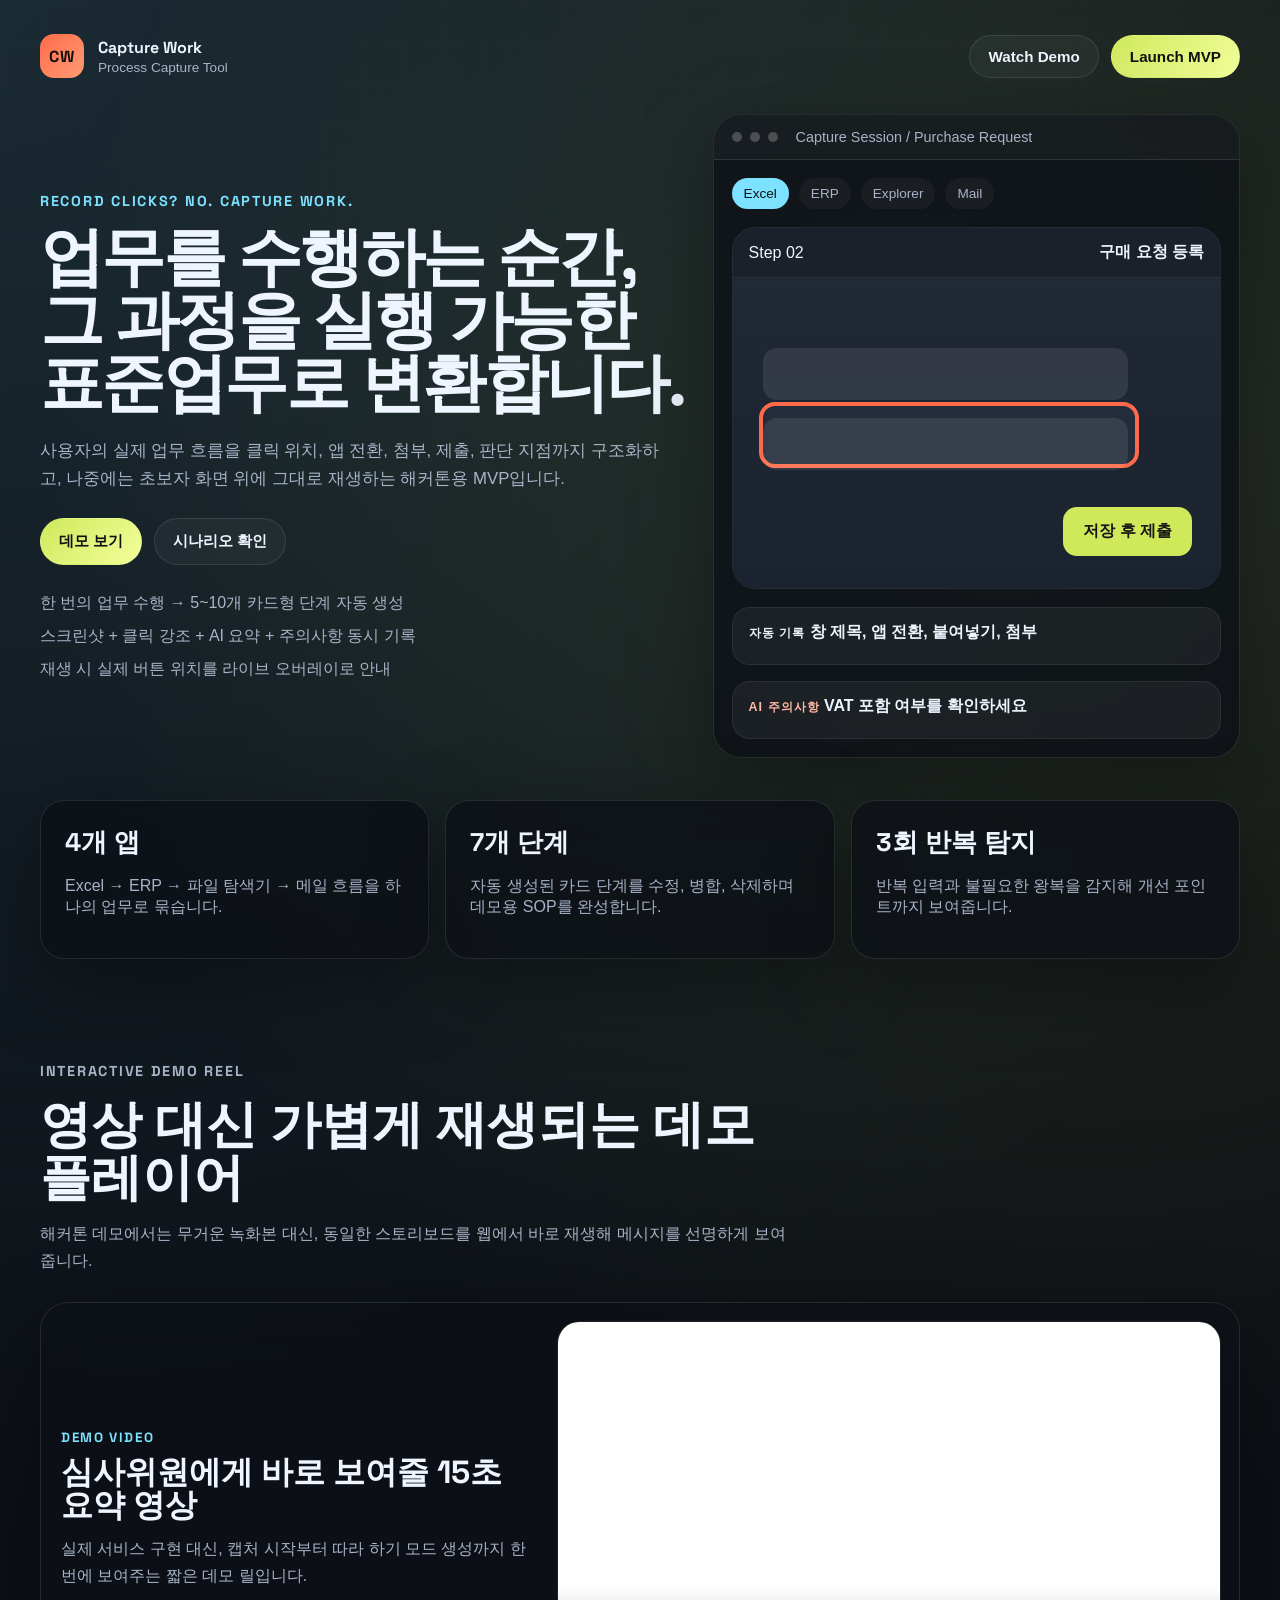
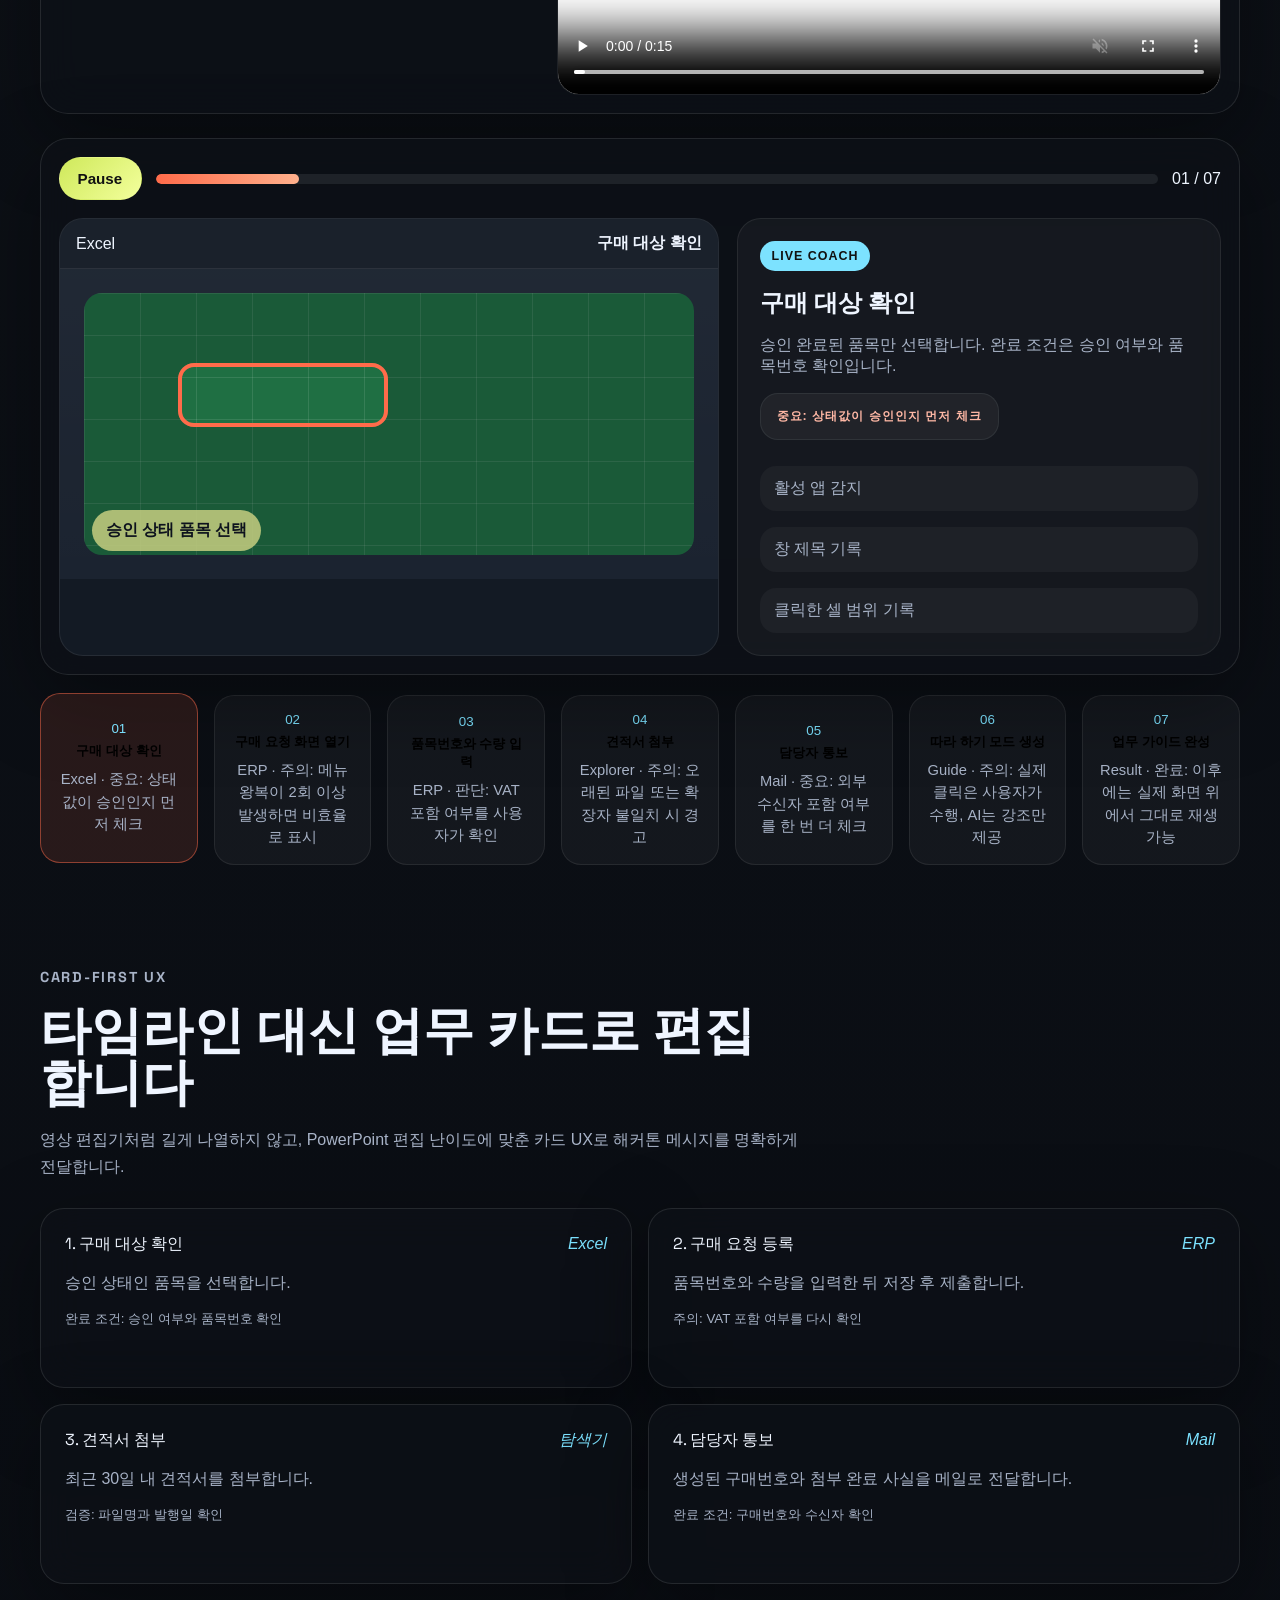
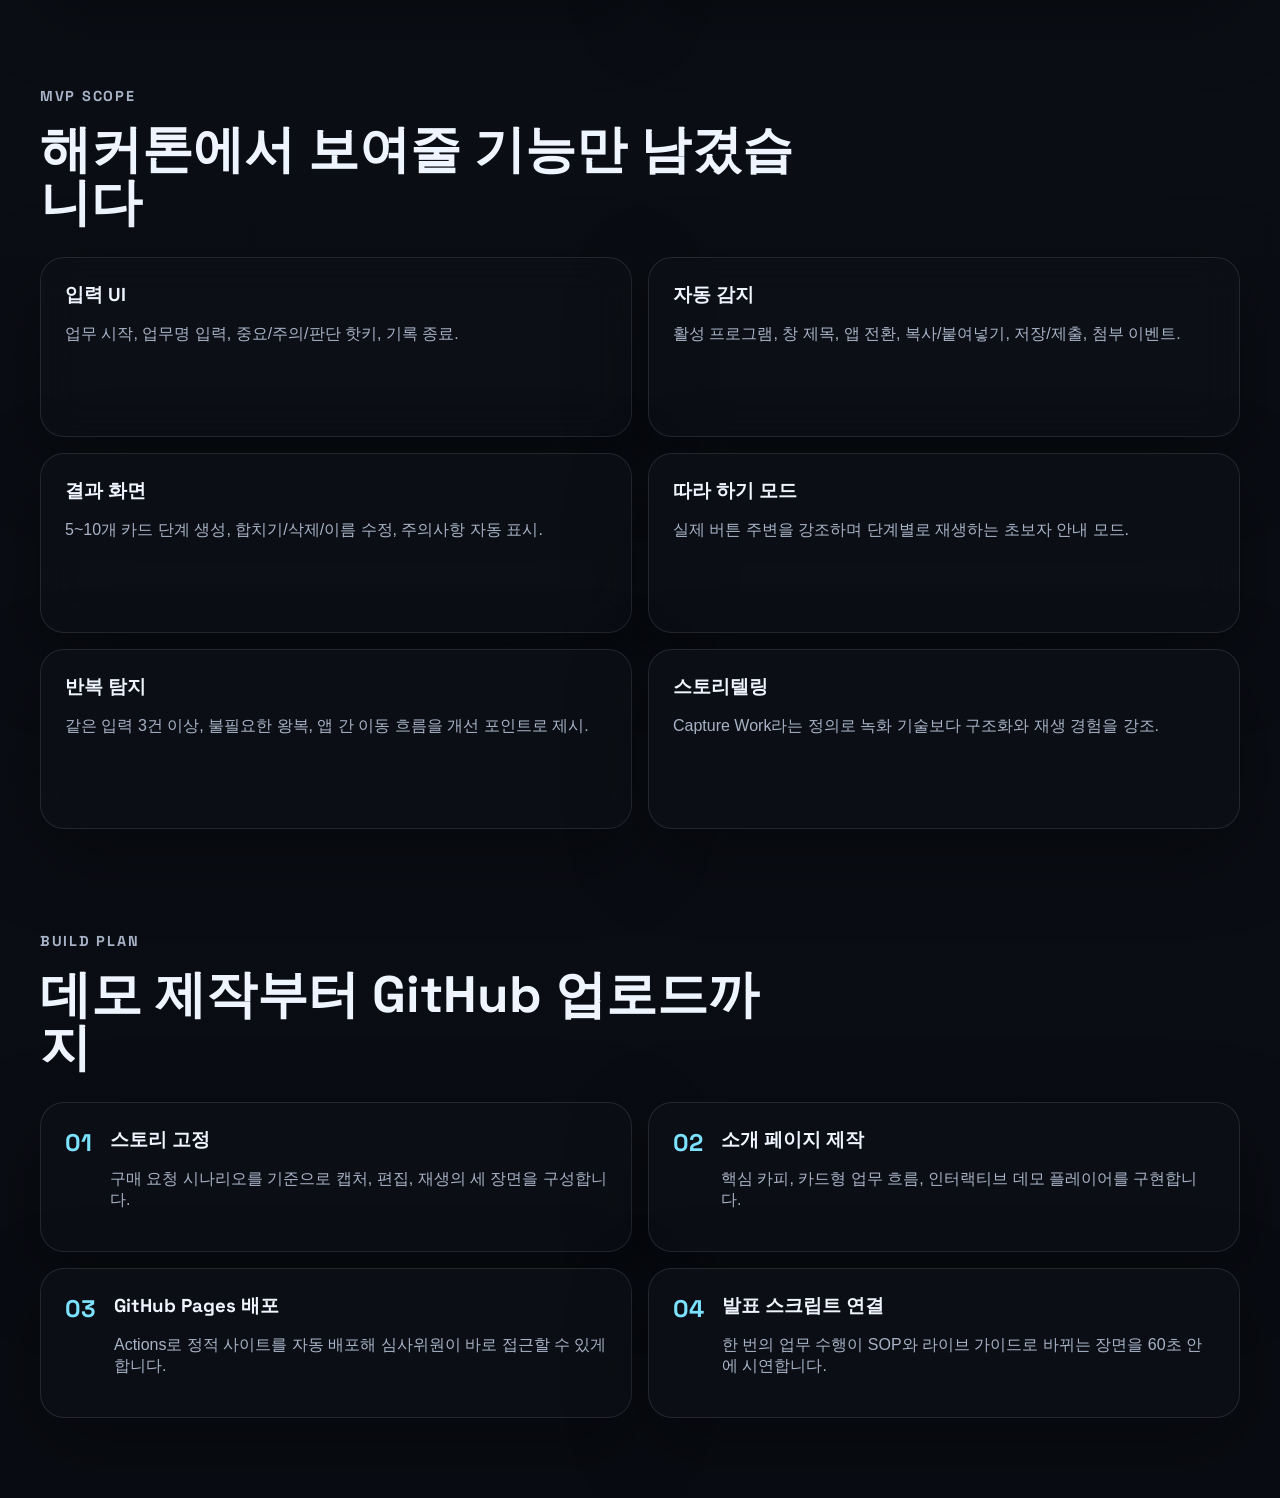
==== index.html @ b83807e0 "Initial hackathon demo site" ====
<!doctype html>
<html lang="ko">
  <head>
    <meta charset="UTF-8" />
    <meta name="viewport" content="width=device-width, initial-scale=1.0" />
    <title>Capture Work | Hackathon Demo</title>
    <meta
      name="description"
      content="한 번의 업무 수행을 실행 가능한 표준업무로 바꾸는 프로세스 캡처 도구 데모"
    />
    <link rel="icon" type="image/svg+xml" href="./assets/favicon.svg" />
    <link rel="preconnect" href="https://fonts.googleapis.com" />
    <link rel="preconnect" href="https://fonts.gstatic.com" crossorigin />
    <link
      href="https://fonts.googleapis.com/css2?family=Space+Grotesk:wght@400;500;700&family=SUIT:wght@400;500;700;800&display=swap"
      rel="stylesheet"
    />
    <link rel="stylesheet" href="./styles.css" />
  </head>
  <body>
    <div class="page-shell">
      <header class="hero">
        <nav class="topbar">
          <div class="brand">
            <span class="brand-mark">CW</span>
            <div>
              <strong>Capture Work</strong>
              <p>Process Capture Tool</p>
            </div>
          </div>
          <div class="topbar-actions">
            <a href="#demo" class="ghost-button">Watch Demo</a>
            <a href="#plan" class="primary-button">Launch MVP</a>
          </div>
        </nav>

        <section class="hero-grid">
          <div class="hero-copy">
            <p class="eyebrow">Record clicks? No. Capture work.</p>
            <h1>업무를 수행하는 순간, 그 과정을 실행 가능한 표준업무로 변환합니다.</h1>
            <p class="hero-description">
              사용자의 실제 업무 흐름을 클릭 위치, 앱 전환, 첨부, 제출, 판단 지점까지
              구조화하고, 나중에는 초보자 화면 위에 그대로 재생하는 해커톤용 MVP입니다.
            </p>
            <div class="cta-row">
              <a href="#demo" class="primary-button">데모 보기</a>
              <a href="#workflow" class="ghost-button">시나리오 확인</a>
            </div>
            <ul class="hero-points">
              <li>한 번의 업무 수행 → 5~10개 카드형 단계 자동 생성</li>
              <li>스크린샷 + 클릭 강조 + AI 요약 + 주의사항 동시 기록</li>
              <li>재생 시 실제 버튼 위치를 라이브 오버레이로 안내</li>
            </ul>
          </div>

          <div class="hero-stage">
            <div class="stage-window">
              <div class="window-bar">
                <span></span><span></span><span></span>
                <p>Capture Session / Purchase Request</p>
              </div>
              <div class="stage-canvas">
                <div class="canvas-app-list">
                  <div class="app-pill is-active">Excel</div>
                  <div class="app-pill">ERP</div>
                  <div class="app-pill">Explorer</div>
                  <div class="app-pill">Mail</div>
                </div>
                <div class="canvas-shot">
                  <div class="shot-header">
                    <span>Step 02</span>
                    <strong>구매 요청 등록</strong>
                  </div>
                  <div class="shot-surface">
                    <div class="red-focus focus-erp"></div>
                    <div class="mock-field field-a"></div>
                    <div class="mock-field field-b"></div>
                    <div class="mock-button">저장 후 제출</div>
                  </div>
                </div>
                <div class="canvas-cards">
                  <article class="mini-card">
                    <span>자동 기록</span>
                    <strong>창 제목, 앱 전환, 붙여넣기, 첨부</strong>
                  </article>
                  <article class="mini-card warning">
                    <span>AI 주의사항</span>
                    <strong>VAT 포함 여부를 확인하세요</strong>
                  </article>
                </div>
              </div>
            </div>
          </div>
        </section>
      </header>

      <main>
        <section class="metrics">
          <article>
            <strong>4개 앱</strong>
            <p>Excel → ERP → 파일 탐색기 → 메일 흐름을 하나의 업무로 묶습니다.</p>
          </article>
          <article>
            <strong>7개 단계</strong>
            <p>자동 생성된 카드 단계를 수정, 병합, 삭제하며 데모용 SOP를 완성합니다.</p>
          </article>
          <article>
            <strong>3회 반복 탐지</strong>
            <p>반복 입력과 불필요한 왕복을 감지해 개선 포인트까지 보여줍니다.</p>
          </article>
        </section>

        <section id="demo" class="demo-section">
          <div class="section-heading">
            <p class="eyebrow">Interactive Demo Reel</p>
            <h2>영상 대신 가볍게 재생되는 데모 플레이어</h2>
            <p>
              해커톤 데모에서는 무거운 녹화본 대신, 동일한 스토리보드를 웹에서 바로 재생해
              메시지를 선명하게 보여줍니다.
            </p>
          </div>

          <div class="video-frame">
            <div class="video-copy">
              <span>Demo Video</span>
              <h3>심사위원에게 바로 보여줄 15초 요약 영상</h3>
              <p>
                실제 서비스 구현 대신, 캡처 시작부터 따라 하기 모드 생성까지 한 번에 보여주는
                짧은 데모 릴입니다.
              </p>
            </div>
            <video
              class="demo-video"
              src="./assets/demo-reel.webm"
              controls
              autoplay
              muted
              loop
              playsinline
            ></video>
          </div>

          <div class="demo-player">
            <div class="player-screen">
              <div class="player-toolbar">
                <button id="play-toggle" class="play-button" type="button">Pause</button>
                <div class="timeline">
                  <div id="timeline-progress" class="timeline-progress"></div>
                </div>
                <span id="step-counter">01 / 07</span>
              </div>
              <div class="player-stage">
                <div class="desktop-frame">
                  <div class="desktop-topline">
                    <span id="shot-app">Excel</span>
                    <strong id="shot-title">구매 대상 확인</strong>
                  </div>
                  <div id="shot-scene" class="desktop-scene scene-excel">
                    <div id="focus-box" class="red-focus focus-excel"></div>
                    <div class="sheet-grid"></div>
                    <div class="scene-label">승인 상태 품목 선택</div>
                  </div>
                </div>
                <aside class="guide-panel">
                  <div class="guide-chip">Live Coach</div>
                  <h3 id="guide-title">구매 대상 확인</h3>
                  <p id="guide-body">
                    승인 완료된 품목만 선택합니다. 완료 조건은 승인 여부와 품목번호 확인입니다.
                  </p>
                  <div class="guide-warning" id="guide-warning">중요: 상태값이 승인인지 먼저 체크</div>
                  <ul id="guide-signals" class="signal-list"></ul>
                </aside>
              </div>
            </div>

            <div class="player-cards" id="player-cards"></div>
          </div>
        </section>

        <section id="workflow" class="workflow-section">
          <div class="section-heading">
            <p class="eyebrow">Card-first UX</p>
            <h2>타임라인 대신 업무 카드로 편집합니다</h2>
            <p>
              영상 편집기처럼 길게 나열하지 않고, PowerPoint 편집 난이도에 맞춘 카드 UX로
              해커톤 메시지를 명확하게 전달합니다.
            </p>
          </div>

          <div class="workflow-grid">
            <article class="workflow-card">
              <div class="card-topline">
                <span>1. 구매 대상 확인</span>
                <em>Excel</em>
              </div>
              <p>승인 상태인 품목을 선택합니다.</p>
              <small>완료 조건: 승인 여부와 품목번호 확인</small>
            </article>
            <article class="workflow-card">
              <div class="card-topline">
                <span>2. 구매 요청 등록</span>
                <em>ERP</em>
              </div>
              <p>품목번호와 수량을 입력한 뒤 저장 후 제출합니다.</p>
              <small>주의: VAT 포함 여부를 다시 확인</small>
            </article>
            <article class="workflow-card">
              <div class="card-topline">
                <span>3. 견적서 첨부</span>
                <em>탐색기</em>
              </div>
              <p>최근 30일 내 견적서를 첨부합니다.</p>
              <small>검증: 파일명과 발행일 확인</small>
            </article>
            <article class="workflow-card">
              <div class="card-topline">
                <span>4. 담당자 통보</span>
                <em>Mail</em>
              </div>
              <p>생성된 구매번호와 첨부 완료 사실을 메일로 전달합니다.</p>
              <small>완료 조건: 구매번호와 수신자 확인</small>
            </article>
          </div>
        </section>

        <section class="feature-section">
          <div class="section-heading">
            <p class="eyebrow">MVP Scope</p>
            <h2>해커톤에서 보여줄 기능만 남겼습니다</h2>
          </div>
          <div class="feature-grid">
            <article>
              <h3>입력 UI</h3>
              <p>업무 시작, 업무명 입력, 중요/주의/판단 핫키, 기록 종료.</p>
            </article>
            <article>
              <h3>자동 감지</h3>
              <p>활성 프로그램, 창 제목, 앱 전환, 복사/붙여넣기, 저장/제출, 첨부 이벤트.</p>
            </article>
            <article>
              <h3>결과 화면</h3>
              <p>5~10개 카드 단계 생성, 합치기/삭제/이름 수정, 주의사항 자동 표시.</p>
            </article>
            <article>
              <h3>따라 하기 모드</h3>
              <p>실제 버튼 주변을 강조하며 단계별로 재생하는 초보자 안내 모드.</p>
            </article>
            <article>
              <h3>반복 탐지</h3>
              <p>같은 입력 3건 이상, 불필요한 왕복, 앱 간 이동 흐름을 개선 포인트로 제시.</p>
            </article>
            <article>
              <h3>스토리텔링</h3>
              <p>Capture Work라는 정의로 녹화 기술보다 구조화와 재생 경험을 강조.</p>
            </article>
          </div>
        </section>

        <section id="plan" class="plan-section">
          <div class="section-heading">
            <p class="eyebrow">Build Plan</p>
            <h2>데모 제작부터 GitHub 업로드까지</h2>
          </div>
          <div class="plan-list">
            <article>
              <span>01</span>
              <div>
                <h3>스토리 고정</h3>
                <p>구매 요청 시나리오를 기준으로 캡처, 편집, 재생의 세 장면을 구성합니다.</p>
              </div>
            </article>
            <article>
              <span>02</span>
              <div>
                <h3>소개 페이지 제작</h3>
                <p>핵심 카피, 카드형 업무 흐름, 인터랙티브 데모 플레이어를 구현합니다.</p>
              </div>
            </article>
            <article>
              <span>03</span>
              <div>
                <h3>GitHub Pages 배포</h3>
                <p>Actions로 정적 사이트를 자동 배포해 심사위원이 바로 접근할 수 있게 합니다.</p>
              </div>
            </article>
            <article>
              <span>04</span>
              <div>
                <h3>발표 스크립트 연결</h3>
                <p>한 번의 업무 수행이 SOP와 라이브 가이드로 바뀌는 장면을 60초 안에 시연합니다.</p>
              </div>
            </article>
          </div>
        </section>
      </main>
    </div>

    <script type="module" src="./script.js"></script>
  </body>
  </html>
---- styles.css ----
:root {
  --bg: #0d1117;
  --panel: rgba(13, 17, 23, 0.8);
  --panel-strong: #131a24;
  --card: rgba(255, 255, 255, 0.06);
  --line: rgba(255, 255, 255, 0.1);
  --text: #eff5ff;
  --muted: #a8b3c7;
  --accent: #ff6b4a;
  --accent-soft: rgba(255, 107, 74, 0.14);
  --cyan: #7ce2ff;
  --lime: #cfe95b;
  --shadow: 0 24px 80px rgba(0, 0, 0, 0.35);
}

* {
  box-sizing: border-box;
}

html {
  scroll-behavior: smooth;
}

body {
  margin: 0;
  color: var(--text);
  font-family: "SUIT", sans-serif;
  background:
    radial-gradient(circle at top left, rgba(124, 226, 255, 0.12), transparent 32%),
    radial-gradient(circle at 85% 10%, rgba(207, 233, 91, 0.12), transparent 24%),
    linear-gradient(180deg, #0d1117 0%, #090c12 100%);
}

body::before {
  position: fixed;
  inset: 0;
  background-image:
    linear-gradient(rgba(255, 255, 255, 0.025) 1px, transparent 1px),
    linear-gradient(90deg, rgba(255, 255, 255, 0.025) 1px, transparent 1px);
  background-size: 40px 40px;
  content: "";
  pointer-events: none;
  mask-image: linear-gradient(180deg, rgba(0, 0, 0, 0.5), transparent);
}

.page-shell {
  width: min(1200px, calc(100% - 40px));
  margin: 0 auto;
  padding: 24px 0 80px;
}

.topbar,
.hero-grid,
.metrics,
.player-screen,
.player-cards,
.workflow-grid,
.feature-grid,
.plan-list {
  display: grid;
}

.topbar {
  grid-template-columns: 1fr auto;
  align-items: center;
  padding: 10px 0 36px;
}

.brand,
.topbar-actions,
.cta-row,
.window-bar,
.canvas-app-list,
.shot-header,
.player-toolbar,
.player-stage,
.desktop-topline,
.card-topline {
  display: flex;
  align-items: center;
}

.brand {
  gap: 14px;
}

.brand-mark {
  display: inline-grid;
  place-items: center;
  width: 44px;
  height: 44px;
  border-radius: 14px;
  background: linear-gradient(135deg, var(--accent), #ff9c74);
  color: #130f0c;
  font-family: "Space Grotesk", sans-serif;
  font-weight: 700;
  letter-spacing: 0.04em;
}

.brand p,
.hero-description,
.section-heading p,
.feature-grid p,
.plan-list p,
.workflow-card p,
.workflow-card small,
.metrics p,
.hero-points,
.guide-panel p {
  color: var(--muted);
}

.brand strong,
.section-heading h2,
.feature-grid h3,
.plan-list h3,
.workflow-card span,
.guide-panel h3 {
  font-family: "Space Grotesk", sans-serif;
}

.brand p {
  margin: 2px 0 0;
  font-size: 0.85rem;
}

.topbar-actions,
.cta-row {
  gap: 12px;
}

.primary-button,
.ghost-button,
.play-button {
  border-radius: 999px;
  padding: 12px 18px;
  border: 1px solid transparent;
  text-decoration: none;
  font-weight: 700;
  font-size: 0.95rem;
  transition: transform 180ms ease, border-color 180ms ease, background 180ms ease;
}

.primary-button,
.play-button {
  color: #111;
  background: linear-gradient(135deg, var(--lime), #f3ff9c);
}

.ghost-button {
  color: var(--text);
  background: rgba(255, 255, 255, 0.04);
  border-color: var(--line);
}

.primary-button:hover,
.ghost-button:hover,
.play-button:hover {
  transform: translateY(-1px);
}

.hero-grid {
  grid-template-columns: 1.1fr 0.9fr;
  gap: 28px;
  align-items: center;
}

.hero-copy h1 {
  margin: 0;
  font-family: "Space Grotesk", sans-serif;
  font-size: clamp(2.7rem, 5vw, 4.8rem);
  line-height: 0.98;
  letter-spacing: -0.04em;
}

.eyebrow {
  margin: 0 0 16px;
  color: var(--cyan);
  font-family: "Space Grotesk", sans-serif;
  font-size: 0.9rem;
  font-weight: 700;
  letter-spacing: 0.12em;
  text-transform: uppercase;
}

.hero-description {
  max-width: 640px;
  margin: 22px 0 24px;
  font-size: 1.05rem;
  line-height: 1.7;
}

.hero-points {
  display: grid;
  gap: 12px;
  padding: 0;
  margin: 28px 0 0;
  list-style: none;
}

.hero-stage,
.demo-player,
.workflow-card,
.feature-grid article,
.plan-list article,
.metrics article {
  position: relative;
}

.stage-window,
.player-screen,
.workflow-card,
.feature-grid article,
.plan-list article,
.metrics article {
  background: var(--panel);
  border: 1px solid var(--line);
  box-shadow: var(--shadow);
  backdrop-filter: blur(20px);
}

.stage-window {
  border-radius: 28px;
  overflow: hidden;
}

.window-bar {
  gap: 8px;
  padding: 14px 18px;
  background: rgba(255, 255, 255, 0.03);
  border-bottom: 1px solid var(--line);
}

.window-bar span {
  width: 10px;
  height: 10px;
  border-radius: 999px;
  background: rgba(255, 255, 255, 0.22);
}

.window-bar p {
  margin: 0 0 0 10px;
  color: var(--muted);
  font-size: 0.9rem;
}

.stage-canvas {
  display: grid;
  gap: 18px;
  padding: 18px;
}

.canvas-app-list {
  gap: 10px;
}

.app-pill {
  padding: 8px 12px;
  border-radius: 999px;
  color: var(--muted);
  background: rgba(255, 255, 255, 0.04);
  font-size: 0.85rem;
}

.app-pill.is-active {
  color: #111;
  background: var(--cyan);
}

.canvas-shot,
.desktop-frame {
  border-radius: 24px;
  overflow: hidden;
  background: var(--panel-strong);
  border: 1px solid rgba(255, 255, 255, 0.08);
}

.shot-header,
.desktop-topline {
  justify-content: space-between;
  padding: 14px 16px;
  background: rgba(255, 255, 255, 0.03);
  border-bottom: 1px solid rgba(255, 255, 255, 0.08);
}

.shot-surface,
.desktop-scene {
  position: relative;
  min-height: 310px;
  overflow: hidden;
  background:
    linear-gradient(180deg, rgba(255, 255, 255, 0.03), transparent),
    #202938;
}

.mock-field,
.mock-button,
.sheet-grid,
.scene-label {
  position: absolute;
}

.mock-field {
  left: 30px;
  width: 75%;
  height: 52px;
  border-radius: 14px;
  background: rgba(255, 255, 255, 0.09);
}

.field-a {
  top: 70px;
}

.field-b {
  top: 140px;
}

.mock-button {
  right: 28px;
  bottom: 32px;
  padding: 14px 20px;
  border-radius: 14px;
  color: #161616;
  font-weight: 800;
  background: var(--lime);
}

.red-focus {
  position: absolute;
  border: 4px solid var(--accent);
  border-radius: 16px;
  box-shadow: 0 0 0 999px rgba(11, 14, 19, 0.22);
}

.focus-erp {
  top: 124px;
  left: 26px;
  width: 78%;
  height: 66px;
}

.canvas-cards,
.mini-card,
.signal-list,
.player-cards,
.section-heading,
.metrics,
.feature-grid,
.plan-list,
.workflow-grid {
  gap: 16px;
}

.canvas-cards {
  display: grid;
}

.mini-card,
.guide-warning {
  padding: 14px 16px;
  border-radius: 18px;
  background: rgba(255, 255, 255, 0.05);
  border: 1px solid rgba(255, 255, 255, 0.07);
}

.mini-card span,
.guide-chip,
.guide-warning {
  display: inline-block;
  margin-bottom: 8px;
  font-size: 0.78rem;
  font-weight: 700;
  letter-spacing: 0.08em;
  text-transform: uppercase;
}

.mini-card.warning span,
.guide-warning {
  color: #ffb8a5;
}

.metrics {
  grid-template-columns: repeat(3, 1fr);
  margin: 42px 0 90px;
}

.metrics article,
.workflow-card,
.feature-grid article,
.plan-list article {
  padding: 24px;
  border-radius: 24px;
}

.metrics strong {
  display: block;
  margin-bottom: 8px;
  font-family: "Space Grotesk", sans-serif;
  font-size: 1.6rem;
}

.demo-section,
.workflow-section,
.feature-section,
.plan-section {
  margin-top: 100px;
}

.section-heading {
  display: grid;
  max-width: 760px;
  margin-bottom: 28px;
}

.section-heading h2 {
  margin: 0;
  font-size: clamp(2rem, 4vw, 3.2rem);
  line-height: 1.02;
}

.section-heading p {
  margin: 0;
  line-height: 1.7;
}

.demo-player {
  display: grid;
  gap: 20px;
}

.video-frame {
  display: grid;
  grid-template-columns: 0.42fr 0.58fr;
  gap: 18px;
  margin-bottom: 24px;
  padding: 18px;
  border-radius: 28px;
  background: var(--panel);
  border: 1px solid var(--line);
  box-shadow: var(--shadow);
  backdrop-filter: blur(20px);
}

.video-copy {
  padding: 8px 8px 8px 2px;
  align-self: center;
}

.video-copy span {
  color: var(--cyan);
  font-family: "Space Grotesk", sans-serif;
  font-size: 0.84rem;
  font-weight: 700;
  letter-spacing: 0.12em;
  text-transform: uppercase;
}

.video-copy h3 {
  margin: 10px 0 12px;
  font-family: "Space Grotesk", sans-serif;
  font-size: 2rem;
  line-height: 1.05;
}

.video-copy p {
  margin: 0;
  color: var(--muted);
  line-height: 1.7;
}

.demo-video {
  width: 100%;
  display: block;
  border-radius: 22px;
  border: 1px solid rgba(255, 255, 255, 0.08);
  background: #0b0e13;
}

.player-screen {
  padding: 18px;
  border-radius: 28px;
}

.player-toolbar {
  gap: 14px;
  margin-bottom: 18px;
}

.timeline {
  flex: 1;
  height: 10px;
  border-radius: 999px;
  background: rgba(255, 255, 255, 0.08);
  overflow: hidden;
}

.timeline-progress {
  width: 14.285%;
  height: 100%;
  border-radius: inherit;
  background: linear-gradient(90deg, var(--accent), #ffb08c);
  transition: width 300ms ease;
}

.player-stage {
  gap: 18px;
  align-items: stretch;
}

.desktop-frame {
  flex: 1.2;
}

.guide-panel {
  flex: 0.8;
  padding: 22px;
  border-radius: 24px;
  background: rgba(255, 255, 255, 0.04);
  border: 1px solid rgba(255, 255, 255, 0.08);
}

.guide-chip {
  padding: 8px 12px;
  border-radius: 999px;
  color: #111;
  background: var(--cyan);
}

.guide-panel h3 {
  margin: 8px 0 12px;
  font-size: 1.5rem;
}

.signal-list {
  display: grid;
  padding: 0;
  margin: 18px 0 0;
  list-style: none;
}

.signal-list li {
  padding: 12px 14px;
  border-radius: 16px;
  background: rgba(255, 255, 255, 0.04);
  color: var(--muted);
}

.sheet-grid {
  inset: 24px;
  border-radius: 18px;
  background-image:
    linear-gradient(rgba(255, 255, 255, 0.1) 1px, transparent 1px),
    linear-gradient(90deg, rgba(255, 255, 255, 0.1) 1px, transparent 1px);
  background-size: 56px 42px;
  background-color: #1f6f43;
}

.scene-label {
  left: 32px;
  bottom: 28px;
  padding: 10px 14px;
  border-radius: 999px;
  color: #0e1320;
  font-weight: 800;
  background: rgba(243, 255, 156, 0.88);
}

.scene-erp {
  background: linear-gradient(180deg, rgba(255, 255, 255, 0.04), transparent), #233246;
}

.scene-erp::before,
.scene-explorer::before,
.scene-mail::before,
.scene-review::before,
.scene-guide::before,
.scene-finish::before {
  position: absolute;
  inset: 26px;
  border-radius: 18px;
  content: "";
}

.scene-erp::before {
  background:
    linear-gradient(180deg, rgba(255, 255, 255, 0.08), transparent),
    repeating-linear-gradient(180deg, rgba(255, 255, 255, 0.08), rgba(255, 255, 255, 0.08) 1px, transparent 1px, transparent 56px);
}

.scene-explorer {
  background: linear-gradient(180deg, rgba(255, 255, 255, 0.04), transparent), #262734;
}

.scene-explorer::before {
  background:
    linear-gradient(90deg, rgba(255, 255, 255, 0.08) 24%, transparent 24%),
    linear-gradient(180deg, rgba(255, 255, 255, 0.03), transparent),
    #313444;
}

.scene-mail {
  background: linear-gradient(180deg, rgba(255, 255, 255, 0.04), transparent), #20303d;
}

.scene-mail::before {
  background:
    linear-gradient(180deg, rgba(255, 255, 255, 0.08) 22%, transparent 22%),
    linear-gradient(90deg, rgba(255, 255, 255, 0.05) 34%, transparent 34%),
    #2b4d63;
}

.scene-review {
  background: linear-gradient(180deg, rgba(255, 255, 255, 0.04), transparent), #362538;
}

.scene-review::before {
  background:
    linear-gradient(180deg, rgba(255, 255, 255, 0.07), transparent),
    repeating-linear-gradient(180deg, rgba(255, 255, 255, 0.08), rgba(255, 255, 255, 0.08) 1px, transparent 1px, transparent 48px);
}

.scene-guide {
  background: linear-gradient(180deg, rgba(255, 255, 255, 0.04), transparent), #1d2d32;
}

.scene-guide::before {
  background:
    radial-gradient(circle at 72% 48%, rgba(255, 107, 74, 0.3), transparent 18%),
    linear-gradient(90deg, rgba(255, 255, 255, 0.06) 38%, transparent 38%),
    #29464d;
}

.scene-finish {
  background: linear-gradient(180deg, rgba(255, 255, 255, 0.04), transparent), #203326;
}

.scene-finish::before {
  background:
    radial-gradient(circle at center, rgba(207, 233, 91, 0.22), transparent 24%),
    linear-gradient(180deg, rgba(255, 255, 255, 0.06), transparent),
    #29503a;
}

.focus-excel {
  top: 94px;
  left: 118px;
  width: 210px;
  height: 64px;
}

.focus-explorer {
  top: 82px;
  right: 42px;
  width: 188px;
  height: 150px;
}

.focus-mail {
  top: 190px;
  left: 132px;
  width: 240px;
  height: 60px;
}

.focus-review {
  top: 146px;
  left: 72px;
  width: 300px;
  height: 54px;
}

.focus-guide {
  top: 112px;
  right: 56px;
  width: 130px;
  height: 130px;
  border-radius: 999px;
}

.focus-finish {
  top: 124px;
  left: 146px;
  width: 230px;
  height: 90px;
}

.player-cards {
  grid-template-columns: repeat(7, minmax(0, 1fr));
}

.player-card {
  padding: 16px;
  border-radius: 20px;
  background: rgba(255, 255, 255, 0.04);
  border: 1px solid rgba(255, 255, 255, 0.08);
  cursor: pointer;
  transition: transform 180ms ease, border-color 180ms ease, background 180ms ease;
}

.player-card.is-active {
  transform: translateY(-2px);
  border-color: rgba(255, 107, 74, 0.48);
  background: rgba(255, 107, 74, 0.12);
}

.player-card span,
.workflow-card em,
.plan-list span {
  color: var(--cyan);
}

.player-card strong {
  display: block;
  margin: 6px 0 8px;
}

.player-card p {
  margin: 0;
  color: var(--muted);
  font-size: 0.92rem;
  line-height: 1.5;
}

.workflow-grid,
.feature-grid {
  grid-template-columns: repeat(2, minmax(0, 1fr));
}

.workflow-card,
.feature-grid article {
  min-height: 180px;
}

.card-topline {
  justify-content: space-between;
  margin-bottom: 18px;
}

.workflow-card p {
  margin: 0 0 14px;
}

.workflow-card small {
  line-height: 1.6;
}

.feature-grid article h3,
.plan-list h3 {
  margin: 0 0 10px;
}

.plan-list {
  grid-template-columns: repeat(2, minmax(0, 1fr));
}

.plan-list article {
  display: flex;
  gap: 18px;
  align-items: flex-start;
}

.plan-list span {
  font-family: "Space Grotesk", sans-serif;
  font-size: 1.5rem;
  font-weight: 700;
}

@media (max-width: 1024px) {
  .hero-grid,
  .player-stage,
  .workflow-grid,
  .feature-grid,
  .plan-list,
  .metrics,
  .player-cards,
  .video-frame {
    grid-template-columns: 1fr;
  }

  .player-stage {
    display: grid;
  }

  .topbar {
    grid-template-columns: 1fr;
    gap: 20px;
  }
}

@media (max-width: 720px) {
  .page-shell {
    width: min(100% - 24px, 1200px);
    padding-top: 12px;
  }

  .hero-copy h1 {
    font-size: 2.6rem;
  }

  .topbar-actions,
  .cta-row {
    flex-direction: column;
    align-items: stretch;
  }

  .primary-button,
  .ghost-button,
  .play-button {
    text-align: center;
  }

  .player-toolbar {
    flex-wrap: wrap;
  }

  .shot-surface,
  .desktop-scene {
    min-height: 240px;
  }
}
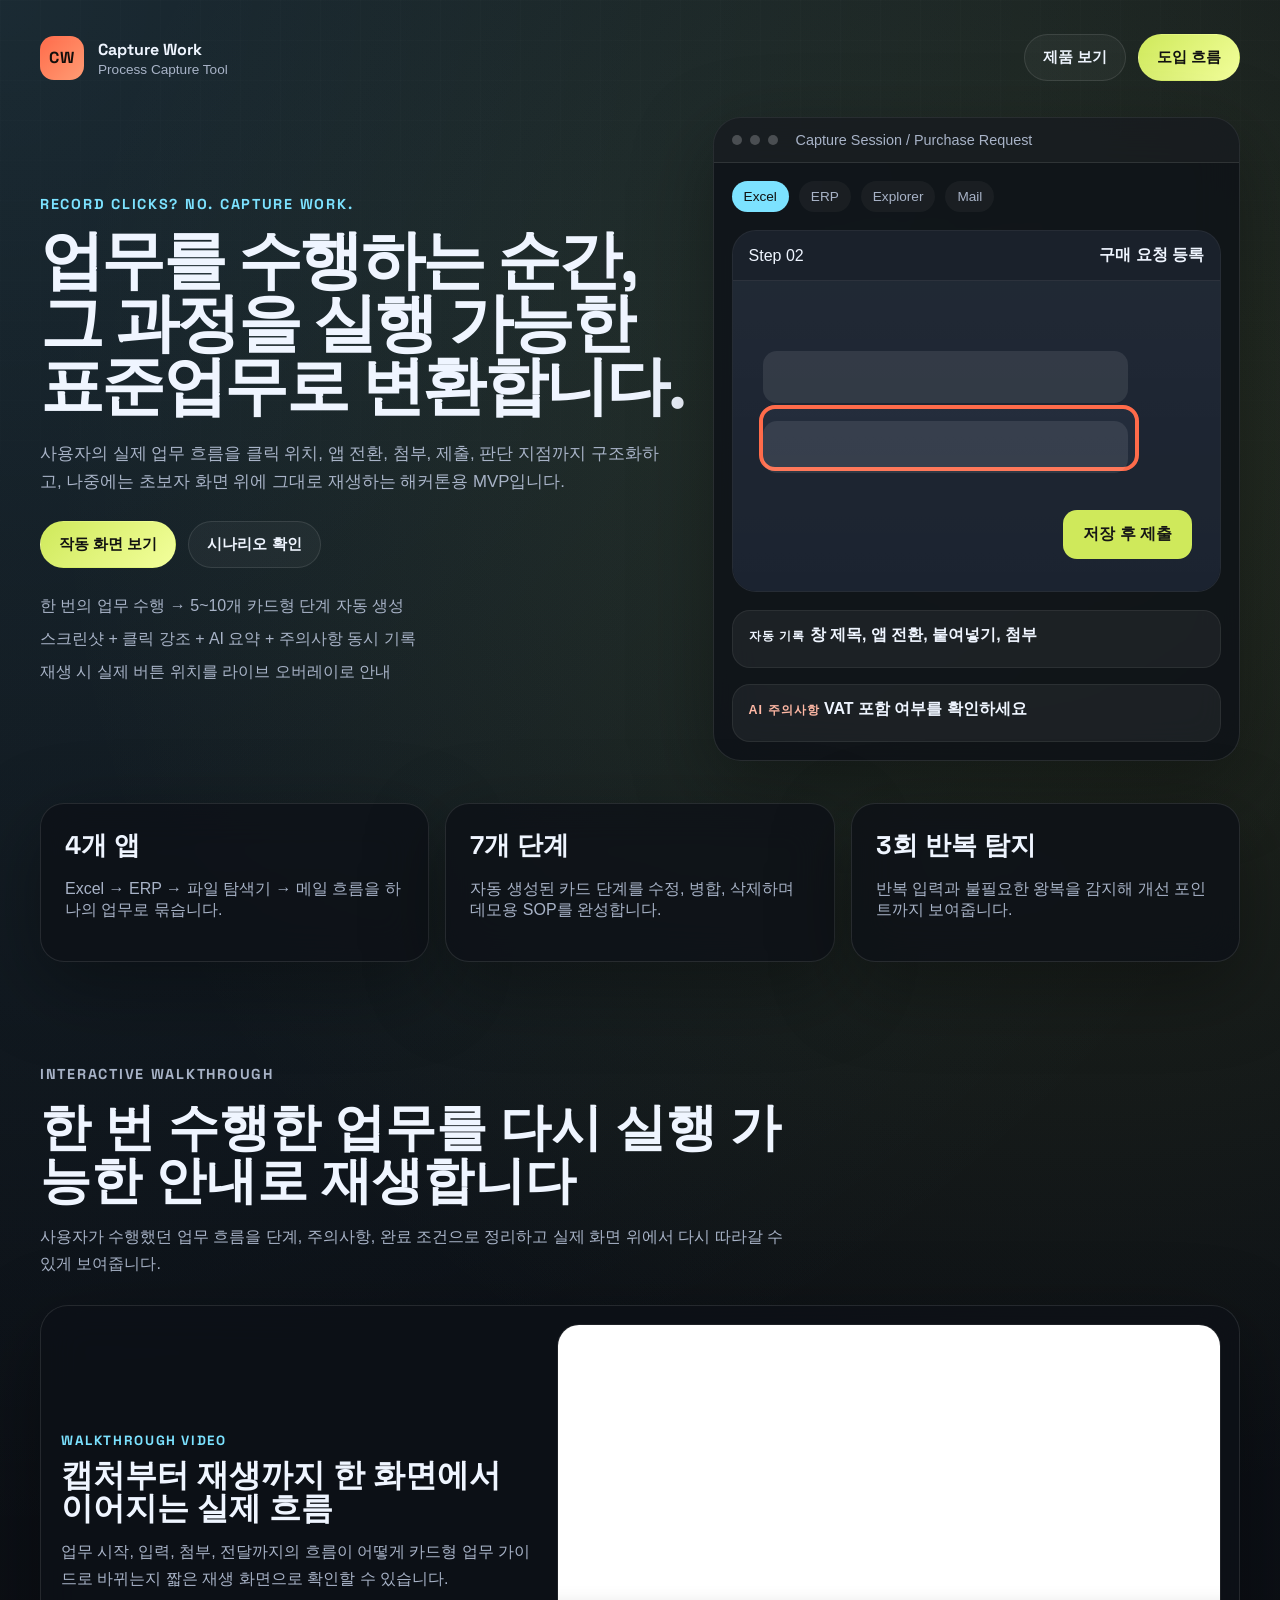
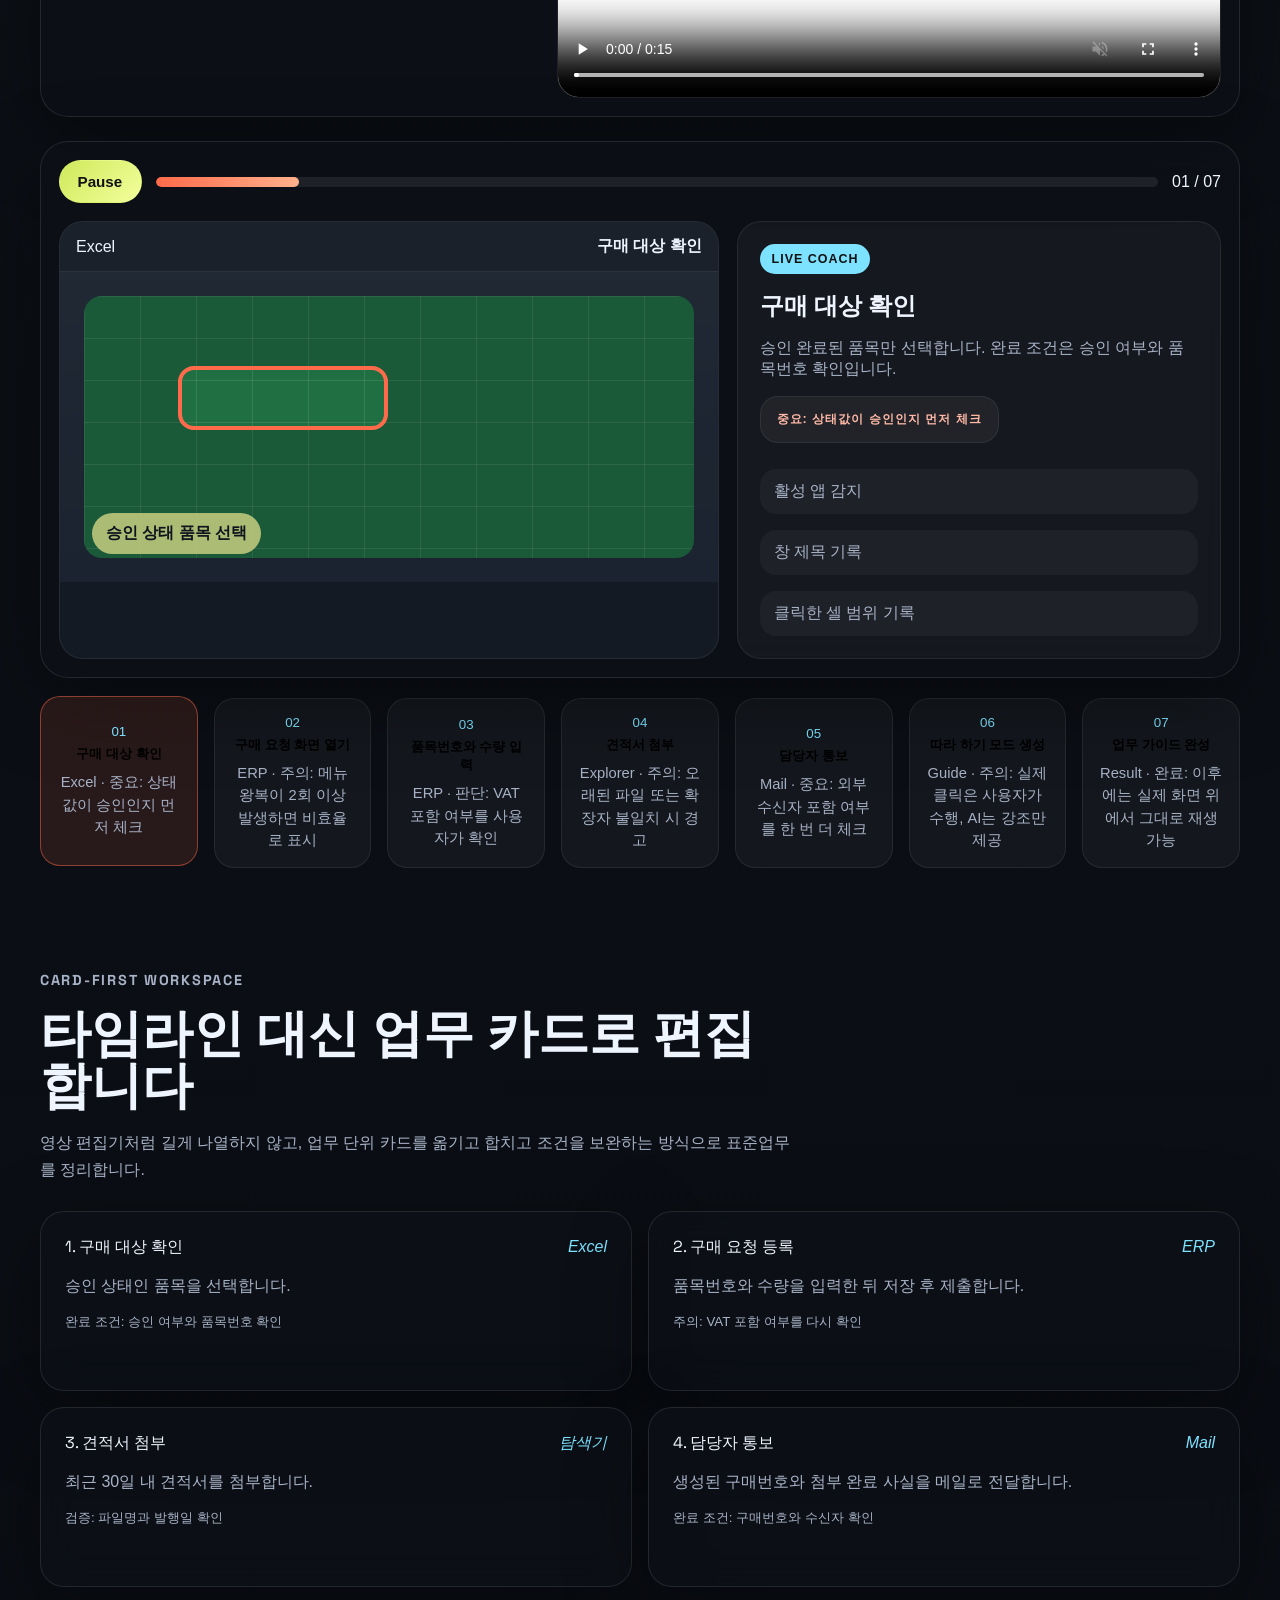
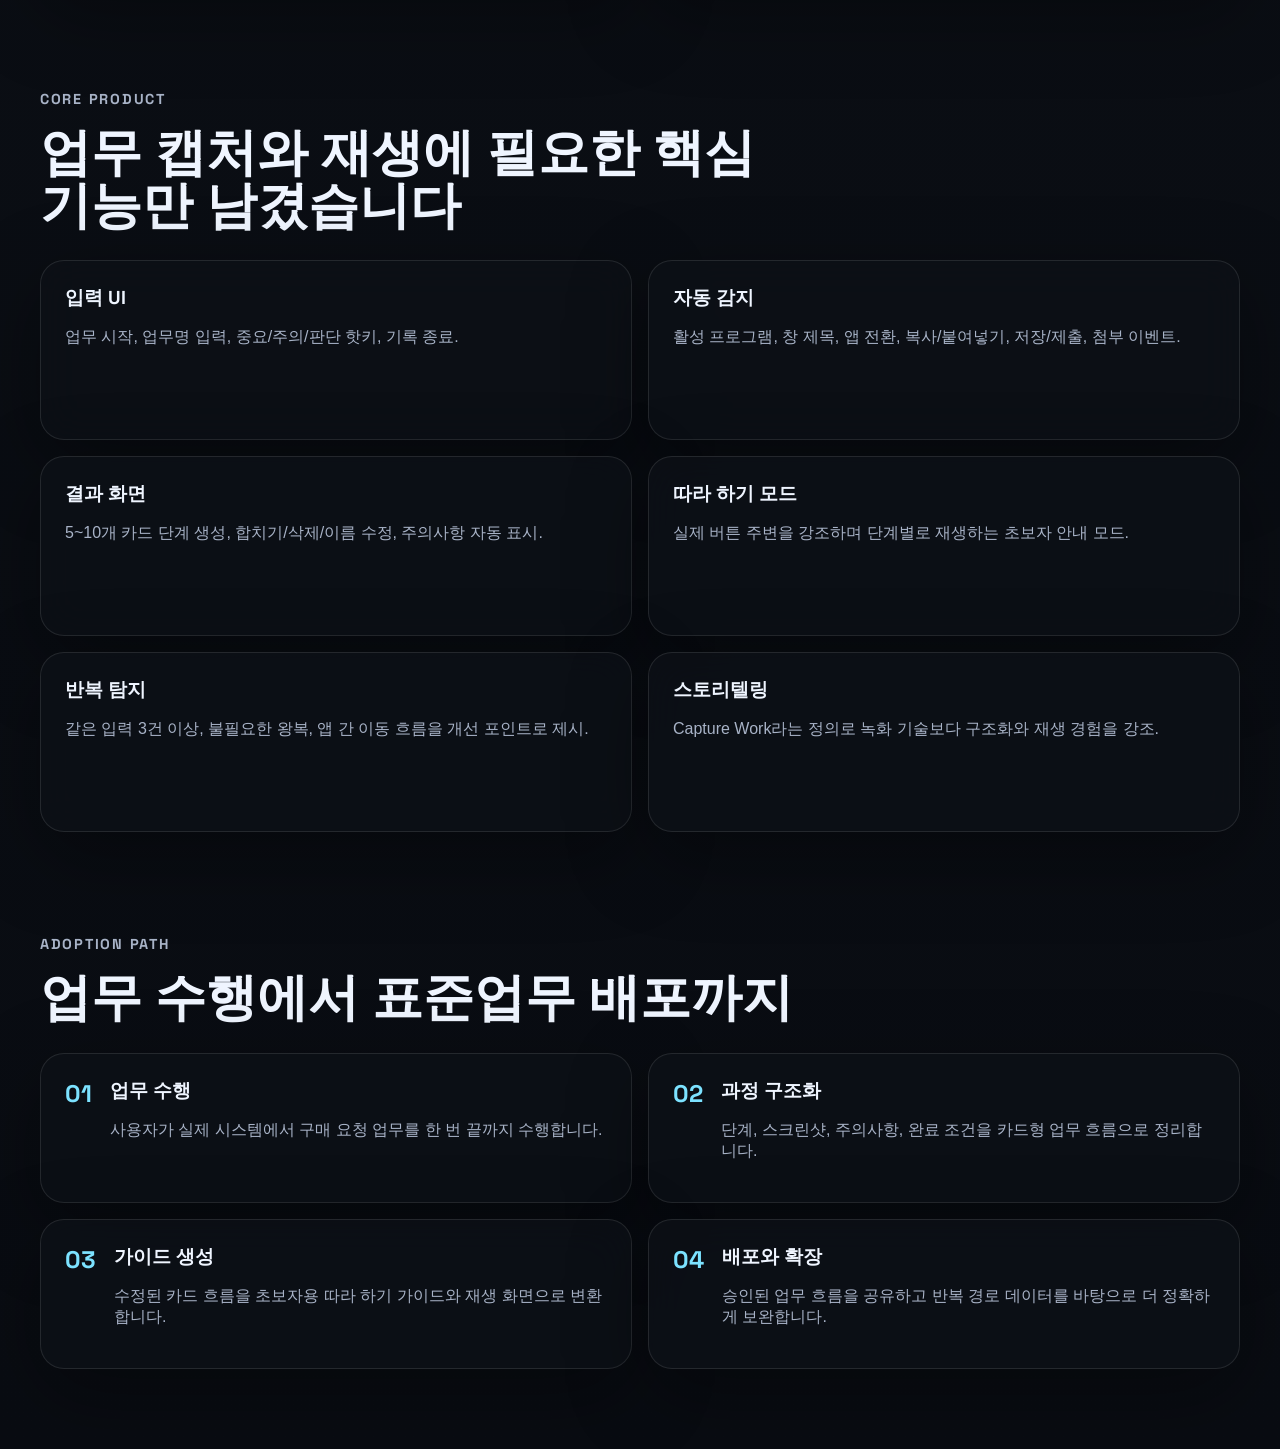
==== commit faa1f535: "Refine product messaging" ====
--- a/index.html
+++ b/index.html
@@ -29,8 +29,8 @@
             </div>
           </div>
           <div class="topbar-actions">
-            <a href="#demo" class="ghost-button">Watch Demo</a>
-            <a href="#plan" class="primary-button">Launch MVP</a>
+            <a href="#demo" class="ghost-button">제품 보기</a>
+            <a href="#plan" class="primary-button">도입 흐름</a>
           </div>
         </nav>
 
@@ -43,8 +43,8 @@
               구조화하고, 나중에는 초보자 화면 위에 그대로 재생하는 해커톤용 MVP입니다.
             </p>
             <div class="cta-row">
-              <a href="#demo" class="primary-button">데모 보기</a>
-              <a href="#workflow" class="ghost-button">시나리오 확인</a>
+            <a href="#demo" class="primary-button">작동 화면 보기</a>
+            <a href="#workflow" class="ghost-button">시나리오 확인</a>
             </div>
             <ul class="hero-points">
               <li>한 번의 업무 수행 → 5~10개 카드형 단계 자동 생성</li>
@@ -112,21 +112,21 @@
 
         <section id="demo" class="demo-section">
           <div class="section-heading">
-            <p class="eyebrow">Interactive Demo Reel</p>
-            <h2>영상 대신 가볍게 재생되는 데모 플레이어</h2>
+            <p class="eyebrow">Interactive Walkthrough</p>
+            <h2>한 번 수행한 업무를 다시 실행 가능한 안내로 재생합니다</h2>
             <p>
-              해커톤 데모에서는 무거운 녹화본 대신, 동일한 스토리보드를 웹에서 바로 재생해
-              메시지를 선명하게 보여줍니다.
+              사용자가 수행했던 업무 흐름을 단계, 주의사항, 완료 조건으로 정리하고 실제 화면
+              위에서 다시 따라갈 수 있게 보여줍니다.
             </p>
           </div>
 
           <div class="video-frame">
             <div class="video-copy">
-              <span>Demo Video</span>
-              <h3>심사위원에게 바로 보여줄 15초 요약 영상</h3>
+              <span>Walkthrough Video</span>
+              <h3>캡처부터 재생까지 한 화면에서 이어지는 실제 흐름</h3>
               <p>
-                실제 서비스 구현 대신, 캡처 시작부터 따라 하기 모드 생성까지 한 번에 보여주는
-                짧은 데모 릴입니다.
+                업무 시작, 입력, 첨부, 전달까지의 흐름이 어떻게 카드형 업무 가이드로 바뀌는지
+                짧은 재생 화면으로 확인할 수 있습니다.
               </p>
             </div>
             <video
@@ -179,11 +179,11 @@
 
         <section id="workflow" class="workflow-section">
           <div class="section-heading">
-            <p class="eyebrow">Card-first UX</p>
+            <p class="eyebrow">Card-first Workspace</p>
             <h2>타임라인 대신 업무 카드로 편집합니다</h2>
             <p>
-              영상 편집기처럼 길게 나열하지 않고, PowerPoint 편집 난이도에 맞춘 카드 UX로
-              해커톤 메시지를 명확하게 전달합니다.
+              영상 편집기처럼 길게 나열하지 않고, 업무 단위 카드를 옮기고 합치고 조건을
+              보완하는 방식으로 표준업무를 정리합니다.
             </p>
           </div>
 
@@ -225,8 +225,8 @@
 
         <section class="feature-section">
           <div class="section-heading">
-            <p class="eyebrow">MVP Scope</p>
-            <h2>해커톤에서 보여줄 기능만 남겼습니다</h2>
+            <p class="eyebrow">Core Product</p>
+            <h2>업무 캡처와 재생에 필요한 핵심 기능만 남겼습니다</h2>
           </div>
           <div class="feature-grid">
             <article>
@@ -258,36 +258,36 @@
 
         <section id="plan" class="plan-section">
           <div class="section-heading">
-            <p class="eyebrow">Build Plan</p>
-            <h2>데모 제작부터 GitHub 업로드까지</h2>
+            <p class="eyebrow">Adoption Path</p>
+            <h2>업무 수행에서 표준업무 배포까지</h2>
           </div>
           <div class="plan-list">
             <article>
               <span>01</span>
               <div>
-                <h3>스토리 고정</h3>
-                <p>구매 요청 시나리오를 기준으로 캡처, 편집, 재생의 세 장면을 구성합니다.</p>
+                <h3>업무 수행</h3>
+                <p>사용자가 실제 시스템에서 구매 요청 업무를 한 번 끝까지 수행합니다.</p>
               </div>
             </article>
             <article>
               <span>02</span>
               <div>
-                <h3>소개 페이지 제작</h3>
-                <p>핵심 카피, 카드형 업무 흐름, 인터랙티브 데모 플레이어를 구현합니다.</p>
+                <h3>과정 구조화</h3>
+                <p>단계, 스크린샷, 주의사항, 완료 조건을 카드형 업무 흐름으로 정리합니다.</p>
               </div>
             </article>
             <article>
               <span>03</span>
               <div>
-                <h3>GitHub Pages 배포</h3>
-                <p>Actions로 정적 사이트를 자동 배포해 심사위원이 바로 접근할 수 있게 합니다.</p>
+                <h3>가이드 생성</h3>
+                <p>수정된 카드 흐름을 초보자용 따라 하기 가이드와 재생 화면으로 변환합니다.</p>
               </div>
             </article>
             <article>
               <span>04</span>
               <div>
-                <h3>발표 스크립트 연결</h3>
-                <p>한 번의 업무 수행이 SOP와 라이브 가이드로 바뀌는 장면을 60초 안에 시연합니다.</p>
+                <h3>배포와 확장</h3>
+                <p>승인된 업무 흐름을 공유하고 반복 경로 데이터를 바탕으로 더 정확하게 보완합니다.</p>
               </div>
             </article>
           </div>
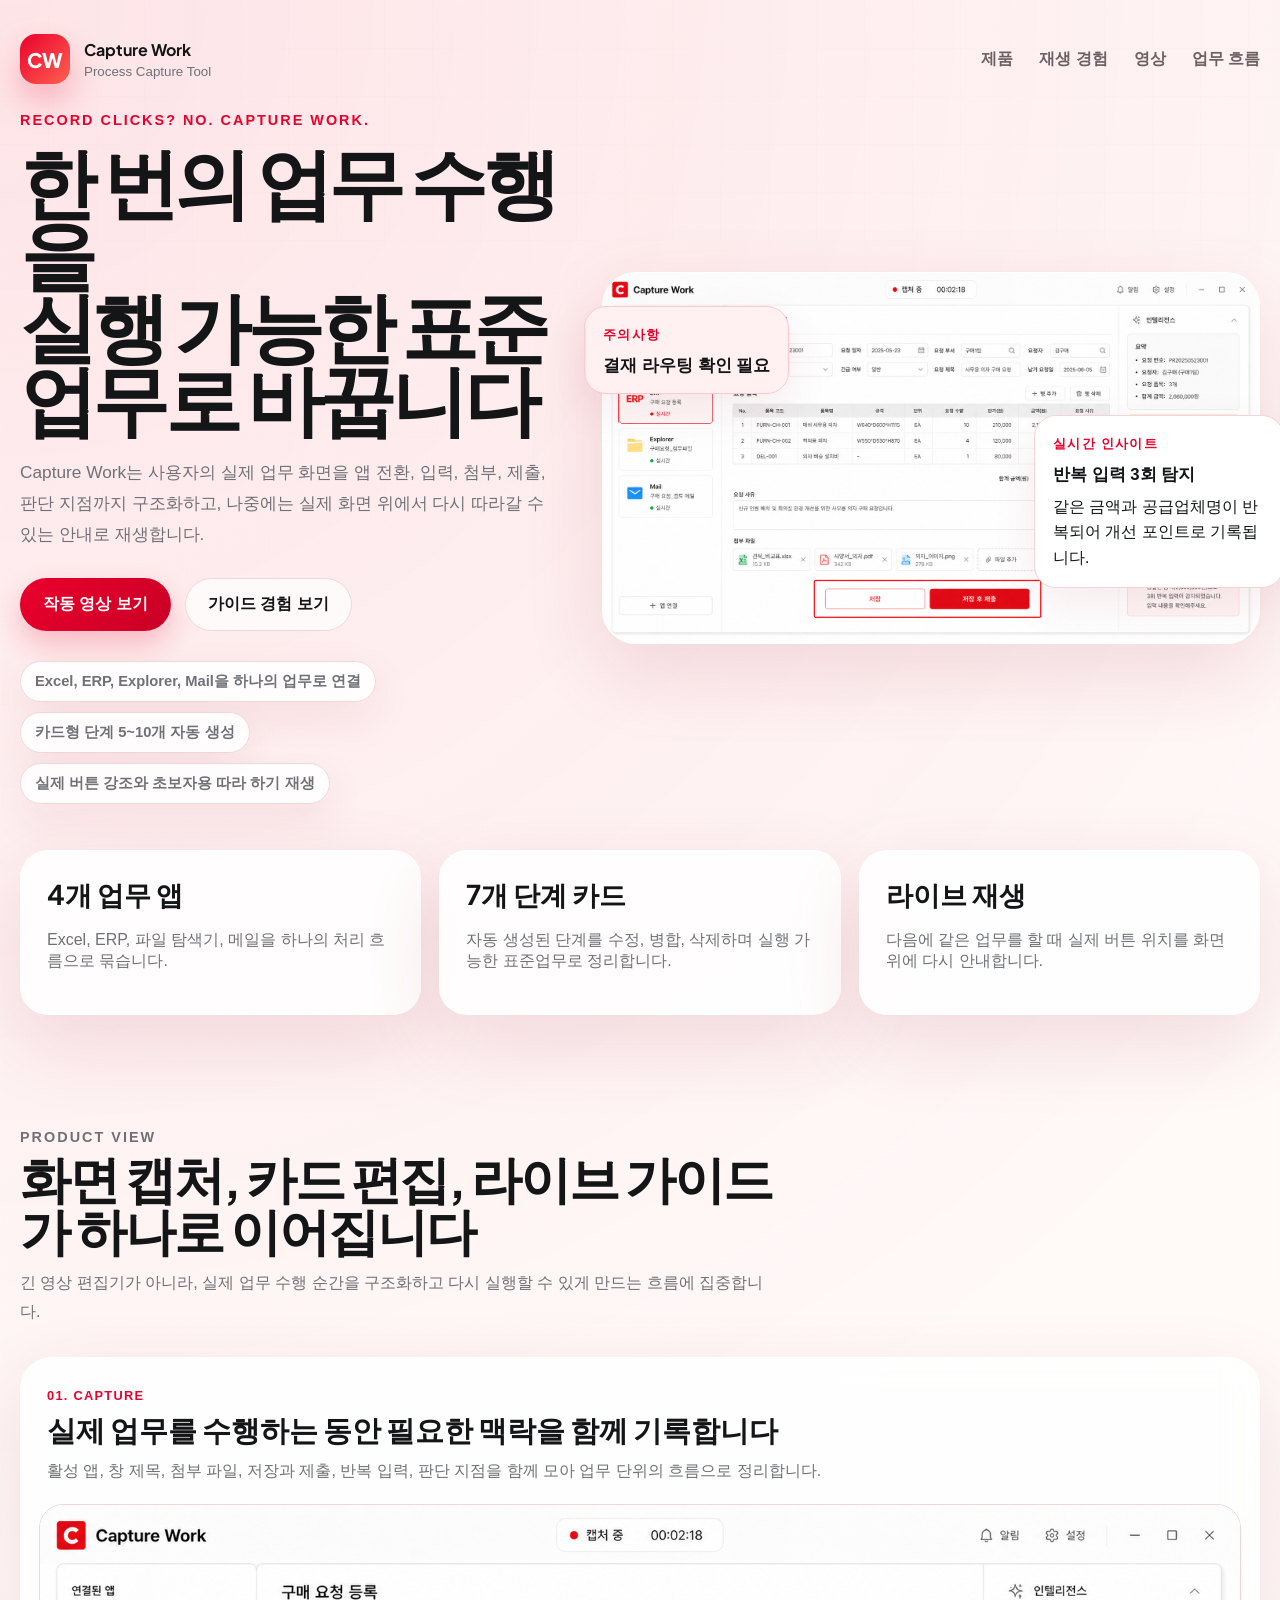
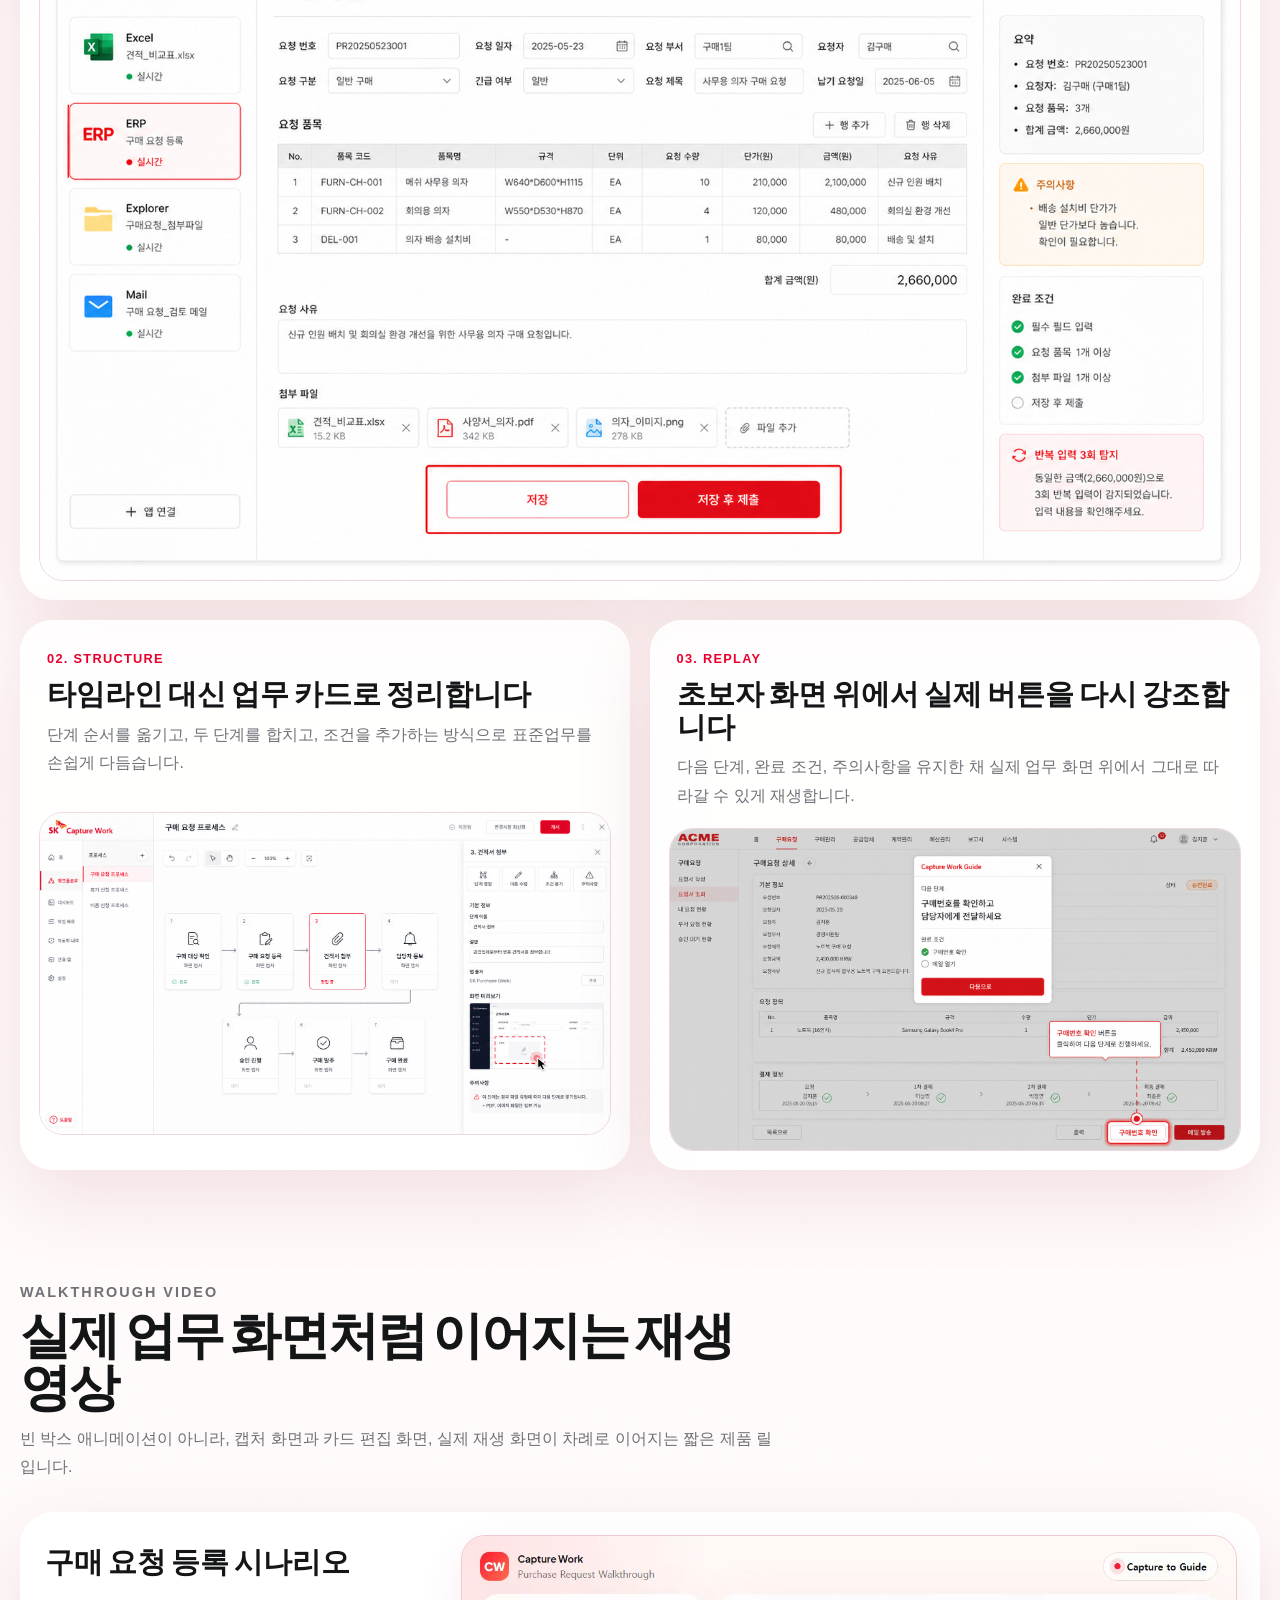
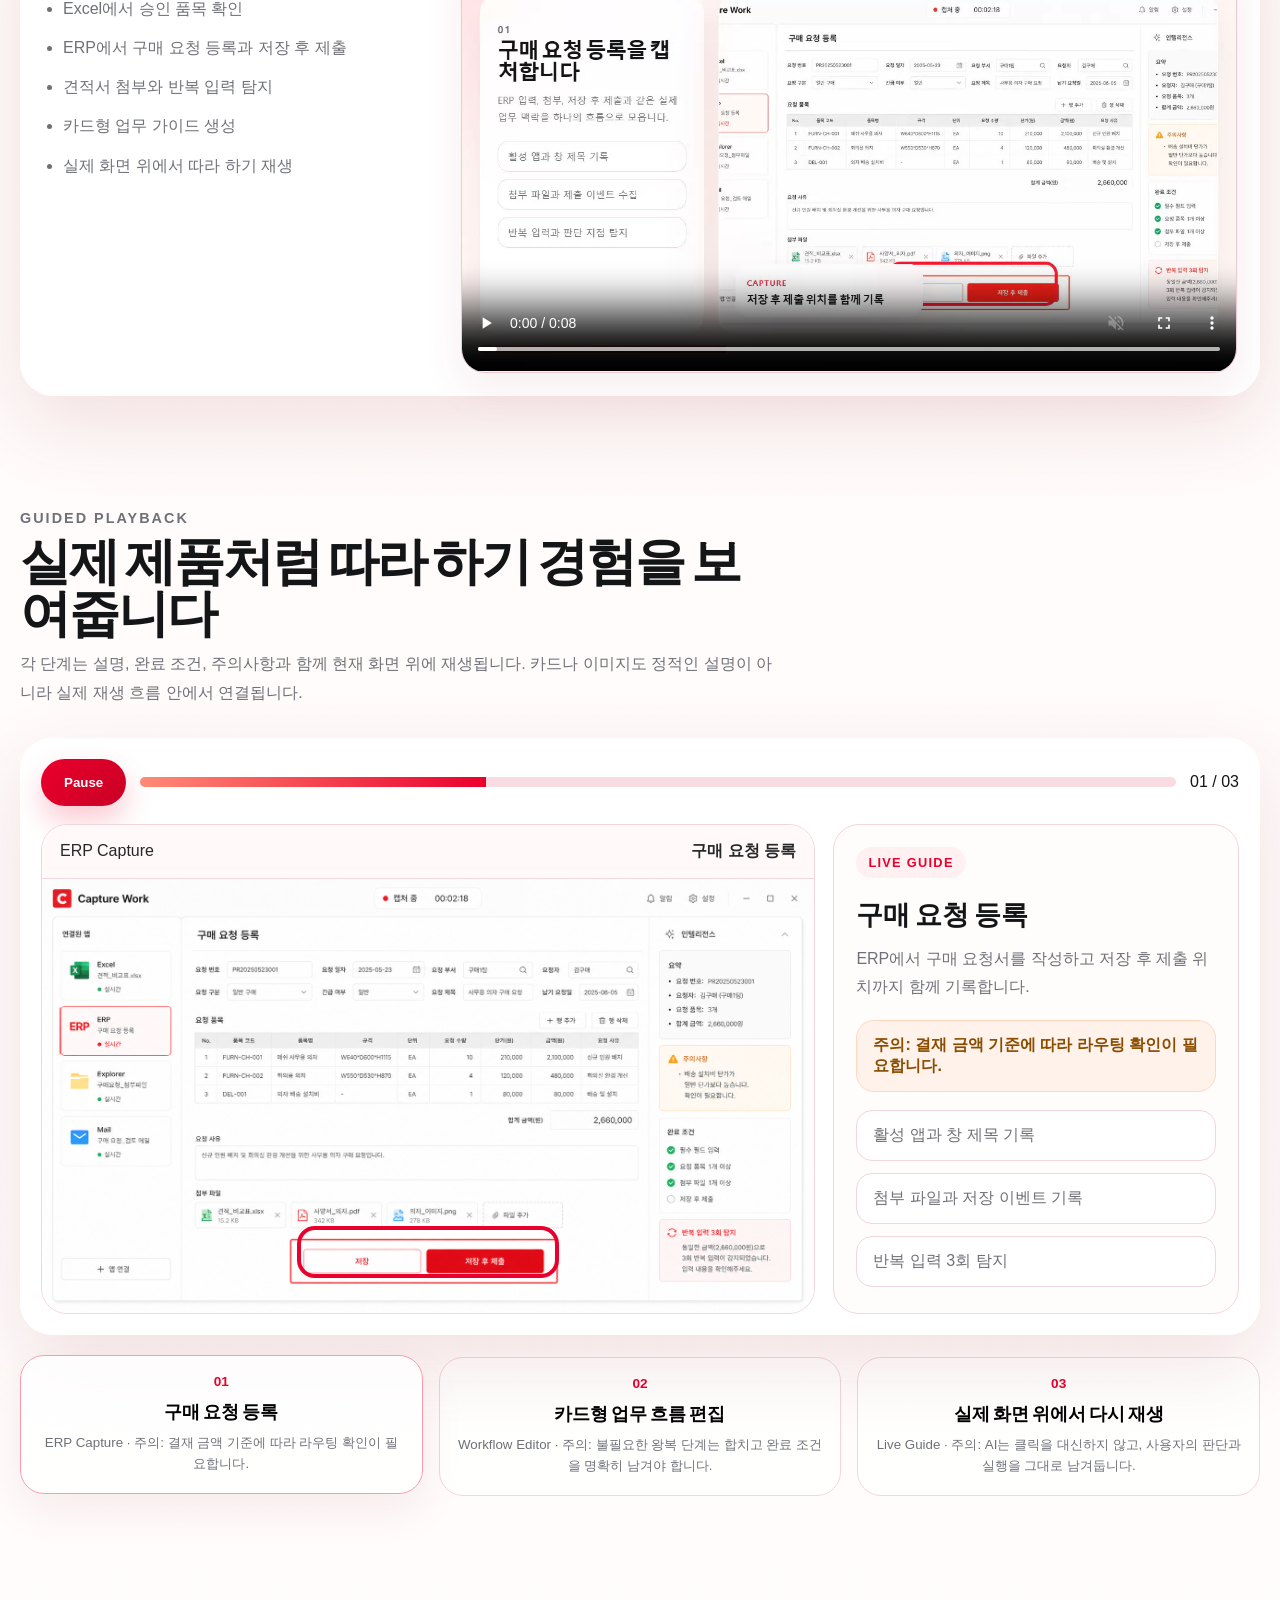
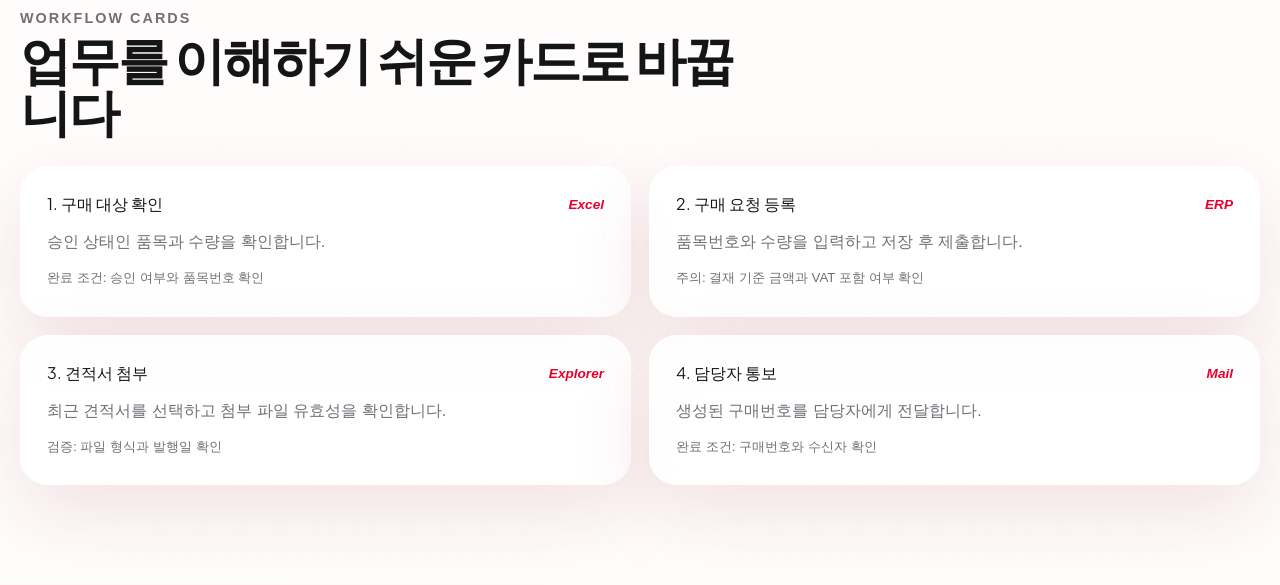
==== commit 2895b47f: "Redesign site and add product visuals" ====
--- a/index.html
+++ b/index.html
@@ -3,92 +3,75 @@
   <head>
     <meta charset="UTF-8" />
     <meta name="viewport" content="width=device-width, initial-scale=1.0" />
-    <title>Capture Work | Hackathon Demo</title>
+    <title>Capture Work | Process Capture Tool</title>
     <meta
       name="description"
-      content="한 번의 업무 수행을 실행 가능한 표준업무로 바꾸는 프로세스 캡처 도구 데모"
+      content="한 번의 업무 수행을 실행 가능한 표준업무로 변환하는 프로세스 캡처 도구"
     />
     <link rel="icon" type="image/svg+xml" href="./assets/favicon.svg" />
     <link rel="preconnect" href="https://fonts.googleapis.com" />
     <link rel="preconnect" href="https://fonts.gstatic.com" crossorigin />
     <link
-      href="https://fonts.googleapis.com/css2?family=Space+Grotesk:wght@400;500;700&family=SUIT:wght@400;500;700;800&display=swap"
+      href="https://fonts.googleapis.com/css2?family=Plus+Jakarta+Sans:wght@500;700;800&family=SUIT:wght@400;500;700;800&display=swap"
       rel="stylesheet"
     />
     <link rel="stylesheet" href="./styles.css" />
   </head>
   <body>
+    <div class="site-bg"></div>
     <div class="page-shell">
-      <header class="hero">
+      <header class="hero-shell">
         <nav class="topbar">
-          <div class="brand">
+          <a class="brand" href="#top">
             <span class="brand-mark">CW</span>
-            <div>
+            <span class="brand-text">
               <strong>Capture Work</strong>
-              <p>Process Capture Tool</p>
-            </div>
-          </div>
-          <div class="topbar-actions">
-            <a href="#demo" class="ghost-button">제품 보기</a>
-            <a href="#plan" class="primary-button">도입 흐름</a>
+              <small>Process Capture Tool</small>
+            </span>
+          </a>
+          <div class="topbar-links">
+            <a href="#product">제품</a>
+            <a href="#experience">재생 경험</a>
+            <a href="#video">영상</a>
+            <a href="#workflow">업무 흐름</a>
           </div>
         </nav>
 
-        <section class="hero-grid">
+        <section id="top" class="hero-grid">
           <div class="hero-copy">
             <p class="eyebrow">Record clicks? No. Capture work.</p>
-            <h1>업무를 수행하는 순간, 그 과정을 실행 가능한 표준업무로 변환합니다.</h1>
+            <h1>한 번의 업무 수행을<br />실행 가능한 표준업무로 바꿉니다</h1>
             <p class="hero-description">
-              사용자의 실제 업무 흐름을 클릭 위치, 앱 전환, 첨부, 제출, 판단 지점까지
-              구조화하고, 나중에는 초보자 화면 위에 그대로 재생하는 해커톤용 MVP입니다.
+              Capture Work는 사용자의 실제 업무 화면을 앱 전환, 입력, 첨부, 제출,
+              판단 지점까지 구조화하고, 나중에는 실제 화면 위에서 다시 따라갈 수 있는
+              안내로 재생합니다.
             </p>
             <div class="cta-row">
-            <a href="#demo" class="primary-button">작동 화면 보기</a>
-            <a href="#workflow" class="ghost-button">시나리오 확인</a>
-            </div>
-            <ul class="hero-points">
-              <li>한 번의 업무 수행 → 5~10개 카드형 단계 자동 생성</li>
-              <li>스크린샷 + 클릭 강조 + AI 요약 + 주의사항 동시 기록</li>
-              <li>재생 시 실제 버튼 위치를 라이브 오버레이로 안내</li>
-            </ul>
-          </div>
-
-          <div class="hero-stage">
-            <div class="stage-window">
-              <div class="window-bar">
-                <span></span><span></span><span></span>
-                <p>Capture Session / Purchase Request</p>
-              </div>
-              <div class="stage-canvas">
-                <div class="canvas-app-list">
-                  <div class="app-pill is-active">Excel</div>
-                  <div class="app-pill">ERP</div>
-                  <div class="app-pill">Explorer</div>
-                  <div class="app-pill">Mail</div>
-                </div>
-                <div class="canvas-shot">
-                  <div class="shot-header">
-                    <span>Step 02</span>
-                    <strong>구매 요청 등록</strong>
-                  </div>
-                  <div class="shot-surface">
-                    <div class="red-focus focus-erp"></div>
-                    <div class="mock-field field-a"></div>
-                    <div class="mock-field field-b"></div>
-                    <div class="mock-button">저장 후 제출</div>
-                  </div>
-                </div>
-                <div class="canvas-cards">
-                  <article class="mini-card">
-                    <span>자동 기록</span>
-                    <strong>창 제목, 앱 전환, 붙여넣기, 첨부</strong>
-                  </article>
-                  <article class="mini-card warning">
-                    <span>AI 주의사항</span>
-                    <strong>VAT 포함 여부를 확인하세요</strong>
-                  </article>
-                </div>
-              </div>
+              <a href="#video" class="primary-button">작동 영상 보기</a>
+              <a href="#experience" class="ghost-button">가이드 경험 보기</a>
+            </div>
+            <div class="hero-notes">
+              <span>Excel, ERP, Explorer, Mail을 하나의 업무로 연결</span>
+              <span>카드형 단계 5~10개 자동 생성</span>
+              <span>실제 버튼 강조와 초보자용 따라 하기 재생</span>
+            </div>
+          </div>
+
+          <div class="hero-visual">
+            <div class="hero-frame">
+              <img
+                src="./assets/capture-hero.png"
+                alt="Capture Work 구매 요청 등록 화면"
+              />
+            </div>
+            <div class="hero-float summary-card">
+              <span>실시간 인사이트</span>
+              <strong>반복 입력 3회 탐지</strong>
+              <p>같은 금액과 공급업체명이 반복되어 개선 포인트로 기록됩니다.</p>
+            </div>
+            <div class="hero-float warning-card">
+              <span>주의사항</span>
+              <strong>결재 라우팅 확인 필요</strong>
             </div>
           </div>
         </section>
@@ -97,37 +80,88 @@
       <main>
         <section class="metrics">
           <article>
-            <strong>4개 앱</strong>
-            <p>Excel → ERP → 파일 탐색기 → 메일 흐름을 하나의 업무로 묶습니다.</p>
+            <strong>4개 업무 앱</strong>
+            <p>Excel, ERP, 파일 탐색기, 메일을 하나의 처리 흐름으로 묶습니다.</p>
           </article>
           <article>
-            <strong>7개 단계</strong>
-            <p>자동 생성된 카드 단계를 수정, 병합, 삭제하며 데모용 SOP를 완성합니다.</p>
+            <strong>7개 단계 카드</strong>
+            <p>자동 생성된 단계를 수정, 병합, 삭제하며 실행 가능한 표준업무로 정리합니다.</p>
           </article>
           <article>
-            <strong>3회 반복 탐지</strong>
-            <p>반복 입력과 불필요한 왕복을 감지해 개선 포인트까지 보여줍니다.</p>
+            <strong>라이브 재생</strong>
+            <p>다음에 같은 업무를 할 때 실제 버튼 위치를 화면 위에 다시 안내합니다.</p>
           </article>
         </section>
 
-        <section id="demo" class="demo-section">
-          <div class="section-heading">
-            <p class="eyebrow">Interactive Walkthrough</p>
-            <h2>한 번 수행한 업무를 다시 실행 가능한 안내로 재생합니다</h2>
+        <section id="product" class="story-section">
+          <div class="section-heading">
+            <p class="eyebrow">Product View</p>
+            <h2>화면 캡처, 카드 편집, 라이브 가이드가 하나로 이어집니다</h2>
             <p>
-              사용자가 수행했던 업무 흐름을 단계, 주의사항, 완료 조건으로 정리하고 실제 화면
-              위에서 다시 따라갈 수 있게 보여줍니다.
-            </p>
-          </div>
-
-          <div class="video-frame">
+              긴 영상 편집기가 아니라, 실제 업무 수행 순간을 구조화하고 다시 실행할 수
+              있게 만드는 흐름에 집중합니다.
+            </p>
+          </div>
+
+          <div class="showcase-grid">
+            <article class="showcase-card wide">
+              <div class="showcase-copy">
+                <span>01. Capture</span>
+                <h3>실제 업무를 수행하는 동안 필요한 맥락을 함께 기록합니다</h3>
+                <p>
+                  활성 앱, 창 제목, 첨부 파일, 저장과 제출, 반복 입력, 판단 지점을 함께
+                  모아 업무 단위의 흐름으로 정리합니다.
+                </p>
+              </div>
+              <img src="./assets/capture-hero.png" alt="업무 캡처 화면" />
+            </article>
+
+            <article class="showcase-card">
+              <div class="showcase-copy">
+                <span>02. Structure</span>
+                <h3>타임라인 대신 업무 카드로 정리합니다</h3>
+                <p>
+                  단계 순서를 옮기고, 두 단계를 합치고, 조건을 추가하는 방식으로 표준업무를
+                  손쉽게 다듬습니다.
+                </p>
+              </div>
+              <img src="./assets/workflow-editor.png" alt="업무 카드 편집 화면" />
+            </article>
+
+            <article class="showcase-card">
+              <div class="showcase-copy">
+                <span>03. Replay</span>
+                <h3>초보자 화면 위에서 실제 버튼을 다시 강조합니다</h3>
+                <p>
+                  다음 단계, 완료 조건, 주의사항을 유지한 채 실제 업무 화면 위에서 그대로
+                  따라갈 수 있게 재생합니다.
+                </p>
+              </div>
+              <img src="./assets/live-guide.png" alt="라이브 따라 하기 가이드 화면" />
+            </article>
+          </div>
+        </section>
+
+        <section id="video" class="video-section">
+          <div class="section-heading">
+            <p class="eyebrow">Walkthrough Video</p>
+            <h2>실제 업무 화면처럼 이어지는 재생 영상</h2>
+            <p>
+              빈 박스 애니메이션이 아니라, 캡처 화면과 카드 편집 화면, 실제 재생 화면이
+              차례로 이어지는 짧은 제품 릴입니다.
+            </p>
+          </div>
+
+          <div class="video-panel">
             <div class="video-copy">
-              <span>Walkthrough Video</span>
-              <h3>캡처부터 재생까지 한 화면에서 이어지는 실제 흐름</h3>
-              <p>
-                업무 시작, 입력, 첨부, 전달까지의 흐름이 어떻게 카드형 업무 가이드로 바뀌는지
-                짧은 재생 화면으로 확인할 수 있습니다.
-              </p>
+              <strong>구매 요청 등록 시나리오</strong>
+              <ul>
+                <li>Excel에서 승인 품목 확인</li>
+                <li>ERP에서 구매 요청 등록과 저장 후 제출</li>
+                <li>견적서 첨부와 반복 입력 탐지</li>
+                <li>카드형 업무 가이드 생성</li>
+                <li>실제 화면 위에서 따라 하기 재생</li>
+              </ul>
             </div>
             <video
               class="demo-video"
@@ -137,37 +171,50 @@
               muted
               loop
               playsinline
+              poster="./assets/capture-hero.png"
             ></video>
           </div>
-
-          <div class="demo-player">
-            <div class="player-screen">
+        </section>
+
+        <section id="experience" class="experience-section">
+          <div class="section-heading">
+            <p class="eyebrow">Guided Playback</p>
+            <h2>실제 제품처럼 따라 하기 경험을 보여줍니다</h2>
+            <p>
+              각 단계는 설명, 완료 조건, 주의사항과 함께 현재 화면 위에 재생됩니다. 카드나
+              이미지도 정적인 설명이 아니라 실제 재생 흐름 안에서 연결됩니다.
+            </p>
+          </div>
+
+          <div class="experience-panel">
+            <div class="player-shell">
               <div class="player-toolbar">
                 <button id="play-toggle" class="play-button" type="button">Pause</button>
                 <div class="timeline">
                   <div id="timeline-progress" class="timeline-progress"></div>
                 </div>
-                <span id="step-counter">01 / 07</span>
-              </div>
-              <div class="player-stage">
-                <div class="desktop-frame">
-                  <div class="desktop-topline">
-                    <span id="shot-app">Excel</span>
-                    <strong id="shot-title">구매 대상 확인</strong>
+                <span id="step-counter">01 / 03</span>
+              </div>
+              <div class="player-layout">
+                <div class="player-stage">
+                  <div class="stage-header">
+                    <span id="shot-app">ERP Capture</span>
+                    <strong id="shot-title">구매 요청 등록</strong>
                   </div>
-                  <div id="shot-scene" class="desktop-scene scene-excel">
-                    <div id="focus-box" class="red-focus focus-excel"></div>
-                    <div class="sheet-grid"></div>
-                    <div class="scene-label">승인 상태 품목 선택</div>
+                  <div class="stage-image-wrap">
+                    <img id="stage-image" src="./assets/capture-hero.png" alt="현재 단계 화면" />
+                    <div id="focus-box" class="focus-box focus-capture"></div>
                   </div>
                 </div>
                 <aside class="guide-panel">
-                  <div class="guide-chip">Live Coach</div>
-                  <h3 id="guide-title">구매 대상 확인</h3>
+                  <div class="guide-badge">Live Guide</div>
+                  <h3 id="guide-title">구매 요청 등록</h3>
                   <p id="guide-body">
-                    승인 완료된 품목만 선택합니다. 완료 조건은 승인 여부와 품목번호 확인입니다.
+                    ERP에서 구매 요청서를 작성하고 저장 후 제출 위치까지 함께 기록합니다.
                   </p>
-                  <div class="guide-warning" id="guide-warning">중요: 상태값이 승인인지 먼저 체크</div>
+                  <div id="guide-warning" class="guide-warning">
+                    주의: 결재 금액 기준에 따라 라우팅 확인이 필요합니다.
+                  </div>
                   <ul id="guide-signals" class="signal-list"></ul>
                 </aside>
               </div>
@@ -179,12 +226,8 @@
 
         <section id="workflow" class="workflow-section">
           <div class="section-heading">
-            <p class="eyebrow">Card-first Workspace</p>
-            <h2>타임라인 대신 업무 카드로 편집합니다</h2>
-            <p>
-              영상 편집기처럼 길게 나열하지 않고, 업무 단위 카드를 옮기고 합치고 조건을
-              보완하는 방식으로 표준업무를 정리합니다.
-            </p>
+            <p class="eyebrow">Workflow Cards</p>
+            <h2>업무를 이해하기 쉬운 카드로 바꿉니다</h2>
           </div>
 
           <div class="workflow-grid">
@@ -193,7 +236,7 @@
                 <span>1. 구매 대상 확인</span>
                 <em>Excel</em>
               </div>
-              <p>승인 상태인 품목을 선택합니다.</p>
+              <p>승인 상태인 품목과 수량을 확인합니다.</p>
               <small>완료 조건: 승인 여부와 품목번호 확인</small>
             </article>
             <article class="workflow-card">
@@ -201,94 +244,24 @@
                 <span>2. 구매 요청 등록</span>
                 <em>ERP</em>
               </div>
-              <p>품목번호와 수량을 입력한 뒤 저장 후 제출합니다.</p>
-              <small>주의: VAT 포함 여부를 다시 확인</small>
+              <p>품목번호와 수량을 입력하고 저장 후 제출합니다.</p>
+              <small>주의: 결재 기준 금액과 VAT 포함 여부 확인</small>
             </article>
             <article class="workflow-card">
               <div class="card-topline">
                 <span>3. 견적서 첨부</span>
-                <em>탐색기</em>
-              </div>
-              <p>최근 30일 내 견적서를 첨부합니다.</p>
-              <small>검증: 파일명과 발행일 확인</small>
+                <em>Explorer</em>
+              </div>
+              <p>최근 견적서를 선택하고 첨부 파일 유효성을 확인합니다.</p>
+              <small>검증: 파일 형식과 발행일 확인</small>
             </article>
             <article class="workflow-card">
               <div class="card-topline">
                 <span>4. 담당자 통보</span>
                 <em>Mail</em>
               </div>
-              <p>생성된 구매번호와 첨부 완료 사실을 메일로 전달합니다.</p>
+              <p>생성된 구매번호를 담당자에게 전달합니다.</p>
               <small>완료 조건: 구매번호와 수신자 확인</small>
-            </article>
-          </div>
-        </section>
-
-        <section class="feature-section">
-          <div class="section-heading">
-            <p class="eyebrow">Core Product</p>
-            <h2>업무 캡처와 재생에 필요한 핵심 기능만 남겼습니다</h2>
-          </div>
-          <div class="feature-grid">
-            <article>
-              <h3>입력 UI</h3>
-              <p>업무 시작, 업무명 입력, 중요/주의/판단 핫키, 기록 종료.</p>
-            </article>
-            <article>
-              <h3>자동 감지</h3>
-              <p>활성 프로그램, 창 제목, 앱 전환, 복사/붙여넣기, 저장/제출, 첨부 이벤트.</p>
-            </article>
-            <article>
-              <h3>결과 화면</h3>
-              <p>5~10개 카드 단계 생성, 합치기/삭제/이름 수정, 주의사항 자동 표시.</p>
-            </article>
-            <article>
-              <h3>따라 하기 모드</h3>
-              <p>실제 버튼 주변을 강조하며 단계별로 재생하는 초보자 안내 모드.</p>
-            </article>
-            <article>
-              <h3>반복 탐지</h3>
-              <p>같은 입력 3건 이상, 불필요한 왕복, 앱 간 이동 흐름을 개선 포인트로 제시.</p>
-            </article>
-            <article>
-              <h3>스토리텔링</h3>
-              <p>Capture Work라는 정의로 녹화 기술보다 구조화와 재생 경험을 강조.</p>
-            </article>
-          </div>
-        </section>
-
-        <section id="plan" class="plan-section">
-          <div class="section-heading">
-            <p class="eyebrow">Adoption Path</p>
-            <h2>업무 수행에서 표준업무 배포까지</h2>
-          </div>
-          <div class="plan-list">
-            <article>
-              <span>01</span>
-              <div>
-                <h3>업무 수행</h3>
-                <p>사용자가 실제 시스템에서 구매 요청 업무를 한 번 끝까지 수행합니다.</p>
-              </div>
-            </article>
-            <article>
-              <span>02</span>
-              <div>
-                <h3>과정 구조화</h3>
-                <p>단계, 스크린샷, 주의사항, 완료 조건을 카드형 업무 흐름으로 정리합니다.</p>
-              </div>
-            </article>
-            <article>
-              <span>03</span>
-              <div>
-                <h3>가이드 생성</h3>
-                <p>수정된 카드 흐름을 초보자용 따라 하기 가이드와 재생 화면으로 변환합니다.</p>
-              </div>
-            </article>
-            <article>
-              <span>04</span>
-              <div>
-                <h3>배포와 확장</h3>
-                <p>승인된 업무 흐름을 공유하고 반복 경로 데이터를 바탕으로 더 정확하게 보완합니다.</p>
-              </div>
             </article>
           </div>
         </section>
--- a/styles.css
+++ b/styles.css
@@ -1,16 +1,15 @@
 :root {
-  --bg: #0d1117;
-  --panel: rgba(13, 17, 23, 0.8);
-  --panel-strong: #131a24;
-  --card: rgba(255, 255, 255, 0.06);
-  --line: rgba(255, 255, 255, 0.1);
-  --text: #eff5ff;
-  --muted: #a8b3c7;
-  --accent: #ff6b4a;
-  --accent-soft: rgba(255, 107, 74, 0.14);
-  --cyan: #7ce2ff;
-  --lime: #cfe95b;
-  --shadow: 0 24px 80px rgba(0, 0, 0, 0.35);
+  --bg: #fff8f7;
+  --bg-soft: #fffdfc;
+  --panel: #ffffff;
+  --line: #f0d7db;
+  --text: #131517;
+  --muted: #6f7177;
+  --red: #ea002c;
+  --red-deep: #c90025;
+  --red-soft: #fff0f2;
+  --shadow: 0 28px 80px rgba(151, 28, 46, 0.12);
+  --shadow-soft: 0 16px 44px rgba(151, 28, 46, 0.08);
 }
 
 * {
@@ -26,55 +25,51 @@
   color: var(--text);
   font-family: "SUIT", sans-serif;
   background:
-    radial-gradient(circle at top left, rgba(124, 226, 255, 0.12), transparent 32%),
-    radial-gradient(circle at 85% 10%, rgba(207, 233, 91, 0.12), transparent 24%),
-    linear-gradient(180deg, #0d1117 0%, #090c12 100%);
-}
-
-body::before {
+    radial-gradient(circle at top left, rgba(234, 0, 44, 0.08), transparent 30%),
+    linear-gradient(180deg, #fff8f7 0%, #fffdfc 100%);
+}
+
+.site-bg {
   position: fixed;
   inset: 0;
   background-image:
-    linear-gradient(rgba(255, 255, 255, 0.025) 1px, transparent 1px),
-    linear-gradient(90deg, rgba(255, 255, 255, 0.025) 1px, transparent 1px);
-  background-size: 40px 40px;
-  content: "";
+    linear-gradient(rgba(234, 0, 44, 0.03) 1px, transparent 1px),
+    linear-gradient(90deg, rgba(234, 0, 44, 0.03) 1px, transparent 1px);
+  background-size: 48px 48px;
+  mask-image: linear-gradient(180deg, rgba(0, 0, 0, 0.3), transparent 70%);
   pointer-events: none;
-  mask-image: linear-gradient(180deg, rgba(0, 0, 0, 0.5), transparent);
 }
 
 .page-shell {
-  width: min(1200px, calc(100% - 40px));
+  position: relative;
+  width: min(1280px, calc(100% - 40px));
   margin: 0 auto;
-  padding: 24px 0 80px;
+  padding: 24px 0 100px;
 }
 
 .topbar,
 .hero-grid,
 .metrics,
-.player-screen,
-.player-cards,
+.showcase-grid,
+.video-panel,
+.player-layout,
 .workflow-grid,
-.feature-grid,
-.plan-list {
+.player-cards {
   display: grid;
 }
 
 .topbar {
   grid-template-columns: 1fr auto;
   align-items: center;
-  padding: 10px 0 36px;
+  padding: 10px 0 28px;
 }
 
 .brand,
-.topbar-actions,
+.topbar-links,
 .cta-row,
-.window-bar,
-.canvas-app-list,
-.shot-header,
+.hero-notes,
 .player-toolbar,
-.player-stage,
-.desktop-topline,
+.stage-header,
 .card-topline {
   display: flex;
   align-items: center;
@@ -82,404 +77,337 @@
 
 .brand {
   gap: 14px;
+  color: inherit;
+  text-decoration: none;
 }
 
 .brand-mark {
-  display: inline-grid;
+  display: grid;
   place-items: center;
-  width: 44px;
-  height: 44px;
-  border-radius: 14px;
-  background: linear-gradient(135deg, var(--accent), #ff9c74);
-  color: #130f0c;
-  font-family: "Space Grotesk", sans-serif;
-  font-weight: 700;
-  letter-spacing: 0.04em;
-}
-
-.brand p,
+  width: 50px;
+  height: 50px;
+  border-radius: 16px;
+  color: #fff;
+  font-family: "Plus Jakarta Sans", sans-serif;
+  font-weight: 800;
+  font-size: 1.25rem;
+  background: linear-gradient(135deg, var(--red), #ff6152);
+  box-shadow: 0 16px 34px rgba(234, 0, 44, 0.25);
+}
+
+.brand-text strong,
+.hero-copy h1,
+.section-heading h2,
+.showcase-copy h3,
+.guide-panel h3,
+.workflow-card span,
+.video-copy strong {
+  font-family: "Plus Jakarta Sans", sans-serif;
+}
+
+.brand-text {
+  display: grid;
+  gap: 4px;
+}
+
+.brand-text small,
 .hero-description,
+.hero-notes span,
 .section-heading p,
-.feature-grid p,
-.plan-list p,
+.showcase-copy p,
+.video-copy li,
+.guide-panel p,
+.guide-warning,
+.signal-list li,
 .workflow-card p,
 .workflow-card small,
-.metrics p,
-.hero-points,
-.guide-panel p {
+.metrics p {
   color: var(--muted);
 }
 
-.brand strong,
-.section-heading h2,
-.feature-grid h3,
-.plan-list h3,
-.workflow-card span,
-.guide-panel h3 {
-  font-family: "Space Grotesk", sans-serif;
-}
-
-.brand p {
-  margin: 2px 0 0;
-  font-size: 0.85rem;
-}
-
-.topbar-actions,
+.topbar-links {
+  gap: 26px;
+}
+
+.topbar-links a {
+  color: #6c6063;
+  text-decoration: none;
+  font-weight: 700;
+}
+
+.hero-grid {
+  grid-template-columns: minmax(0, 0.9fr) minmax(0, 1.1fr);
+  gap: 44px;
+  align-items: center;
+}
+
+.eyebrow {
+  margin: 0 0 16px;
+  color: var(--red);
+  font-size: 0.9rem;
+  font-weight: 800;
+  letter-spacing: 0.14em;
+  text-transform: uppercase;
+}
+
+.hero-copy h1 {
+  margin: 0;
+  font-size: clamp(3rem, 6vw, 5.6rem);
+  line-height: 0.94;
+  letter-spacing: -0.06em;
+}
+
+.hero-description {
+  margin: 24px 0 0;
+  max-width: 620px;
+  font-size: 1.08rem;
+  line-height: 1.8;
+}
+
 .cta-row {
-  gap: 12px;
+  gap: 14px;
+  margin-top: 28px;
 }
 
 .primary-button,
 .ghost-button,
 .play-button {
+  display: inline-flex;
+  justify-content: center;
+  align-items: center;
   border-radius: 999px;
-  padding: 12px 18px;
+  padding: 15px 22px;
   border: 1px solid transparent;
   text-decoration: none;
-  font-weight: 700;
-  font-size: 0.95rem;
-  transition: transform 180ms ease, border-color 180ms ease, background 180ms ease;
+  font-weight: 800;
+  cursor: pointer;
 }
 
 .primary-button,
 .play-button {
-  color: #111;
-  background: linear-gradient(135deg, var(--lime), #f3ff9c);
+  color: #fff;
+  background: linear-gradient(135deg, var(--red), var(--red-deep));
+  box-shadow: 0 14px 30px rgba(234, 0, 44, 0.22);
 }
 
 .ghost-button {
   color: var(--text);
-  background: rgba(255, 255, 255, 0.04);
+  background: rgba(255, 255, 255, 0.72);
   border-color: var(--line);
 }
 
-.primary-button:hover,
-.ghost-button:hover,
-.play-button:hover {
-  transform: translateY(-1px);
-}
-
-.hero-grid {
-  grid-template-columns: 1.1fr 0.9fr;
-  gap: 28px;
-  align-items: center;
-}
-
-.hero-copy h1 {
+.hero-notes {
+  gap: 10px;
+  flex-wrap: wrap;
+  margin-top: 30px;
+}
+
+.hero-notes span {
+  padding: 10px 14px;
+  border-radius: 999px;
+  background: rgba(255, 255, 255, 0.88);
+  border: 1px solid var(--line);
+  box-shadow: var(--shadow-soft);
+  font-size: 0.92rem;
+  font-weight: 700;
+}
+
+.hero-visual {
+  position: relative;
+}
+
+.hero-frame,
+.showcase-card,
+.video-panel,
+.player-shell,
+.workflow-card,
+.metrics article {
+  background: rgba(255, 255, 255, 0.84);
+  border: 1px solid rgba(255, 255, 255, 0.85);
+  box-shadow: var(--shadow);
+  backdrop-filter: blur(18px);
+}
+
+.hero-frame {
+  border-radius: 34px;
+  overflow: hidden;
+}
+
+.hero-frame img,
+.showcase-card img,
+#stage-image {
+  display: block;
+  width: 100%;
+  height: auto;
+}
+
+.hero-float {
+  position: absolute;
+  max-width: 250px;
+  padding: 18px 18px 16px;
+  border-radius: 22px;
+  box-shadow: var(--shadow-soft);
+}
+
+.summary-card {
+  right: -24px;
+  bottom: 56px;
+  background: #ffffff;
+  border: 1px solid #f3d4d8;
+}
+
+.warning-card {
+  left: -18px;
+  top: 34px;
+  background: #fff1f2;
+  border: 1px solid #ffc7d0;
+}
+
+.hero-float span,
+.showcase-copy span,
+.guide-badge {
+  display: inline-block;
+  margin-bottom: 10px;
+  color: var(--red);
+  font-size: 0.8rem;
+  font-weight: 800;
+  letter-spacing: 0.1em;
+  text-transform: uppercase;
+}
+
+.hero-float strong {
+  display: block;
+  font-size: 1.05rem;
+}
+
+.hero-float p {
+  margin: 8px 0 0;
+  line-height: 1.6;
+}
+
+.metrics {
+  grid-template-columns: repeat(3, minmax(0, 1fr));
+  gap: 18px;
+  margin: 46px 0 94px;
+}
+
+.metrics article,
+.workflow-card {
+  padding: 26px;
+  border-radius: 28px;
+}
+
+.metrics strong {
+  display: block;
+  margin-bottom: 10px;
+  font-family: "Plus Jakarta Sans", sans-serif;
+  font-size: 1.7rem;
+}
+
+.story-section,
+.video-section,
+.experience-section,
+.workflow-section {
+  margin-top: 110px;
+}
+
+.section-heading {
+  max-width: 760px;
+  margin-bottom: 30px;
+}
+
+.section-heading h2 {
   margin: 0;
-  font-family: "Space Grotesk", sans-serif;
-  font-size: clamp(2.7rem, 5vw, 4.8rem);
-  line-height: 0.98;
+  font-size: clamp(2.2rem, 4vw, 3.5rem);
+  line-height: 1.02;
   letter-spacing: -0.04em;
 }
 
-.eyebrow {
-  margin: 0 0 16px;
-  color: var(--cyan);
-  font-family: "Space Grotesk", sans-serif;
-  font-size: 0.9rem;
-  font-weight: 700;
-  letter-spacing: 0.12em;
-  text-transform: uppercase;
-}
-
-.hero-description {
-  max-width: 640px;
-  margin: 22px 0 24px;
-  font-size: 1.05rem;
-  line-height: 1.7;
-}
-
-.hero-points {
-  display: grid;
-  gap: 12px;
-  padding: 0;
-  margin: 28px 0 0;
-  list-style: none;
-}
-
-.hero-stage,
-.demo-player,
-.workflow-card,
-.feature-grid article,
-.plan-list article,
-.metrics article {
-  position: relative;
-}
-
-.stage-window,
-.player-screen,
-.workflow-card,
-.feature-grid article,
-.plan-list article,
-.metrics article {
-  background: var(--panel);
-  border: 1px solid var(--line);
-  box-shadow: var(--shadow);
-  backdrop-filter: blur(20px);
-}
-
-.stage-window {
-  border-radius: 28px;
-  overflow: hidden;
-}
-
-.window-bar {
-  gap: 8px;
-  padding: 14px 18px;
-  background: rgba(255, 255, 255, 0.03);
-  border-bottom: 1px solid var(--line);
-}
-
-.window-bar span {
-  width: 10px;
-  height: 10px;
-  border-radius: 999px;
-  background: rgba(255, 255, 255, 0.22);
-}
-
-.window-bar p {
-  margin: 0 0 0 10px;
-  color: var(--muted);
-  font-size: 0.9rem;
-}
-
-.stage-canvas {
+.section-heading p {
+  margin: 14px 0 0;
+  line-height: 1.8;
+}
+
+.showcase-grid {
+  grid-template-columns: repeat(2, minmax(0, 1fr));
+  gap: 20px;
+}
+
+.showcase-card {
   display: grid;
   gap: 18px;
   padding: 18px;
-}
-
-.canvas-app-list {
-  gap: 10px;
-}
-
-.app-pill {
-  padding: 8px 12px;
-  border-radius: 999px;
-  color: var(--muted);
-  background: rgba(255, 255, 255, 0.04);
-  font-size: 0.85rem;
-}
-
-.app-pill.is-active {
-  color: #111;
-  background: var(--cyan);
-}
-
-.canvas-shot,
-.desktop-frame {
+  border-radius: 32px;
+}
+
+.showcase-card.wide {
+  grid-column: 1 / -1;
+}
+
+.showcase-copy {
+  padding: 10px 8px 0;
+}
+
+.showcase-copy h3 {
+  margin: 0;
+  font-size: 1.8rem;
+  line-height: 1.12;
+}
+
+.showcase-copy p {
+  margin: 12px 0 0;
+  line-height: 1.8;
+}
+
+.showcase-card img {
   border-radius: 24px;
-  overflow: hidden;
-  background: var(--panel-strong);
-  border: 1px solid rgba(255, 255, 255, 0.08);
-}
-
-.shot-header,
-.desktop-topline {
-  justify-content: space-between;
-  padding: 14px 16px;
-  background: rgba(255, 255, 255, 0.03);
-  border-bottom: 1px solid rgba(255, 255, 255, 0.08);
-}
-
-.shot-surface,
-.desktop-scene {
-  position: relative;
-  min-height: 310px;
-  overflow: hidden;
-  background:
-    linear-gradient(180deg, rgba(255, 255, 255, 0.03), transparent),
-    #202938;
-}
-
-.mock-field,
-.mock-button,
-.sheet-grid,
-.scene-label {
-  position: absolute;
-}
-
-.mock-field {
-  left: 30px;
-  width: 75%;
-  height: 52px;
-  border-radius: 14px;
-  background: rgba(255, 255, 255, 0.09);
-}
-
-.field-a {
-  top: 70px;
-}
-
-.field-b {
-  top: 140px;
-}
-
-.mock-button {
-  right: 28px;
-  bottom: 32px;
-  padding: 14px 20px;
-  border-radius: 14px;
-  color: #161616;
-  font-weight: 800;
-  background: var(--lime);
-}
-
-.red-focus {
-  position: absolute;
-  border: 4px solid var(--accent);
-  border-radius: 16px;
-  box-shadow: 0 0 0 999px rgba(11, 14, 19, 0.22);
-}
-
-.focus-erp {
-  top: 124px;
-  left: 26px;
-  width: 78%;
-  height: 66px;
-}
-
-.canvas-cards,
-.mini-card,
-.signal-list,
-.player-cards,
-.section-heading,
-.metrics,
-.feature-grid,
-.plan-list,
-.workflow-grid {
-  gap: 16px;
-}
-
-.canvas-cards {
-  display: grid;
-}
-
-.mini-card,
-.guide-warning {
-  padding: 14px 16px;
-  border-radius: 18px;
-  background: rgba(255, 255, 255, 0.05);
-  border: 1px solid rgba(255, 255, 255, 0.07);
-}
-
-.mini-card span,
-.guide-chip,
-.guide-warning {
-  display: inline-block;
-  margin-bottom: 8px;
-  font-size: 0.78rem;
-  font-weight: 700;
-  letter-spacing: 0.08em;
-  text-transform: uppercase;
-}
-
-.mini-card.warning span,
-.guide-warning {
-  color: #ffb8a5;
-}
-
-.metrics {
-  grid-template-columns: repeat(3, 1fr);
-  margin: 42px 0 90px;
-}
-
-.metrics article,
-.workflow-card,
-.feature-grid article,
-.plan-list article {
-  padding: 24px;
-  border-radius: 24px;
-}
-
-.metrics strong {
+  border: 1px solid #f1d7dc;
+}
+
+.video-panel {
+  grid-template-columns: 0.34fr 0.66fr;
+  gap: 18px;
+  padding: 22px;
+  border-radius: 34px;
+}
+
+.video-copy {
+  padding: 10px 10px 10px 2px;
+}
+
+.video-copy strong {
   display: block;
-  margin-bottom: 8px;
-  font-family: "Space Grotesk", sans-serif;
-  font-size: 1.6rem;
-}
-
-.demo-section,
-.workflow-section,
-.feature-section,
-.plan-section {
-  margin-top: 100px;
-}
-
-.section-heading {
-  display: grid;
-  max-width: 760px;
-  margin-bottom: 28px;
-}
-
-.section-heading h2 {
+  margin-bottom: 18px;
+  font-size: 1.8rem;
+  line-height: 1.1;
+}
+
+.video-copy ul {
+  padding-left: 18px;
   margin: 0;
-  font-size: clamp(2rem, 4vw, 3.2rem);
-  line-height: 1.02;
-}
-
-.section-heading p {
-  margin: 0;
-  line-height: 1.7;
-}
-
-.demo-player {
-  display: grid;
-  gap: 20px;
-}
-
-.video-frame {
-  display: grid;
-  grid-template-columns: 0.42fr 0.58fr;
-  gap: 18px;
-  margin-bottom: 24px;
-  padding: 18px;
-  border-radius: 28px;
-  background: var(--panel);
-  border: 1px solid var(--line);
-  box-shadow: var(--shadow);
-  backdrop-filter: blur(20px);
-}
-
-.video-copy {
-  padding: 8px 8px 8px 2px;
-  align-self: center;
-}
-
-.video-copy span {
-  color: var(--cyan);
-  font-family: "Space Grotesk", sans-serif;
-  font-size: 0.84rem;
-  font-weight: 700;
-  letter-spacing: 0.12em;
-  text-transform: uppercase;
-}
-
-.video-copy h3 {
-  margin: 10px 0 12px;
-  font-family: "Space Grotesk", sans-serif;
-  font-size: 2rem;
-  line-height: 1.05;
-}
-
-.video-copy p {
-  margin: 0;
-  color: var(--muted);
+}
+
+.video-copy li {
+  margin: 0 0 12px;
   line-height: 1.7;
 }
 
 .demo-video {
   width: 100%;
-  display: block;
-  border-radius: 22px;
-  border: 1px solid rgba(255, 255, 255, 0.08);
-  background: #0b0e13;
-}
-
-.player-screen {
-  padding: 18px;
-  border-radius: 28px;
+  border-radius: 24px;
+  border: 1px solid #efc9d0;
+  box-shadow: var(--shadow-soft);
+  background: #f8f0f2;
+}
+
+.experience-panel {
+  display: grid;
+  gap: 22px;
+}
+
+.player-shell {
+  padding: 20px;
+  border-radius: 32px;
 }
 
 .player-toolbar {
@@ -491,250 +419,171 @@
   flex: 1;
   height: 10px;
   border-radius: 999px;
-  background: rgba(255, 255, 255, 0.08);
+  background: #f8dce1;
   overflow: hidden;
 }
 
 .timeline-progress {
-  width: 14.285%;
+  width: 33.33%;
   height: 100%;
-  border-radius: inherit;
-  background: linear-gradient(90deg, var(--accent), #ffb08c);
+  background: linear-gradient(90deg, #ff8a76, var(--red));
   transition: width 300ms ease;
 }
 
+.player-layout {
+  grid-template-columns: minmax(0, 1.05fr) minmax(320px, 0.55fr);
+  gap: 18px;
+}
+
+.player-stage,
+.guide-panel {
+  background: var(--bg-soft);
+  border: 1px solid #f1d6db;
+  border-radius: 26px;
+}
+
 .player-stage {
-  gap: 18px;
-  align-items: stretch;
-}
-
-.desktop-frame {
-  flex: 1.2;
+  overflow: hidden;
+}
+
+.stage-header {
+  justify-content: space-between;
+  padding: 16px 18px;
+  border-bottom: 1px solid #f1d6db;
+  background: #fff8f9;
+}
+
+.stage-image-wrap {
+  position: relative;
+}
+
+#stage-image {
+  aspect-ratio: 16 / 9;
+  object-fit: cover;
+}
+
+.focus-box {
+  position: absolute;
+  border: 4px solid var(--red);
+  border-radius: 18px;
+  box-shadow: 0 0 0 999px rgba(255, 255, 255, 0.08);
+  transition: all 240ms ease;
+}
+
+.focus-capture {
+  left: 33%;
+  bottom: 8%;
+  width: 34%;
+  height: 12%;
+}
+
+.focus-editor {
+  top: 27%;
+  left: 46%;
+  width: 18%;
+  height: 29%;
+}
+
+.focus-guide {
+  right: 5%;
+  bottom: 3%;
+  width: 20%;
+  height: 12%;
 }
 
 .guide-panel {
-  flex: 0.8;
   padding: 22px;
-  border-radius: 24px;
-  background: rgba(255, 255, 255, 0.04);
-  border: 1px solid rgba(255, 255, 255, 0.08);
-}
-
-.guide-chip {
+}
+
+.guide-badge {
   padding: 8px 12px;
   border-radius: 999px;
-  color: #111;
-  background: var(--cyan);
+  background: var(--red-soft);
 }
 
 .guide-panel h3 {
   margin: 8px 0 12px;
-  font-size: 1.5rem;
+  font-size: 1.7rem;
+}
+
+.guide-panel p {
+  margin: 0;
+  line-height: 1.8;
+}
+
+.guide-warning {
+  margin-top: 18px;
+  padding: 14px 16px;
+  border-radius: 18px;
+  background: #fff2eb;
+  border: 1px solid #ffd8bd;
+  color: #8a4d00;
+  font-weight: 700;
 }
 
 .signal-list {
   display: grid;
+  gap: 12px;
   padding: 0;
   margin: 18px 0 0;
   list-style: none;
 }
 
 .signal-list li {
-  padding: 12px 14px;
+  padding: 14px 16px;
   border-radius: 16px;
-  background: rgba(255, 255, 255, 0.04);
-  color: var(--muted);
-}
-
-.sheet-grid {
-  inset: 24px;
-  border-radius: 18px;
-  background-image:
-    linear-gradient(rgba(255, 255, 255, 0.1) 1px, transparent 1px),
-    linear-gradient(90deg, rgba(255, 255, 255, 0.1) 1px, transparent 1px);
-  background-size: 56px 42px;
-  background-color: #1f6f43;
-}
-
-.scene-label {
-  left: 32px;
-  bottom: 28px;
-  padding: 10px 14px;
-  border-radius: 999px;
-  color: #0e1320;
-  font-weight: 800;
-  background: rgba(243, 255, 156, 0.88);
-}
-
-.scene-erp {
-  background: linear-gradient(180deg, rgba(255, 255, 255, 0.04), transparent), #233246;
-}
-
-.scene-erp::before,
-.scene-explorer::before,
-.scene-mail::before,
-.scene-review::before,
-.scene-guide::before,
-.scene-finish::before {
-  position: absolute;
-  inset: 26px;
-  border-radius: 18px;
-  content: "";
-}
-
-.scene-erp::before {
-  background:
-    linear-gradient(180deg, rgba(255, 255, 255, 0.08), transparent),
-    repeating-linear-gradient(180deg, rgba(255, 255, 255, 0.08), rgba(255, 255, 255, 0.08) 1px, transparent 1px, transparent 56px);
-}
-
-.scene-explorer {
-  background: linear-gradient(180deg, rgba(255, 255, 255, 0.04), transparent), #262734;
-}
-
-.scene-explorer::before {
-  background:
-    linear-gradient(90deg, rgba(255, 255, 255, 0.08) 24%, transparent 24%),
-    linear-gradient(180deg, rgba(255, 255, 255, 0.03), transparent),
-    #313444;
-}
-
-.scene-mail {
-  background: linear-gradient(180deg, rgba(255, 255, 255, 0.04), transparent), #20303d;
-}
-
-.scene-mail::before {
-  background:
-    linear-gradient(180deg, rgba(255, 255, 255, 0.08) 22%, transparent 22%),
-    linear-gradient(90deg, rgba(255, 255, 255, 0.05) 34%, transparent 34%),
-    #2b4d63;
-}
-
-.scene-review {
-  background: linear-gradient(180deg, rgba(255, 255, 255, 0.04), transparent), #362538;
-}
-
-.scene-review::before {
-  background:
-    linear-gradient(180deg, rgba(255, 255, 255, 0.07), transparent),
-    repeating-linear-gradient(180deg, rgba(255, 255, 255, 0.08), rgba(255, 255, 255, 0.08) 1px, transparent 1px, transparent 48px);
-}
-
-.scene-guide {
-  background: linear-gradient(180deg, rgba(255, 255, 255, 0.04), transparent), #1d2d32;
-}
-
-.scene-guide::before {
-  background:
-    radial-gradient(circle at 72% 48%, rgba(255, 107, 74, 0.3), transparent 18%),
-    linear-gradient(90deg, rgba(255, 255, 255, 0.06) 38%, transparent 38%),
-    #29464d;
-}
-
-.scene-finish {
-  background: linear-gradient(180deg, rgba(255, 255, 255, 0.04), transparent), #203326;
-}
-
-.scene-finish::before {
-  background:
-    radial-gradient(circle at center, rgba(207, 233, 91, 0.22), transparent 24%),
-    linear-gradient(180deg, rgba(255, 255, 255, 0.06), transparent),
-    #29503a;
-}
-
-.focus-excel {
-  top: 94px;
-  left: 118px;
-  width: 210px;
-  height: 64px;
-}
-
-.focus-explorer {
-  top: 82px;
-  right: 42px;
-  width: 188px;
-  height: 150px;
-}
-
-.focus-mail {
-  top: 190px;
-  left: 132px;
-  width: 240px;
-  height: 60px;
-}
-
-.focus-review {
-  top: 146px;
-  left: 72px;
-  width: 300px;
-  height: 54px;
-}
-
-.focus-guide {
-  top: 112px;
-  right: 56px;
-  width: 130px;
-  height: 130px;
-  border-radius: 999px;
-}
-
-.focus-finish {
-  top: 124px;
-  left: 146px;
-  width: 230px;
-  height: 90px;
+  background: #ffffff;
+  border: 1px solid #f1d6db;
 }
 
 .player-cards {
-  grid-template-columns: repeat(7, minmax(0, 1fr));
+  grid-template-columns: repeat(3, minmax(0, 1fr));
+  gap: 16px;
 }
 
 .player-card {
-  padding: 16px;
-  border-radius: 20px;
-  background: rgba(255, 255, 255, 0.04);
-  border: 1px solid rgba(255, 255, 255, 0.08);
+  padding: 18px;
+  border-radius: 24px;
+  background: rgba(255, 255, 255, 0.8);
+  border: 1px solid #f1d6db;
   cursor: pointer;
-  transition: transform 180ms ease, border-color 180ms ease, background 180ms ease;
+  transition: transform 180ms ease, border-color 180ms ease, box-shadow 180ms ease;
 }
 
 .player-card.is-active {
   transform: translateY(-2px);
-  border-color: rgba(255, 107, 74, 0.48);
-  background: rgba(255, 107, 74, 0.12);
+  border-color: #ff9aab;
+  box-shadow: var(--shadow-soft);
 }
 
 .player-card span,
-.workflow-card em,
-.plan-list span {
-  color: var(--cyan);
+.workflow-card em {
+  color: var(--red);
+  font-size: 0.85rem;
+  font-weight: 800;
 }
 
 .player-card strong {
   display: block;
-  margin: 6px 0 8px;
+  margin: 10px 0 8px;
+  font-family: "Plus Jakarta Sans", sans-serif;
+  font-size: 1.15rem;
 }
 
 .player-card p {
   margin: 0;
   color: var(--muted);
-  font-size: 0.92rem;
-  line-height: 1.5;
-}
-
-.workflow-grid,
-.feature-grid {
+  line-height: 1.6;
+}
+
+.workflow-grid {
   grid-template-columns: repeat(2, minmax(0, 1fr));
-}
-
-.workflow-card,
-.feature-grid article {
-  min-height: 180px;
+  gap: 18px;
 }
 
 .card-topline {
   justify-content: space-between;
-  margin-bottom: 18px;
+  margin-bottom: 16px;
 }
 
 .workflow-card p {
@@ -742,80 +591,50 @@
 }
 
 .workflow-card small {
-  line-height: 1.6;
-}
-
-.feature-grid article h3,
-.plan-list h3 {
-  margin: 0 0 10px;
-}
-
-.plan-list {
-  grid-template-columns: repeat(2, minmax(0, 1fr));
-}
-
-.plan-list article {
-  display: flex;
-  gap: 18px;
-  align-items: flex-start;
-}
-
-.plan-list span {
-  font-family: "Space Grotesk", sans-serif;
-  font-size: 1.5rem;
-  font-weight: 700;
-}
-
-@media (max-width: 1024px) {
+  line-height: 1.7;
+}
+
+@media (max-width: 1080px) {
   .hero-grid,
-  .player-stage,
+  .video-panel,
+  .player-layout,
+  .showcase-grid,
   .workflow-grid,
-  .feature-grid,
-  .plan-list,
   .metrics,
-  .player-cards,
-  .video-frame {
+  .player-cards {
     grid-template-columns: 1fr;
   }
 
-  .player-stage {
-    display: grid;
+  .hero-float {
+    position: static;
+    margin-top: 14px;
+    max-width: none;
+  }
+}
+
+@media (max-width: 760px) {
+  .page-shell {
+    width: min(100% - 24px, 1280px);
+    padding-top: 12px;
   }
 
   .topbar {
     grid-template-columns: 1fr;
-    gap: 20px;
+    gap: 16px;
   }
-}
-
-@media (max-width: 720px) {
-  .page-shell {
-    width: min(100% - 24px, 1200px);
-    padding-top: 12px;
+
+  .topbar-links,
+  .cta-row {
+    flex-wrap: wrap;
   }
 
   .hero-copy h1 {
-    font-size: 2.6rem;
-  }
-
-  .topbar-actions,
-  .cta-row {
-    flex-direction: column;
-    align-items: stretch;
+    font-size: 2.8rem;
   }
 
   .primary-button,
   .ghost-button,
   .play-button {
-    text-align: center;
+    width: 100%;
   }
-
-  .player-toolbar {
-    flex-wrap: wrap;
-  }
-
-  .shot-surface,
-  .desktop-scene {
-    min-height: 240px;
-  }
-}
+}
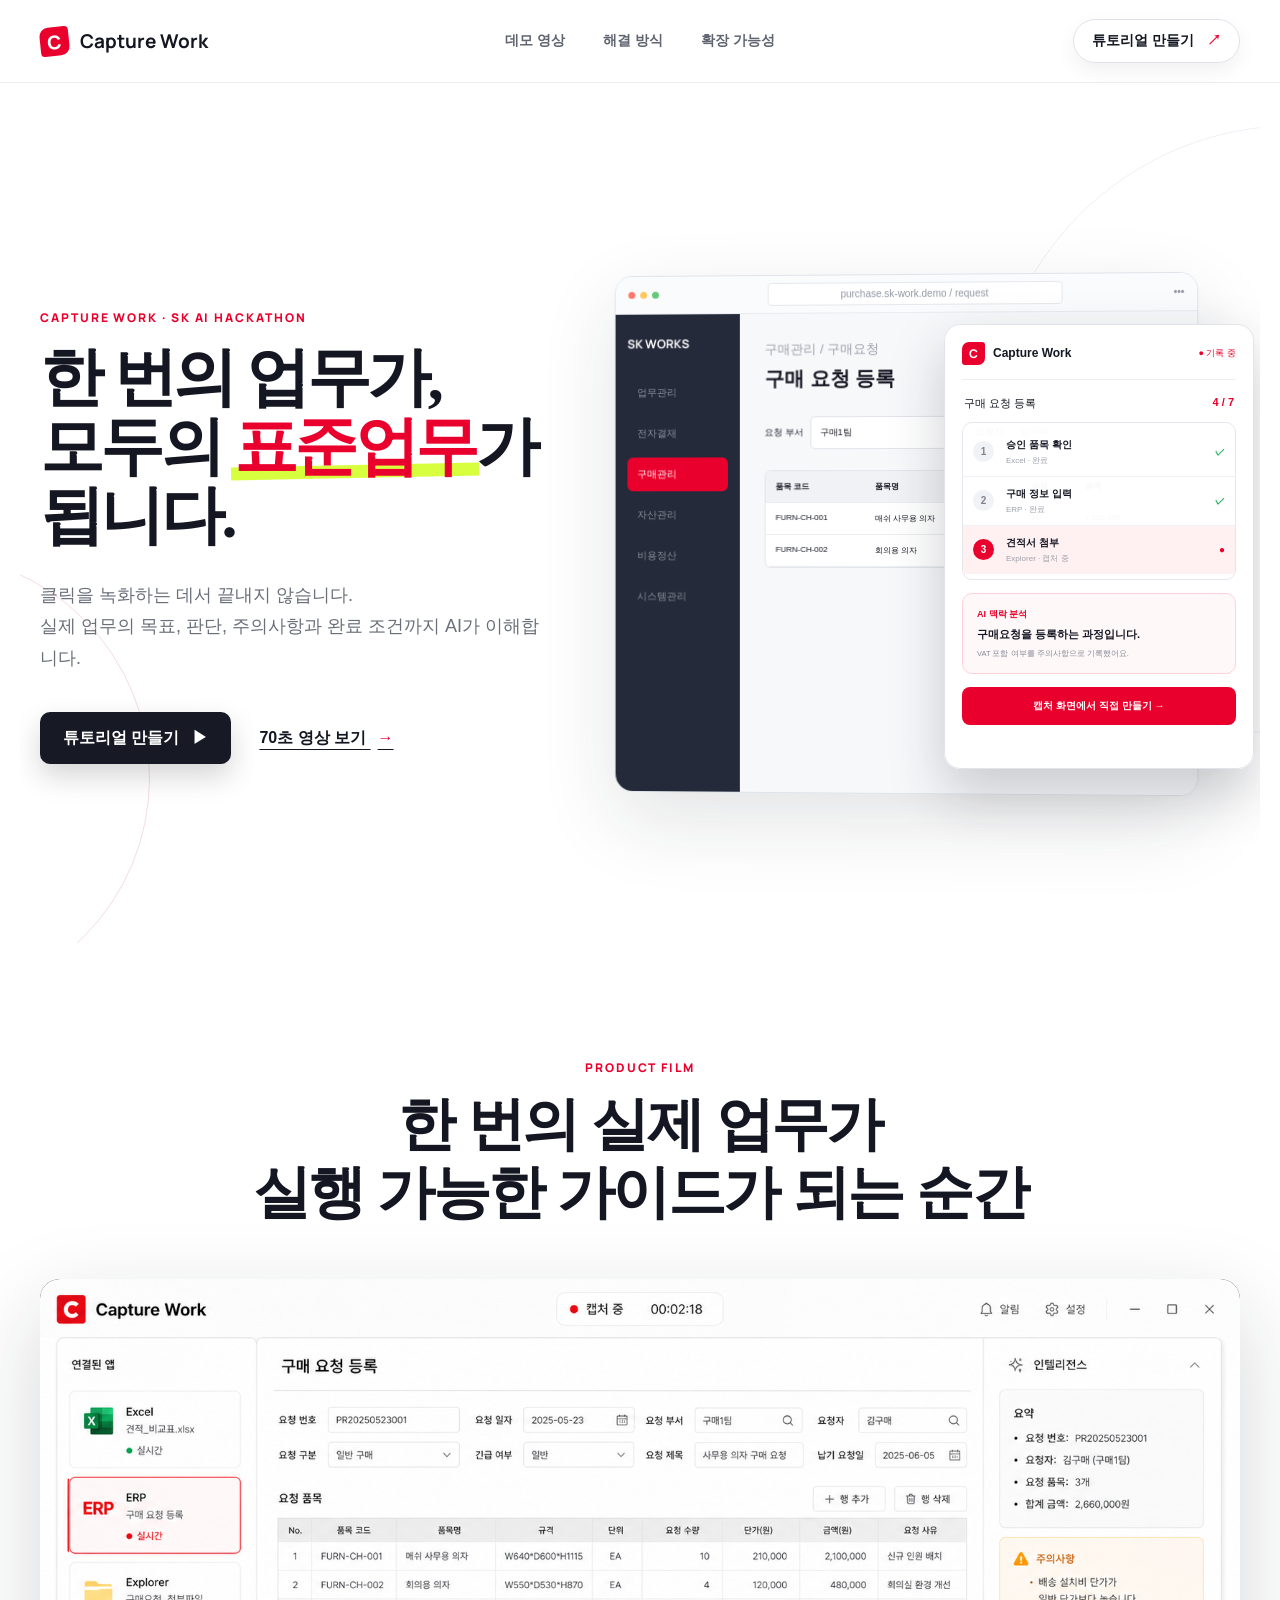
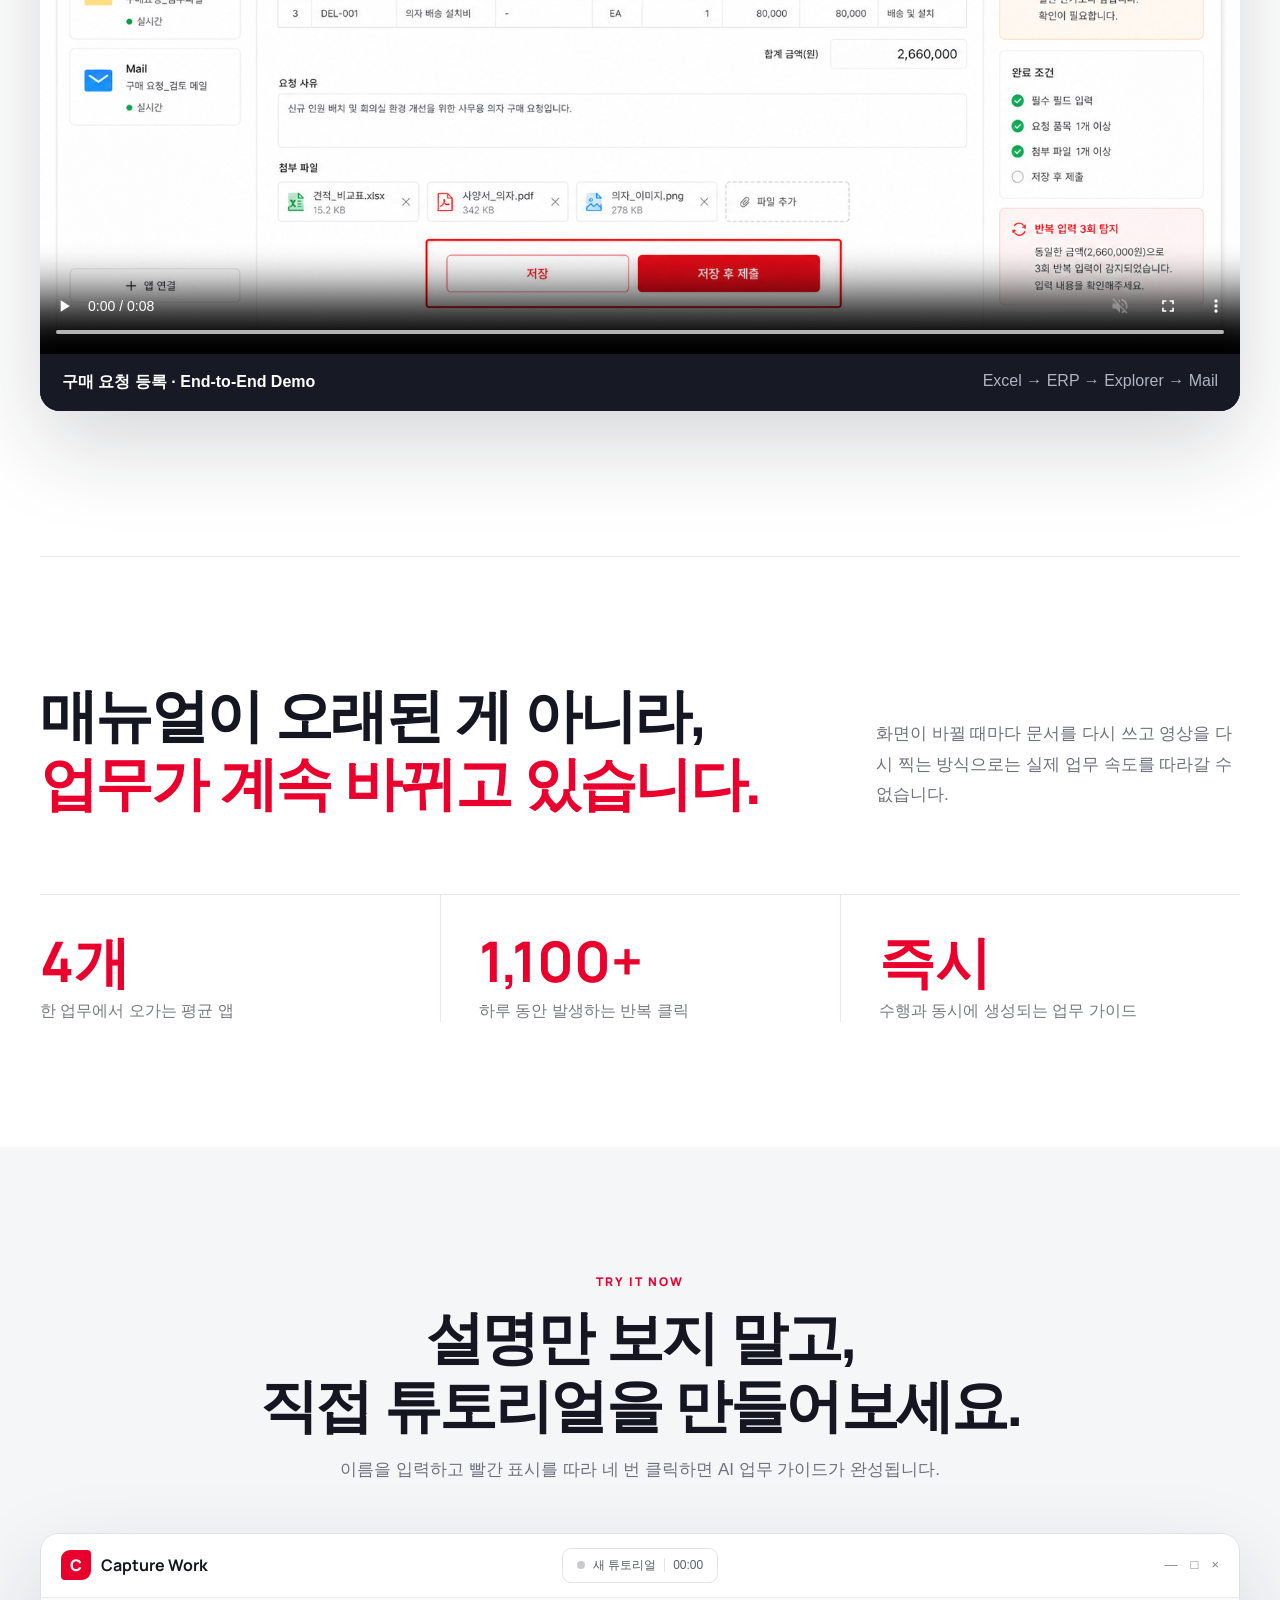
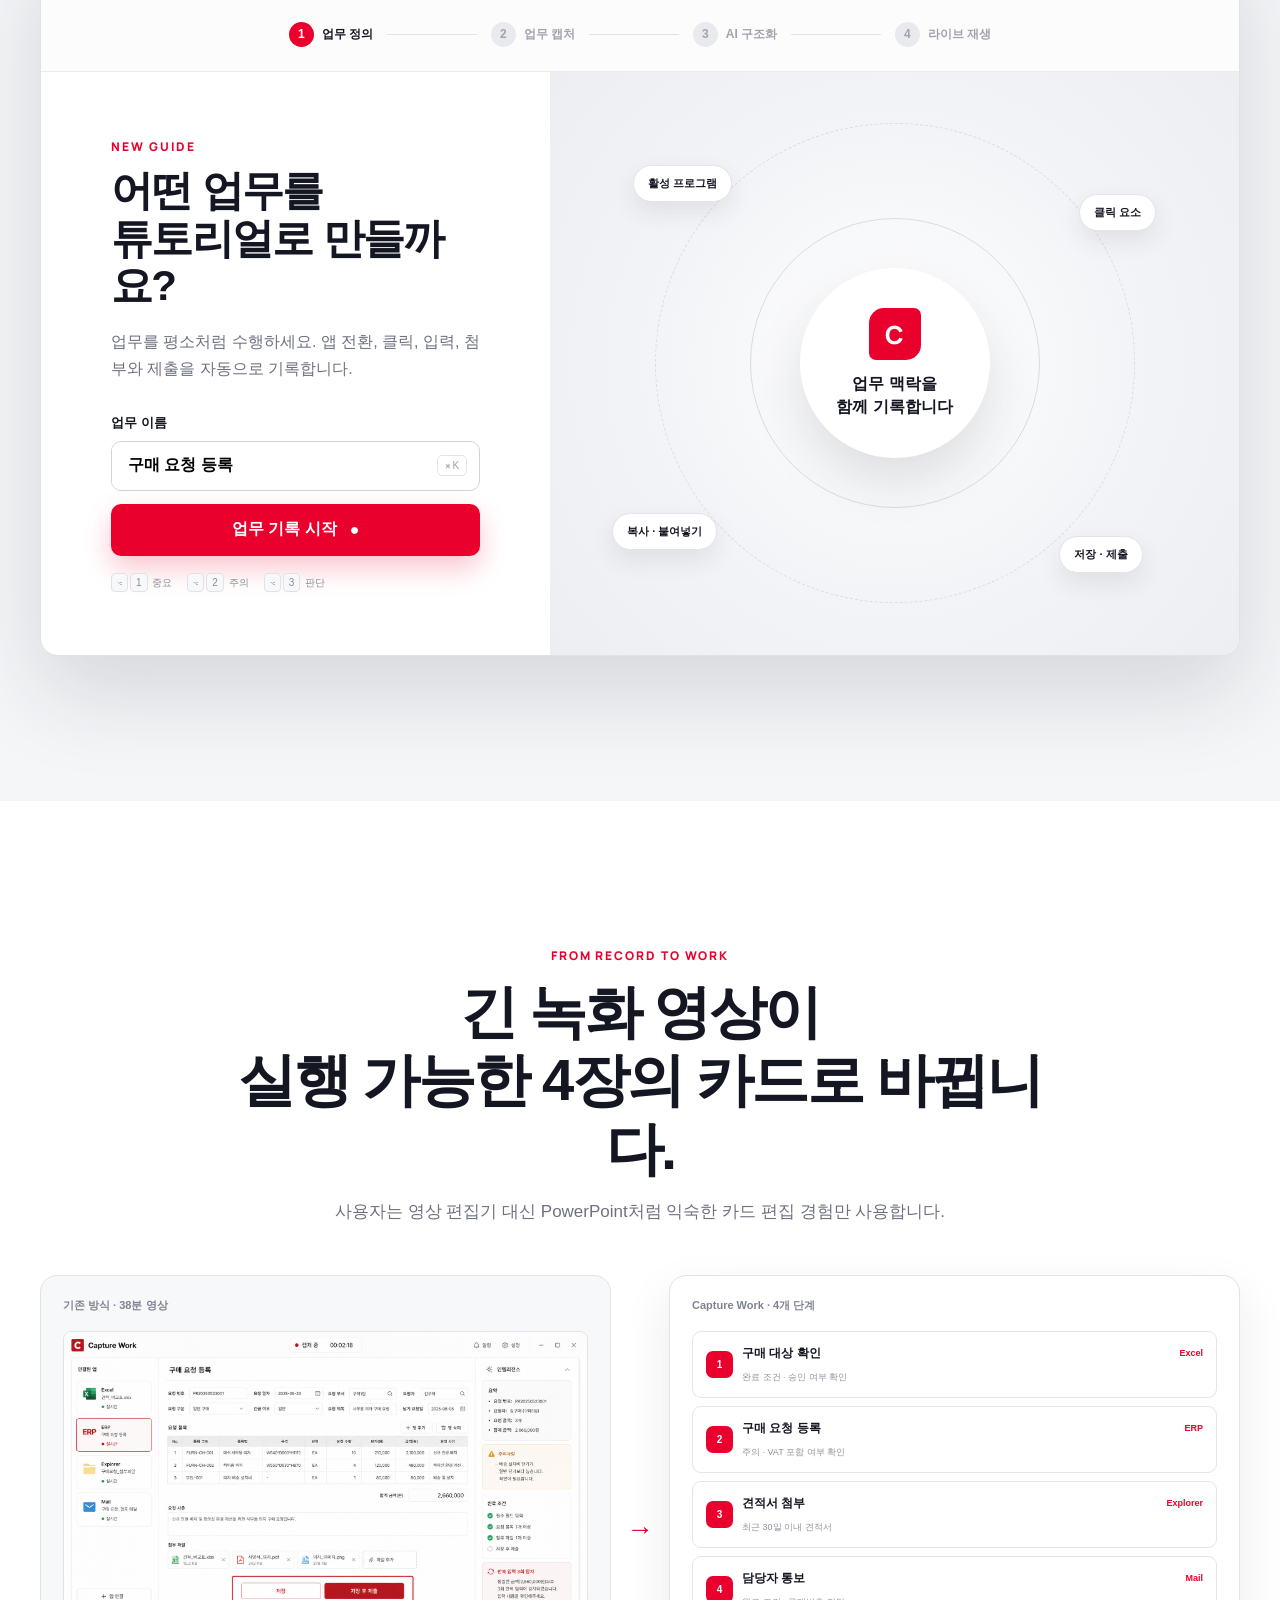
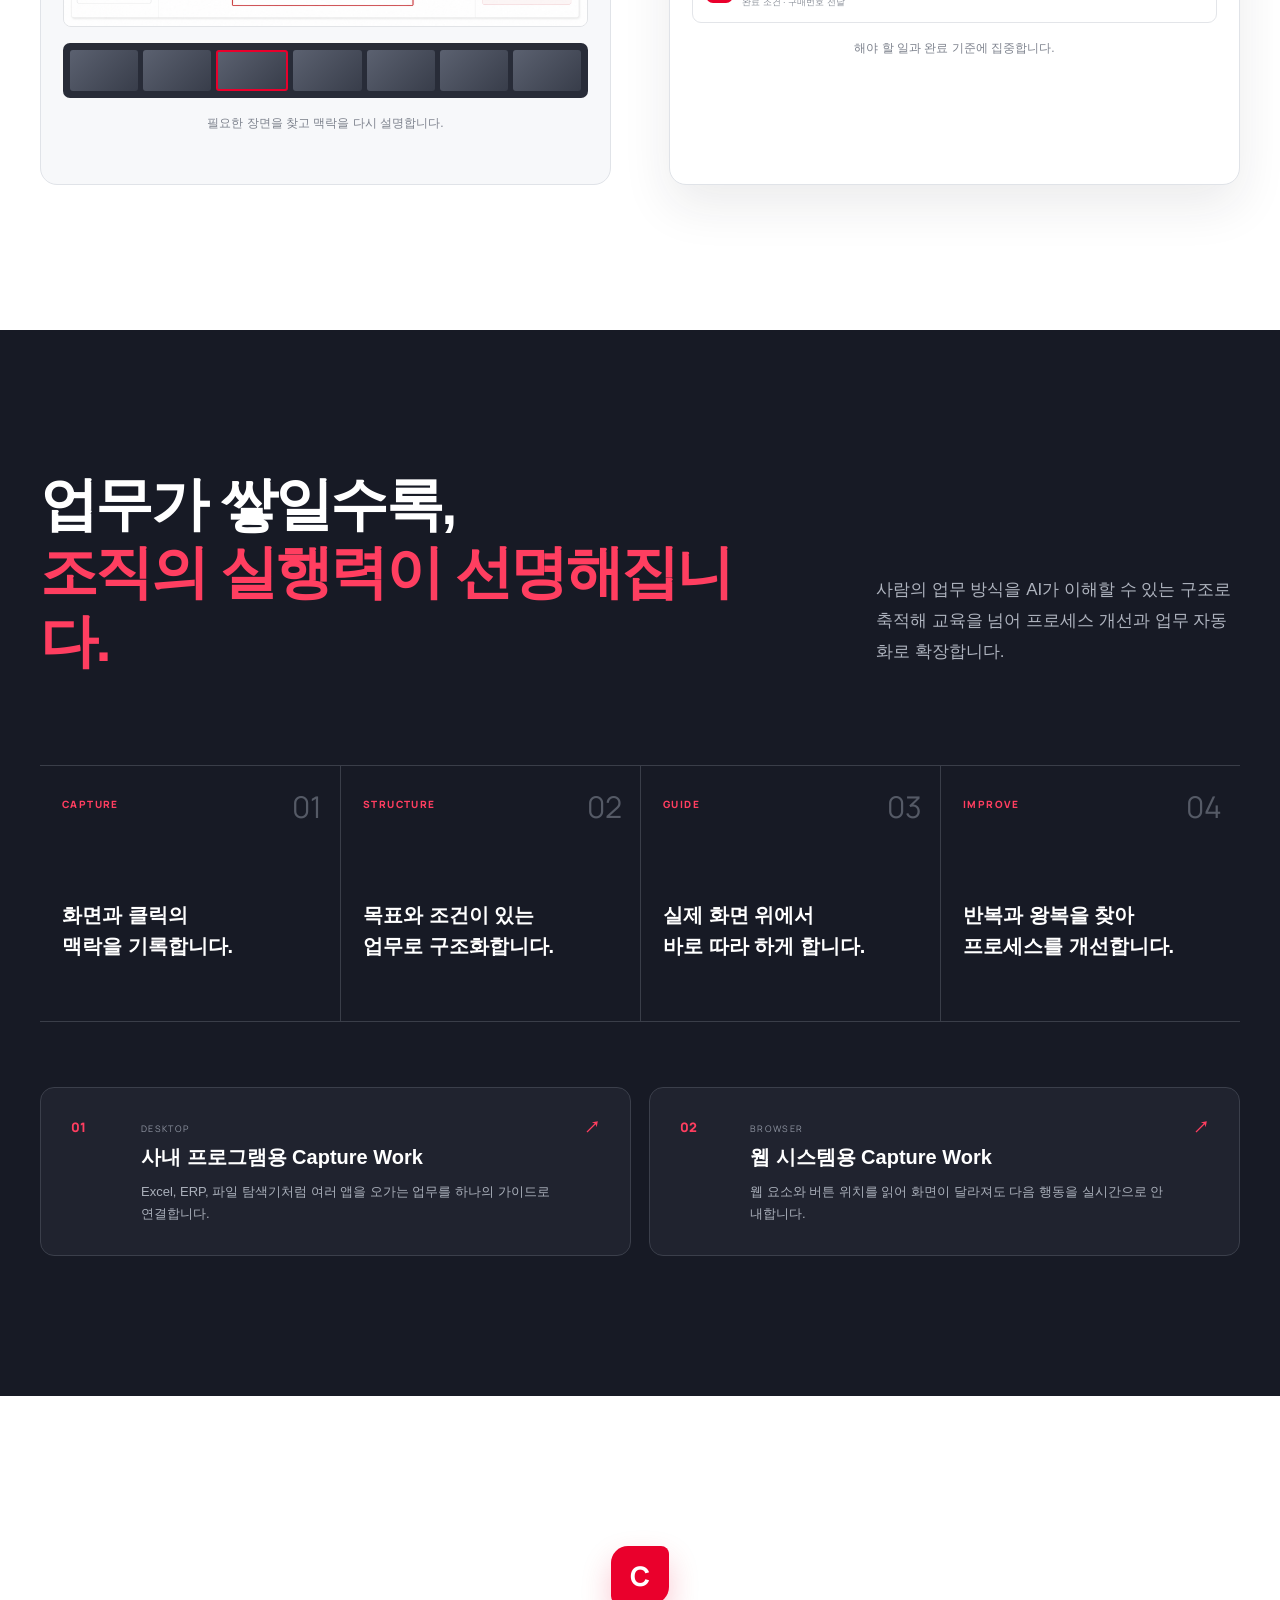
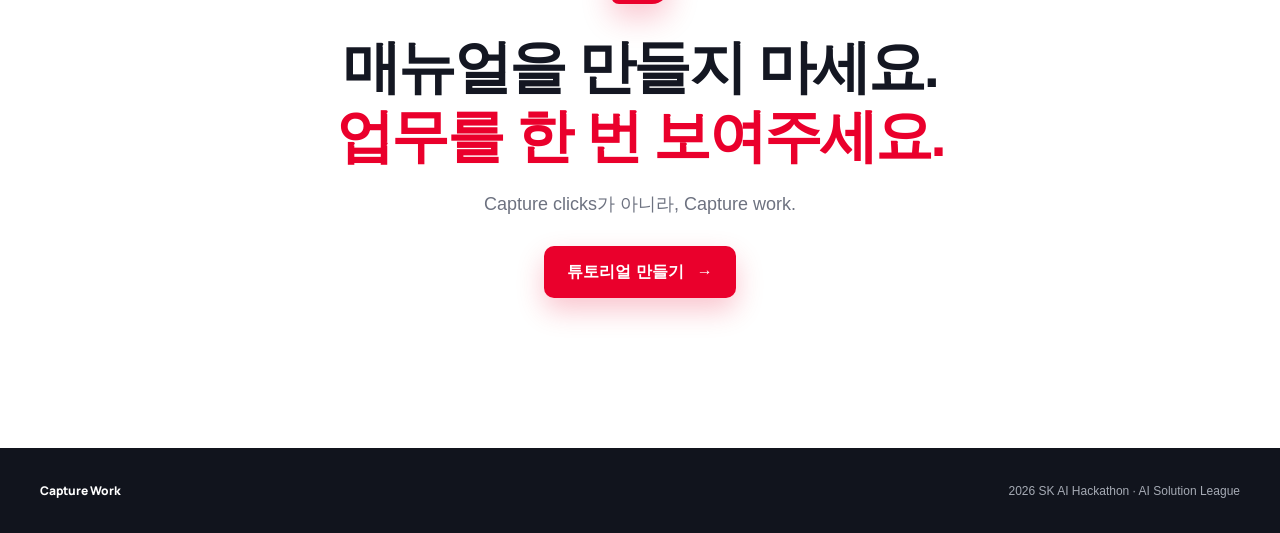
==== commit 2591a004: "Build interactive Capture Work product demo" ====
--- a/index.html
+++ b/index.html
@@ -3,271 +3,127 @@
   <head>
     <meta charset="UTF-8" />
     <meta name="viewport" content="width=device-width, initial-scale=1.0" />
-    <title>Capture Work | Process Capture Tool</title>
-    <meta
-      name="description"
-      content="한 번의 업무 수행을 실행 가능한 표준업무로 변환하는 프로세스 캡처 도구"
-    />
+    <meta name="theme-color" content="#ffffff" />
+    <title>Capture Work | 한 번의 업무를 모두의 가이드로</title>
+    <meta name="description" content="업무를 수행하는 순간 그 과정을 실행 가능한 표준업무로 변환하는 프로세스 캡처 도구" />
     <link rel="icon" type="image/svg+xml" href="./assets/favicon.svg" />
     <link rel="preconnect" href="https://fonts.googleapis.com" />
     <link rel="preconnect" href="https://fonts.gstatic.com" crossorigin />
-    <link
-      href="https://fonts.googleapis.com/css2?family=Plus+Jakarta+Sans:wght@500;700;800&family=SUIT:wght@400;500;700;800&display=swap"
-      rel="stylesheet"
-    />
+    <link href="https://fonts.googleapis.com/css2?family=Manrope:wght@500;600;700;800&family=SUIT:wght@400;500;600;700;800&display=swap" rel="stylesheet" />
     <link rel="stylesheet" href="./styles.css" />
   </head>
   <body>
-    <div class="site-bg"></div>
-    <div class="page-shell">
-      <header class="hero-shell">
-        <nav class="topbar">
-          <a class="brand" href="#top">
-            <span class="brand-mark">CW</span>
-            <span class="brand-text">
-              <strong>Capture Work</strong>
-              <small>Process Capture Tool</small>
-            </span>
-          </a>
-          <div class="topbar-links">
-            <a href="#product">제품</a>
-            <a href="#experience">재생 경험</a>
-            <a href="#video">영상</a>
-            <a href="#workflow">업무 흐름</a>
-          </div>
-        </nav>
+    <header class="site-header">
+      <nav class="nav-wrap" aria-label="주요 메뉴">
+        <a class="brand" href="#top" aria-label="Capture Work 홈"><span class="brand-glyph">C</span><strong>Capture Work</strong></a>
+        <div class="nav-links"><a href="#demo-video">데모 영상</a><a href="#solution">해결 방식</a><a href="#learning">확장 가능성</a></div>
+        <a class="nav-cta" href="#creator">튜토리얼 만들기 <span>↗</span></a>
+      </nav>
+    </header>
 
-        <section id="top" class="hero-grid">
-          <div class="hero-copy">
-            <p class="eyebrow">Record clicks? No. Capture work.</p>
-            <h1>한 번의 업무 수행을<br />실행 가능한 표준업무로 바꿉니다</h1>
-            <p class="hero-description">
-              Capture Work는 사용자의 실제 업무 화면을 앱 전환, 입력, 첨부, 제출,
-              판단 지점까지 구조화하고, 나중에는 실제 화면 위에서 다시 따라갈 수 있는
-              안내로 재생합니다.
-            </p>
-            <div class="cta-row">
-              <a href="#video" class="primary-button">작동 영상 보기</a>
-              <a href="#experience" class="ghost-button">가이드 경험 보기</a>
-            </div>
-            <div class="hero-notes">
-              <span>Excel, ERP, Explorer, Mail을 하나의 업무로 연결</span>
-              <span>카드형 단계 5~10개 자동 생성</span>
-              <span>실제 버튼 강조와 초보자용 따라 하기 재생</span>
+    <main>
+      <section class="hero section-shell" id="top">
+        <div class="hero-orbit orbit-one"></div><div class="hero-orbit orbit-two"></div>
+        <div class="hero-copy reveal">
+          <p class="kicker">CAPTURE WORK · SK AI HACKATHON</p>
+          <h1>한 번의 업무가,<br />모두의 <em>표준업무</em>가 됩니다.</h1>
+          <p class="hero-lead">클릭을 녹화하는 데서 끝내지 않습니다.<br />실제 업무의 목표, 판단, 주의사항과 완료 조건까지 AI가 이해합니다.</p>
+          <div class="hero-actions"><a class="button button-dark" href="#creator">튜토리얼 만들기 <span>▶</span></a><a class="text-link" href="#demo-video">70초 영상 보기 <span>→</span></a></div>
+        </div>
+
+        <div class="hero-product reveal delay-1" aria-label="Capture Work 제품 미리보기">
+          <div class="browser-frame">
+            <div class="browser-bar"><div class="traffic"><i></i><i></i><i></i></div><span>purchase.sk-work.demo / request</span><b>•••</b></div>
+            <div class="portal-preview">
+              <aside class="portal-nav"><strong>SK WORKS</strong><span>업무관리</span><span>전자결재</span><span class="active">구매관리</span><span>자산관리</span><span>비용정산</span><span>시스템관리</span></aside>
+              <div class="portal-body">
+                <small>구매관리 / 구매요청</small><h3>구매 요청 등록</h3>
+                <div class="portal-form-row"><span>요청 부서</span><b>구매1팀</b><span>요청자</span><b>김구매</b></div>
+                <div class="portal-table"><div><b>품목 코드</b><b>품목명</b><b>수량</b><b>금액</b></div><div><span>FURN-CH-001</span><span>매쉬 사무용 의자</span><span>10</span><span>2,100,000</span></div><div><span>FURN-CH-002</span><span>회의용 의자</span><span>4</span><span>480,000</span></div></div>
+                <div class="portal-submit">저장 후 제출</div>
+              </div>
             </div>
           </div>
+          <aside class="capture-panel">
+            <div class="capture-head"><span class="mini-brand">C</span><strong>Capture Work</strong><i>● 기록 중</i></div>
+            <div class="capture-progress"><span>구매 요청 등록</span><b>4 / 7</b></div>
+            <div class="capture-steps">
+              <p class="done"><i>1</i><span>승인 품목 확인<small>Excel · 완료</small></span><b>✓</b></p>
+              <p class="done"><i>2</i><span>구매 정보 입력<small>ERP · 완료</small></span><b>✓</b></p>
+              <p class="current"><i>3</i><span>견적서 첨부<small>Explorer · 캡처 중</small></span><b>●</b></p>
+            </div>
+            <div class="ai-note"><span>AI 맥락 분석</span><strong>구매요청을 등록하는 과정입니다.</strong><small>VAT 포함 여부를 주의사항으로 기록했어요.</small></div>
+            <button type="button" data-scroll-creator>캡처 화면에서 직접 만들기 <span>→</span></button>
+          </aside>
+        </div>
+      </section>
 
-          <div class="hero-visual">
-            <div class="hero-frame">
-              <img
-                src="./assets/capture-hero.png"
-                alt="Capture Work 구매 요청 등록 화면"
-              />
-            </div>
-            <div class="hero-float summary-card">
-              <span>실시간 인사이트</span>
-              <strong>반복 입력 3회 탐지</strong>
-              <p>같은 금액과 공급업체명이 반복되어 개선 포인트로 기록됩니다.</p>
-            </div>
-            <div class="hero-float warning-card">
-              <span>주의사항</span>
-              <strong>결재 라우팅 확인 필요</strong>
-            </div>
+      <section class="video-section section-shell" id="demo-video">
+        <div class="center-heading reveal"><span>PRODUCT FILM</span><h2>한 번의 실제 업무가<br />실행 가능한 가이드가 되는 순간</h2></div>
+        <div class="video-wrap reveal delay-1"><video src="./assets/demo-reel.webm" controls muted loop playsinline poster="./assets/capture-hero.png"></video><div class="video-caption"><b>구매 요청 등록 · End-to-End Demo</b><span>Excel → ERP → Explorer → Mail</span></div></div>
+      </section>
+
+      <section class="problem-section section-shell" id="solution">
+        <div class="split-heading reveal"><h2>매뉴얼이 오래된 게 아니라,<br /><em>업무가 계속 바뀌고 있습니다.</em></h2><p>화면이 바뀔 때마다 문서를 다시 쓰고 영상을 다시 찍는 방식으로는 실제 업무 속도를 따라갈 수 없습니다.</p></div>
+        <div class="stat-row reveal delay-1"><article><strong>4개</strong><span>한 업무에서 오가는 평균 앱</span></article><article><strong>1,100+</strong><span>하루 동안 발생하는 반복 클릭</span></article><article><strong>즉시</strong><span>수행과 동시에 생성되는 업무 가이드</span></article></div>
+      </section>
+
+      <section class="creator-section" id="creator">
+        <div class="section-shell">
+          <div class="center-heading reveal"><span>TRY IT NOW</span><h2>설명만 보지 말고,<br />직접 튜토리얼을 만들어보세요.</h2><p>이름을 입력하고 빨간 표시를 따라 네 번 클릭하면 AI 업무 가이드가 완성됩니다.</p></div>
+          <div class="creator-app reveal delay-1" data-mode="setup">
+            <div class="creator-titlebar"><div class="creator-logo"><span>C</span><b>Capture Work</b></div><div class="creator-status"><i></i><span id="record-status">새 튜토리얼</span><time id="record-timer">00:00</time></div><div class="window-actions">—　□　×</div></div>
+            <div class="creator-stepper" aria-label="튜토리얼 생성 단계"><span class="active" data-step="setup"><i>1</i>업무 정의</span><b></b><span data-step="capture"><i>2</i>업무 캡처</span><b></b><span data-step="edit"><i>3</i>AI 구조화</span><b></b><span data-step="replay"><i>4</i>라이브 재생</span></div>
+
+            <section class="mode-pane setup-pane active" data-pane="setup">
+              <div class="setup-copy">
+                <small>NEW GUIDE</small><h3>어떤 업무를<br />튜토리얼로 만들까요?</h3><p>업무를 평소처럼 수행하세요. 앱 전환, 클릭, 입력, 첨부와 제출을 자동으로 기록합니다.</p>
+                <label for="tutorial-name">업무 이름</label><div class="name-input"><input id="tutorial-name" value="구매 요청 등록" maxlength="32" /><span>⌘ K</span></div>
+                <button class="button button-red" id="start-recording" type="button">업무 기록 시작 <span>●</span></button>
+                <div class="hotkey-row"><span><kbd>⌥</kbd><kbd>1</kbd> 중요</span><span><kbd>⌥</kbd><kbd>2</kbd> 주의</span><span><kbd>⌥</kbd><kbd>3</kbd> 판단</span></div>
+              </div>
+              <div class="setup-visual"><div class="radar-ring ring-a"></div><div class="radar-ring ring-b"></div><div class="radar-core"><span>C</span><strong>업무 맥락을<br />함께 기록합니다</strong></div><div class="signal-chip chip-a">활성 프로그램</div><div class="signal-chip chip-b">클릭 요소</div><div class="signal-chip chip-c">복사 · 붙여넣기</div><div class="signal-chip chip-d">저장 · 제출</div></div>
+            </section>
+
+            <section class="mode-pane capture-pane" data-pane="capture">
+              <aside class="app-switcher" id="app-switcher"></aside>
+              <div class="work-canvas"><div class="work-toolbar"><span id="work-path">Excel / 견적_비교표.xlsx</span><b>자동 저장됨</b></div><div class="simulated-app" id="simulated-app"></div></div>
+              <aside class="event-rail"><div class="event-head"><span>실시간 캡처</span><b id="capture-count">0 / 4</b></div><div class="ai-context" id="ai-context"><small>AI가 화면을 읽고 있습니다</small><strong>첫 번째 빨간 표시를 클릭하세요.</strong></div><div class="event-list" id="event-list"></div><button id="finish-recording" class="finish-button" type="button" disabled>기록 종료 · AI 가이드 생성</button></aside>
+            </section>
+
+            <section class="mode-pane editor-pane" data-pane="edit">
+              <aside class="editor-summary"><span class="success-icon">✓</span><small>AI STRUCTURED</small><h3 id="generated-title">구매 요청 등록</h3><p><b>4개 앱</b>에서 <b id="generated-count">4개 단계</b>를 만들었습니다.</p><div class="insight-card warning"><span>주의사항</span><strong>VAT 포함 여부 확인</strong></div><div class="insight-card repeat"><span>개선 포인트</span><strong>반복 입력 3건 탐지</strong></div><button class="button button-dark" id="start-replay" type="button">따라 하기 모드 재생 <span>▶</span></button></aside>
+              <div class="card-editor"><div class="editor-toolbar"><div><strong>업무 단계</strong><span>카드를 선택해 합치거나 삭제할 수 있습니다.</span></div><button id="merge-cards" type="button">선택 단계 합치기</button></div><div class="generated-cards" id="generated-cards"></div></div>
+            </section>
+
+            <section class="mode-pane replay-pane" data-pane="replay">
+              <div class="replay-workspace"><div class="replay-topbar"><span id="replay-app-name">Excel · 견적_비교표.xlsx</span><b><i></i> 따라 하기 모드</b></div><div id="replay-screen" class="simulated-app replay-screen"></div></div>
+              <aside class="live-guide"><div class="live-label"><i></i> LIVE GUIDE</div><span id="replay-progress">1 / 4</span><h3 id="replay-title">승인 품목 확인</h3><p id="replay-description">승인 상태인 품목과 수량을 확인합니다.</p><div id="replay-condition" class="completion"><span>완료 조건</span><strong>승인 여부와 품목번호 확인</strong></div><div class="replay-controls"><button id="replay-prev" type="button">←</button><button id="replay-next" type="button">다음 단계　→</button></div><button class="restart-button" id="restart-demo" type="button">처음부터 다시 만들기</button></aside>
+            </section>
           </div>
-        </section>
-      </header>
+        </div>
+      </section>
 
-      <main>
-        <section class="metrics">
-          <article>
-            <strong>4개 업무 앱</strong>
-            <p>Excel, ERP, 파일 탐색기, 메일을 하나의 처리 흐름으로 묶습니다.</p>
-          </article>
-          <article>
-            <strong>7개 단계 카드</strong>
-            <p>자동 생성된 단계를 수정, 병합, 삭제하며 실행 가능한 표준업무로 정리합니다.</p>
-          </article>
-          <article>
-            <strong>라이브 재생</strong>
-            <p>다음에 같은 업무를 할 때 실제 버튼 위치를 화면 위에 다시 안내합니다.</p>
-          </article>
-        </section>
+      <section class="transform-section section-shell">
+        <div class="center-heading reveal"><span>FROM RECORD TO WORK</span><h2>긴 녹화 영상이<br />실행 가능한 4장의 카드로 바뀝니다.</h2><p>사용자는 영상 편집기 대신 PowerPoint처럼 익숙한 카드 편집 경험만 사용합니다.</p></div>
+        <div class="transform-grid reveal delay-1">
+          <div class="before-panel"><span>기존 방식 · 38분 영상</span><img src="./assets/capture-hero.png" alt="복잡한 구매 요청 업무 화면" /><div class="fake-timeline"><i></i><i></i><i></i><i></i><i></i><i></i><i></i></div><p>필요한 장면을 찾고 맥락을 다시 설명합니다.</p></div>
+          <div class="transform-arrow">→</div>
+          <div class="after-panel"><span>Capture Work · 4개 단계</span><div class="mini-work-card"><i>1</i><b>구매 대상 확인</b><em>Excel</em><small>완료 조건 · 승인 여부 확인</small></div><div class="mini-work-card"><i>2</i><b>구매 요청 등록</b><em>ERP</em><small>주의 · VAT 포함 여부 확인</small></div><div class="mini-work-card"><i>3</i><b>견적서 첨부</b><em>Explorer</em><small>최근 30일 이내 견적서</small></div><div class="mini-work-card"><i>4</i><b>담당자 통보</b><em>Mail</em><small>완료 조건 · 구매번호 전달</small></div><p>해야 할 일과 완료 기준에 집중합니다.</p></div>
+        </div>
+      </section>
 
-        <section id="product" class="story-section">
-          <div class="section-heading">
-            <p class="eyebrow">Product View</p>
-            <h2>화면 캡처, 카드 편집, 라이브 가이드가 하나로 이어집니다</h2>
-            <p>
-              긴 영상 편집기가 아니라, 실제 업무 수행 순간을 구조화하고 다시 실행할 수
-              있게 만드는 흐름에 집중합니다.
-            </p>
-          </div>
+      <section class="learning-section" id="learning">
+        <div class="section-shell">
+          <div class="split-heading light reveal"><h2>업무가 쌓일수록,<br /><em>조직의 실행력이 선명해집니다.</em></h2><p>사람의 업무 방식을 AI가 이해할 수 있는 구조로 축적해 교육을 넘어 프로세스 개선과 업무 자동화로 확장합니다.</p></div>
+          <div class="learning-flow reveal delay-1"><article><i>01</i><span>CAPTURE</span><h3>화면과 클릭의<br />맥락을 기록합니다.</h3></article><article><i>02</i><span>STRUCTURE</span><h3>목표와 조건이 있는<br />업무로 구조화합니다.</h3></article><article><i>03</i><span>GUIDE</span><h3>실제 화면 위에서<br />바로 따라 하게 합니다.</h3></article><article><i>04</i><span>IMPROVE</span><h3>반복과 왕복을 찾아<br />프로세스를 개선합니다.</h3></article></div>
+          <div class="expansion-grid reveal"><article><span>01</span><div><small>DESKTOP</small><h3>사내 프로그램용 Capture Work</h3><p>Excel, ERP, 파일 탐색기처럼 여러 앱을 오가는 업무를 하나의 가이드로 연결합니다.</p></div><b>↗</b></article><article><span>02</span><div><small>BROWSER</small><h3>웹 시스템용 Capture Work</h3><p>웹 요소와 버튼 위치를 읽어 화면이 달라져도 다음 행동을 실시간으로 안내합니다.</p></div><b>↗</b></article></div>
+        </div>
+      </section>
 
-          <div class="showcase-grid">
-            <article class="showcase-card wide">
-              <div class="showcase-copy">
-                <span>01. Capture</span>
-                <h3>실제 업무를 수행하는 동안 필요한 맥락을 함께 기록합니다</h3>
-                <p>
-                  활성 앱, 창 제목, 첨부 파일, 저장과 제출, 반복 입력, 판단 지점을 함께
-                  모아 업무 단위의 흐름으로 정리합니다.
-                </p>
-              </div>
-              <img src="./assets/capture-hero.png" alt="업무 캡처 화면" />
-            </article>
-
-            <article class="showcase-card">
-              <div class="showcase-copy">
-                <span>02. Structure</span>
-                <h3>타임라인 대신 업무 카드로 정리합니다</h3>
-                <p>
-                  단계 순서를 옮기고, 두 단계를 합치고, 조건을 추가하는 방식으로 표준업무를
-                  손쉽게 다듬습니다.
-                </p>
-              </div>
-              <img src="./assets/workflow-editor.png" alt="업무 카드 편집 화면" />
-            </article>
-
-            <article class="showcase-card">
-              <div class="showcase-copy">
-                <span>03. Replay</span>
-                <h3>초보자 화면 위에서 실제 버튼을 다시 강조합니다</h3>
-                <p>
-                  다음 단계, 완료 조건, 주의사항을 유지한 채 실제 업무 화면 위에서 그대로
-                  따라갈 수 있게 재생합니다.
-                </p>
-              </div>
-              <img src="./assets/live-guide.png" alt="라이브 따라 하기 가이드 화면" />
-            </article>
-          </div>
-        </section>
-
-        <section id="video" class="video-section">
-          <div class="section-heading">
-            <p class="eyebrow">Walkthrough Video</p>
-            <h2>실제 업무 화면처럼 이어지는 재생 영상</h2>
-            <p>
-              빈 박스 애니메이션이 아니라, 캡처 화면과 카드 편집 화면, 실제 재생 화면이
-              차례로 이어지는 짧은 제품 릴입니다.
-            </p>
-          </div>
-
-          <div class="video-panel">
-            <div class="video-copy">
-              <strong>구매 요청 등록 시나리오</strong>
-              <ul>
-                <li>Excel에서 승인 품목 확인</li>
-                <li>ERP에서 구매 요청 등록과 저장 후 제출</li>
-                <li>견적서 첨부와 반복 입력 탐지</li>
-                <li>카드형 업무 가이드 생성</li>
-                <li>실제 화면 위에서 따라 하기 재생</li>
-              </ul>
-            </div>
-            <video
-              class="demo-video"
-              src="./assets/demo-reel.webm"
-              controls
-              autoplay
-              muted
-              loop
-              playsinline
-              poster="./assets/capture-hero.png"
-            ></video>
-          </div>
-        </section>
-
-        <section id="experience" class="experience-section">
-          <div class="section-heading">
-            <p class="eyebrow">Guided Playback</p>
-            <h2>실제 제품처럼 따라 하기 경험을 보여줍니다</h2>
-            <p>
-              각 단계는 설명, 완료 조건, 주의사항과 함께 현재 화면 위에 재생됩니다. 카드나
-              이미지도 정적인 설명이 아니라 실제 재생 흐름 안에서 연결됩니다.
-            </p>
-          </div>
-
-          <div class="experience-panel">
-            <div class="player-shell">
-              <div class="player-toolbar">
-                <button id="play-toggle" class="play-button" type="button">Pause</button>
-                <div class="timeline">
-                  <div id="timeline-progress" class="timeline-progress"></div>
-                </div>
-                <span id="step-counter">01 / 03</span>
-              </div>
-              <div class="player-layout">
-                <div class="player-stage">
-                  <div class="stage-header">
-                    <span id="shot-app">ERP Capture</span>
-                    <strong id="shot-title">구매 요청 등록</strong>
-                  </div>
-                  <div class="stage-image-wrap">
-                    <img id="stage-image" src="./assets/capture-hero.png" alt="현재 단계 화면" />
-                    <div id="focus-box" class="focus-box focus-capture"></div>
-                  </div>
-                </div>
-                <aside class="guide-panel">
-                  <div class="guide-badge">Live Guide</div>
-                  <h3 id="guide-title">구매 요청 등록</h3>
-                  <p id="guide-body">
-                    ERP에서 구매 요청서를 작성하고 저장 후 제출 위치까지 함께 기록합니다.
-                  </p>
-                  <div id="guide-warning" class="guide-warning">
-                    주의: 결재 금액 기준에 따라 라우팅 확인이 필요합니다.
-                  </div>
-                  <ul id="guide-signals" class="signal-list"></ul>
-                </aside>
-              </div>
-            </div>
-
-            <div class="player-cards" id="player-cards"></div>
-          </div>
-        </section>
-
-        <section id="workflow" class="workflow-section">
-          <div class="section-heading">
-            <p class="eyebrow">Workflow Cards</p>
-            <h2>업무를 이해하기 쉬운 카드로 바꿉니다</h2>
-          </div>
-
-          <div class="workflow-grid">
-            <article class="workflow-card">
-              <div class="card-topline">
-                <span>1. 구매 대상 확인</span>
-                <em>Excel</em>
-              </div>
-              <p>승인 상태인 품목과 수량을 확인합니다.</p>
-              <small>완료 조건: 승인 여부와 품목번호 확인</small>
-            </article>
-            <article class="workflow-card">
-              <div class="card-topline">
-                <span>2. 구매 요청 등록</span>
-                <em>ERP</em>
-              </div>
-              <p>품목번호와 수량을 입력하고 저장 후 제출합니다.</p>
-              <small>주의: 결재 기준 금액과 VAT 포함 여부 확인</small>
-            </article>
-            <article class="workflow-card">
-              <div class="card-topline">
-                <span>3. 견적서 첨부</span>
-                <em>Explorer</em>
-              </div>
-              <p>최근 견적서를 선택하고 첨부 파일 유효성을 확인합니다.</p>
-              <small>검증: 파일 형식과 발행일 확인</small>
-            </article>
-            <article class="workflow-card">
-              <div class="card-topline">
-                <span>4. 담당자 통보</span>
-                <em>Mail</em>
-              </div>
-              <p>생성된 구매번호를 담당자에게 전달합니다.</p>
-              <small>완료 조건: 구매번호와 수신자 확인</small>
-            </article>
-          </div>
-        </section>
-      </main>
-    </div>
-
+      <section class="final-cta section-shell reveal"><div class="final-mark">C</div><h2>매뉴얼을 만들지 마세요.<br /><em>업무를 한 번 보여주세요.</em></h2><p>Capture clicks가 아니라, Capture work.</p><a class="button button-red" href="#creator">튜토리얼 만들기 <span>→</span></a></section>
+    </main>
+    <footer><div class="section-shell"><span>Capture Work</span><span>2026 SK AI Hackathon · AI Solution League</span></div></footer>
     <script type="module" src="./script.js"></script>
   </body>
-  </html>
+</html>
--- a/styles.css
+++ b/styles.css
@@ -1,640 +1,454 @@
 :root {
-  --bg: #fff8f7;
-  --bg-soft: #fffdfc;
-  --panel: #ffffff;
-  --line: #f0d7db;
-  --text: #131517;
-  --muted: #6f7177;
   --red: #ea002c;
-  --red-deep: #c90025;
+  --red-dark: #c90025;
   --red-soft: #fff0f2;
-  --shadow: 0 28px 80px rgba(151, 28, 46, 0.12);
-  --shadow-soft: 0 16px 44px rgba(151, 28, 46, 0.08);
-}
-
-* {
-  box-sizing: border-box;
-}
-
-html {
-  scroll-behavior: smooth;
-}
-
+  --ink: #141722;
+  --muted: #6d7280;
+  --line: #e7e9ee;
+  --soft: #f6f7f9;
+  --lime: #d8ff3e;
+  --blue: #4665ff;
+  --shadow: 0 28px 80px rgba(25, 30, 45, 0.12);
+}
+
+* { box-sizing: border-box; }
+html { scroll-behavior: smooth; }
 body {
   margin: 0;
-  color: var(--text);
+  overflow-x: hidden;
+  color: var(--ink);
+  background: #fff;
   font-family: "SUIT", sans-serif;
-  background:
-    radial-gradient(circle at top left, rgba(234, 0, 44, 0.08), transparent 30%),
-    linear-gradient(180deg, #fff8f7 0%, #fffdfc 100%);
-}
-
-.site-bg {
-  position: fixed;
-  inset: 0;
-  background-image:
-    linear-gradient(rgba(234, 0, 44, 0.03) 1px, transparent 1px),
-    linear-gradient(90deg, rgba(234, 0, 44, 0.03) 1px, transparent 1px);
-  background-size: 48px 48px;
-  mask-image: linear-gradient(180deg, rgba(0, 0, 0, 0.3), transparent 70%);
-  pointer-events: none;
-}
-
-.page-shell {
-  position: relative;
-  width: min(1280px, calc(100% - 40px));
+  -webkit-font-smoothing: antialiased;
+}
+button, input { font: inherit; }
+button, a { -webkit-tap-highlight-color: transparent; }
+a { color: inherit; }
+em { color: var(--red); font-style: normal; }
+.section-shell { width: min(1200px, calc(100% - 48px)); margin: 0 auto; }
+
+.site-header {
+  position: sticky;
+  z-index: 100;
+  top: 0;
+  background: rgba(255, 255, 255, 0.9);
+  border-bottom: 1px solid rgba(230, 232, 237, 0.75);
+  backdrop-filter: blur(18px);
+}
+.nav-wrap {
+  width: min(1200px, calc(100% - 48px));
+  height: 82px;
   margin: 0 auto;
-  padding: 24px 0 100px;
-}
-
-.topbar,
-.hero-grid,
-.metrics,
-.showcase-grid,
-.video-panel,
-.player-layout,
-.workflow-grid,
-.player-cards {
   display: grid;
-}
-
-.topbar {
-  grid-template-columns: 1fr auto;
+  grid-template-columns: 1fr auto 1fr;
   align-items: center;
-  padding: 10px 0 28px;
-}
-
-.brand,
-.topbar-links,
-.cta-row,
-.hero-notes,
-.player-toolbar,
-.stage-header,
-.card-topline {
-  display: flex;
-  align-items: center;
-}
-
-.brand {
-  gap: 14px;
-  color: inherit;
-  text-decoration: none;
-}
-
-.brand-mark {
+  gap: 36px;
+}
+.brand { display: flex; align-items: center; gap: 11px; text-decoration: none; font-family: "Manrope"; font-size: 19px; }
+.brand-glyph, .mini-brand, .creator-logo span, .radar-core > span, .final-mark {
   display: grid;
   place-items: center;
-  width: 50px;
-  height: 50px;
-  border-radius: 16px;
-  color: #fff;
-  font-family: "Plus Jakarta Sans", sans-serif;
-  font-weight: 800;
-  font-size: 1.25rem;
-  background: linear-gradient(135deg, var(--red), #ff6152);
-  box-shadow: 0 16px 34px rgba(234, 0, 44, 0.25);
-}
-
-.brand-text strong,
-.hero-copy h1,
-.section-heading h2,
-.showcase-copy h3,
-.guide-panel h3,
-.workflow-card span,
-.video-copy strong {
-  font-family: "Plus Jakarta Sans", sans-serif;
-}
-
-.brand-text {
+  color: white;
+  font-family: "Manrope";
+  font-weight: 800;
+  background: var(--red);
+}
+.brand-glyph { width: 29px; height: 29px; border-radius: 9px 4px 9px 4px; transform: rotate(-6deg); }
+.nav-links { display: flex; gap: 38px; }
+.nav-links a { color: #5f6470; text-decoration: none; font-size: 14px; font-weight: 700; }
+.nav-links a:hover { color: var(--red); }
+.nav-cta {
+  justify-self: end;
+  padding: 12px 18px;
+  border: 1px solid #dfe2e8;
+  border-radius: 999px;
+  text-decoration: none;
+  font-weight: 800;
+  font-size: 14px;
+  box-shadow: 0 8px 20px rgba(17, 20, 31, 0.06);
+}
+.nav-cta span { padding-left: 9px; color: var(--red); }
+
+.hero {
+  position: relative;
+  overflow: clip;
+  overflow-clip-margin: 20px;
+  min-height: 840px;
   display: grid;
-  gap: 4px;
-}
-
-.brand-text small,
-.hero-description,
-.hero-notes span,
-.section-heading p,
-.showcase-copy p,
-.video-copy li,
-.guide-panel p,
-.guide-warning,
-.signal-list li,
-.workflow-card p,
-.workflow-card small,
-.metrics p {
-  color: var(--muted);
-}
-
-.topbar-links {
-  gap: 26px;
-}
-
-.topbar-links a {
-  color: #6c6063;
-  text-decoration: none;
-  font-weight: 700;
-}
-
-.hero-grid {
-  grid-template-columns: minmax(0, 0.9fr) minmax(0, 1.1fr);
-  gap: 44px;
+  grid-template-columns: 0.9fr 1.1fr;
   align-items: center;
-}
-
-.eyebrow {
-  margin: 0 0 16px;
+  gap: 58px;
+  padding-top: 55px;
+}
+.hero-orbit { position: absolute; z-index: -1; border: 1px solid #edf0f5; border-radius: 50%; pointer-events: none; }
+.orbit-one { width: 610px; height: 610px; right: -360px; top: 42px; }
+.orbit-two { width: 450px; height: 450px; left: -340px; bottom: -80px; border-color: #f5dce1; }
+.kicker, .center-heading > span, .setup-copy > small, .editor-summary > small {
   color: var(--red);
-  font-size: 0.9rem;
-  font-weight: 800;
-  letter-spacing: 0.14em;
-  text-transform: uppercase;
-}
-
+  font-family: "Manrope";
+  font-size: 12px;
+  font-weight: 800;
+  letter-spacing: 0.16em;
+}
 .hero-copy h1 {
-  margin: 0;
-  font-size: clamp(3rem, 6vw, 5.6rem);
-  line-height: 0.94;
-  letter-spacing: -0.06em;
-}
-
-.hero-description {
-  margin: 24px 0 0;
-  max-width: 620px;
-  font-size: 1.08rem;
-  line-height: 1.8;
-}
-
-.cta-row {
-  gap: 14px;
-  margin-top: 28px;
-}
-
-.primary-button,
-.ghost-button,
-.play-button {
+  margin: 17px 0 0;
+  font-family: "SUIT";
+  font-size: clamp(46px, 5vw, 70px);
+  line-height: 1.08;
+  letter-spacing: -0.055em;
+  font-weight: 800;
+}
+.hero-copy h1 em { position: relative; color: var(--red); white-space: nowrap; }
+.hero-copy h1 em::after {
+  content: "";
+  position: absolute;
+  z-index: -1;
+  left: -3px;
+  right: -3px;
+  bottom: 4px;
+  height: 13px;
+  background: var(--lime);
+  transform: rotate(-1.2deg);
+}
+.hero-lead { margin: 30px 0 0; color: #6a6f7a; font-size: 18px; line-height: 1.75; }
+.hero-actions { margin-top: 38px; display: flex; align-items: center; gap: 28px; }
+.button {
+  min-height: 52px;
+  padding: 0 23px;
   display: inline-flex;
   justify-content: center;
   align-items: center;
-  border-radius: 999px;
-  padding: 15px 22px;
-  border: 1px solid transparent;
+  gap: 13px;
+  border: 0;
+  border-radius: 10px;
   text-decoration: none;
   font-weight: 800;
   cursor: pointer;
 }
-
-.primary-button,
-.play-button {
-  color: #fff;
-  background: linear-gradient(135deg, var(--red), var(--red-deep));
-  box-shadow: 0 14px 30px rgba(234, 0, 44, 0.22);
-}
-
-.ghost-button {
-  color: var(--text);
-  background: rgba(255, 255, 255, 0.72);
-  border-color: var(--line);
-}
-
-.hero-notes {
-  gap: 10px;
-  flex-wrap: wrap;
-  margin-top: 30px;
-}
-
-.hero-notes span {
-  padding: 10px 14px;
-  border-radius: 999px;
-  background: rgba(255, 255, 255, 0.88);
-  border: 1px solid var(--line);
-  box-shadow: var(--shadow-soft);
-  font-size: 0.92rem;
-  font-weight: 700;
-}
-
-.hero-visual {
-  position: relative;
-}
-
-.hero-frame,
-.showcase-card,
-.video-panel,
-.player-shell,
-.workflow-card,
-.metrics article {
-  background: rgba(255, 255, 255, 0.84);
-  border: 1px solid rgba(255, 255, 255, 0.85);
+.button-dark { color: white; background: #171a25; box-shadow: 0 12px 28px rgba(20, 23, 34, 0.18); }
+.button-red { color: white; background: var(--red); box-shadow: 0 12px 28px rgba(234, 0, 44, 0.23); }
+.button:hover { transform: translateY(-2px); }
+.text-link { font-weight: 800; text-underline-offset: 6px; }
+.text-link span { color: var(--red); padding-left: 7px; }
+
+.hero-product { position: relative; min-height: 570px; }
+.browser-frame {
+  position: absolute;
+  top: 28px;
+  left: 0;
+  width: 93%;
+  height: 520px;
+  overflow: hidden;
+  border: 1px solid #e0e3e9;
+  border-radius: 18px;
+  background: #fff;
   box-shadow: var(--shadow);
-  backdrop-filter: blur(18px);
-}
-
-.hero-frame {
-  border-radius: 34px;
-  overflow: hidden;
-}
-
-.hero-frame img,
-.showcase-card img,
-#stage-image {
-  display: block;
-  width: 100%;
-  height: auto;
-}
-
-.hero-float {
+  transform: perspective(1200px) rotateY(-2deg);
+}
+.browser-bar { height: 38px; padding: 0 13px; display: flex; align-items: center; border-bottom: 1px solid #e9ebef; background: #fafbfc; font-size: 10px; color: #9297a3; }
+.traffic { display: flex; gap: 5px; }
+.traffic i { width: 7px; height: 7px; border-radius: 50%; background: #ff786b; }
+.traffic i:nth-child(2) { background: #ffc75e; }
+.traffic i:nth-child(3) { background: #67c877; }
+.browser-bar > span { flex: 1; max-width: 295px; margin: 0 auto; padding: 5px 12px; border: 1px solid #e5e7eb; border-radius: 4px; text-align: center; background: white; }
+.portal-preview { display: grid; grid-template-columns: 126px 1fr; height: calc(100% - 38px); background: #f7f8fa; }
+.portal-nav { padding: 21px 12px; display: flex; flex-direction: column; gap: 7px; color: #8b909b; background: #252a3b; font-size: 10px; }
+.portal-nav strong { margin-bottom: 17px; color: white; font-family: "Manrope"; font-size: 12px; }
+.portal-nav span { padding: 10px; border-radius: 6px; }
+.portal-nav span.active { color: white; background: var(--red); }
+.portal-body { padding: 26px 25px; }
+.portal-body small { color: #9aa0aa; }
+.portal-body h3 { margin: 7px 0 24px; font-size: 20px; }
+.portal-form-row { display: grid; grid-template-columns: auto 1fr auto 1fr; gap: 7px; align-items: center; font-size: 9px; }
+.portal-form-row b { padding: 9px; border: 1px solid #e0e3e8; border-radius: 5px; background: white; font-weight: 500; }
+.portal-table { margin-top: 21px; border: 1px solid #e2e5e9; border-radius: 6px; overflow: hidden; background: white; }
+.portal-table > div { padding: 10px; display: grid; grid-template-columns: 1fr 1.6fr 0.5fr 0.8fr; gap: 6px; border-bottom: 1px solid #eceef1; font-size: 8px; }
+.portal-table > div:first-child { background: #f0f2f5; }
+.portal-submit { float: right; margin-top: 28px; padding: 11px 28px; color: white; border-radius: 6px; background: var(--red); font-size: 9px; font-weight: 800; }
+.capture-panel {
   position: absolute;
-  max-width: 250px;
-  padding: 18px 18px 16px;
-  border-radius: 22px;
-  box-shadow: var(--shadow-soft);
-}
-
-.summary-card {
-  right: -24px;
-  bottom: 56px;
-  background: #ffffff;
-  border: 1px solid #f3d4d8;
-}
-
-.warning-card {
-  left: -18px;
-  top: 34px;
-  background: #fff1f2;
-  border: 1px solid #ffc7d0;
-}
-
-.hero-float span,
-.showcase-copy span,
-.guide-badge {
-  display: inline-block;
-  margin-bottom: 10px;
-  color: var(--red);
-  font-size: 0.8rem;
-  font-weight: 800;
-  letter-spacing: 0.1em;
-  text-transform: uppercase;
-}
-
-.hero-float strong {
-  display: block;
-  font-size: 1.05rem;
-}
-
-.hero-float p {
-  margin: 8px 0 0;
-  line-height: 1.6;
-}
-
-.metrics {
-  grid-template-columns: repeat(3, minmax(0, 1fr));
-  gap: 18px;
-  margin: 46px 0 94px;
-}
-
-.metrics article,
-.workflow-card {
-  padding: 26px;
-  border-radius: 28px;
-}
-
-.metrics strong {
-  display: block;
-  margin-bottom: 10px;
-  font-family: "Plus Jakarta Sans", sans-serif;
-  font-size: 1.7rem;
-}
-
-.story-section,
-.video-section,
-.experience-section,
-.workflow-section {
-  margin-top: 110px;
-}
-
-.section-heading {
-  max-width: 760px;
-  margin-bottom: 30px;
-}
-
-.section-heading h2 {
-  margin: 0;
-  font-size: clamp(2.2rem, 4vw, 3.5rem);
-  line-height: 1.02;
-  letter-spacing: -0.04em;
-}
-
-.section-heading p {
+  z-index: 3;
+  top: 78px;
+  right: -14px;
+  width: 310px;
+  min-height: 445px;
+  padding: 17px;
+  border: 1px solid #e2e4e9;
+  border-radius: 16px;
+  background: rgba(255, 255, 255, 0.97);
+  box-shadow: 0 24px 55px rgba(31, 36, 49, 0.22);
+}
+.capture-head { display: flex; align-items: center; gap: 8px; padding-bottom: 14px; border-bottom: 1px solid #eceef1; font-size: 12px; }
+.mini-brand { width: 23px; height: 23px; border-radius: 7px 3px 7px 3px; }
+.capture-head i { margin-left: auto; color: var(--red); font-size: 9px; font-style: normal; }
+.capture-progress { padding: 16px 2px 11px; display: flex; justify-content: space-between; font-size: 11px; }
+.capture-progress b { color: var(--red); }
+.capture-steps { padding: 5px 0; border: 1px solid #e5e7ec; border-radius: 10px; }
+.capture-steps p { margin: 0; padding: 10px; display: grid; grid-template-columns: 24px 1fr auto; align-items: center; gap: 9px; font-size: 10px; }
+.capture-steps p + p { border-top: 1px solid #f0f1f4; }
+.capture-steps p > i { width: 21px; height: 21px; display: grid; place-items: center; border-radius: 50%; color: #7e8490; background: #f1f2f5; font-style: normal; font-weight: 800; }
+.capture-steps p span { font-weight: 700; }
+.capture-steps p small { display: block; margin-top: 3px; color: #9ca1aa; font-size: 8px; font-weight: 500; }
+.capture-steps p.done b { color: #21ad61; }
+.capture-steps p.current { background: var(--red-soft); }
+.capture-steps p.current > i { color: white; background: var(--red); }
+.capture-steps p.current b { color: var(--red); }
+.ai-note { margin-top: 13px; padding: 14px; display: grid; gap: 6px; border: 1px solid #ffd1d9; border-radius: 10px; background: #fff8f9; font-size: 9px; }
+.ai-note span { color: var(--red); font-weight: 800; }
+.ai-note strong { font-size: 11px; }
+.ai-note small { color: #858a95; line-height: 1.5; }
+.capture-panel > button { width: 100%; margin-top: 13px; padding: 12px; color: white; border: 0; border-radius: 8px; background: var(--red); font-size: 10px; font-weight: 800; cursor: pointer; }
+
+.video-section { padding: 135px 0 145px; }
+.center-heading { max-width: 820px; margin: 0 auto 52px; text-align: center; }
+.center-heading h2, .split-heading h2, .final-cta h2 {
   margin: 14px 0 0;
-  line-height: 1.8;
-}
-
-.showcase-grid {
-  grid-template-columns: repeat(2, minmax(0, 1fr));
-  gap: 20px;
-}
-
-.showcase-card {
-  display: grid;
-  gap: 18px;
-  padding: 18px;
-  border-radius: 32px;
-}
-
-.showcase-card.wide {
-  grid-column: 1 / -1;
-}
-
-.showcase-copy {
-  padding: 10px 8px 0;
-}
-
-.showcase-copy h3 {
-  margin: 0;
-  font-size: 1.8rem;
-  line-height: 1.12;
-}
-
-.showcase-copy p {
-  margin: 12px 0 0;
-  line-height: 1.8;
-}
-
-.showcase-card img {
-  border-radius: 24px;
-  border: 1px solid #f1d7dc;
-}
-
-.video-panel {
-  grid-template-columns: 0.34fr 0.66fr;
-  gap: 18px;
-  padding: 22px;
-  border-radius: 34px;
-}
-
-.video-copy {
-  padding: 10px 10px 10px 2px;
-}
-
-.video-copy strong {
-  display: block;
-  margin-bottom: 18px;
-  font-size: 1.8rem;
-  line-height: 1.1;
-}
-
-.video-copy ul {
-  padding-left: 18px;
-  margin: 0;
-}
-
-.video-copy li {
-  margin: 0 0 12px;
-  line-height: 1.7;
-}
-
-.demo-video {
-  width: 100%;
-  border-radius: 24px;
-  border: 1px solid #efc9d0;
-  box-shadow: var(--shadow-soft);
-  background: #f8f0f2;
-}
-
-.experience-panel {
-  display: grid;
-  gap: 22px;
-}
-
-.player-shell {
-  padding: 20px;
-  border-radius: 32px;
-}
-
-.player-toolbar {
-  gap: 14px;
-  margin-bottom: 18px;
-}
-
-.timeline {
-  flex: 1;
-  height: 10px;
-  border-radius: 999px;
-  background: #f8dce1;
-  overflow: hidden;
-}
-
-.timeline-progress {
-  width: 33.33%;
-  height: 100%;
-  background: linear-gradient(90deg, #ff8a76, var(--red));
-  transition: width 300ms ease;
-}
-
-.player-layout {
-  grid-template-columns: minmax(0, 1.05fr) minmax(320px, 0.55fr);
-  gap: 18px;
-}
-
-.player-stage,
-.guide-panel {
-  background: var(--bg-soft);
-  border: 1px solid #f1d6db;
-  border-radius: 26px;
-}
-
-.player-stage {
-  overflow: hidden;
-}
-
-.stage-header {
-  justify-content: space-between;
-  padding: 16px 18px;
-  border-bottom: 1px solid #f1d6db;
-  background: #fff8f9;
-}
-
-.stage-image-wrap {
-  position: relative;
-}
-
-#stage-image {
-  aspect-ratio: 16 / 9;
-  object-fit: cover;
-}
-
-.focus-box {
+  font-size: clamp(36px, 4.8vw, 58px);
+  line-height: 1.18;
+  letter-spacing: -0.045em;
+}
+.center-heading p { margin: 17px 0 0; color: var(--muted); font-size: 17px; }
+.video-wrap { position: relative; overflow: hidden; border-radius: 20px; background: #171a25; box-shadow: 0 32px 90px rgba(22, 26, 38, 0.18); }
+.video-wrap video { display: block; width: 100%; aspect-ratio: 16 / 9; object-fit: cover; }
+.video-caption { padding: 18px 22px; display: flex; justify-content: space-between; color: white; background: #171a25; }
+.video-caption span { color: #aeb4c0; }
+
+.problem-section { padding: 125px 0; border-top: 1px solid var(--line); }
+.split-heading { display: grid; grid-template-columns: 1.35fr 0.65fr; align-items: end; gap: 80px; }
+.split-heading h2 { margin: 0; }
+.split-heading p { margin: 0 0 8px; color: var(--muted); font-size: 17px; line-height: 1.8; }
+.stat-row { margin-top: 75px; display: grid; grid-template-columns: repeat(3, 1fr); border-top: 1px solid var(--line); }
+.stat-row article { padding: 38px 20px 0 0; display: grid; gap: 12px; }
+.stat-row article + article { padding-left: 38px; border-left: 1px solid var(--line); }
+.stat-row strong { color: var(--red); font-family: "Manrope"; font-size: 56px; line-height: 1; }
+.stat-row span { color: #767b86; }
+
+.creator-section { padding: 125px 0 145px; background: #f5f6f8; }
+.creator-app { overflow: hidden; min-height: 720px; border: 1px solid #dfe2e7; border-radius: 18px; background: white; box-shadow: 0 35px 90px rgba(28, 33, 47, 0.15); }
+.creator-titlebar { height: 64px; padding: 0 20px; display: grid; grid-template-columns: 1fr auto 1fr; align-items: center; border-bottom: 1px solid #e9ebef; }
+.creator-logo { display: flex; align-items: center; gap: 10px; font-family: "Manrope"; }
+.creator-logo span { width: 30px; height: 30px; border-radius: 9px 4px 9px 4px; }
+.creator-status { padding: 8px 14px; display: flex; align-items: center; gap: 8px; border: 1px solid #e1e3e8; border-radius: 9px; color: #555b67; font-size: 12px; }
+.creator-status i { width: 8px; height: 8px; border-radius: 50%; background: #c7cad1; }
+.creator-app[data-mode="capture"] .creator-status i { background: var(--red); box-shadow: 0 0 0 5px rgba(234, 0, 44, 0.1); animation: pulse 1.5s infinite; }
+.creator-status time { padding-left: 8px; border-left: 1px solid #e1e3e8; font-variant-numeric: tabular-nums; }
+.window-actions { justify-self: end; color: #808590; font-size: 13px; }
+.creator-stepper { height: 74px; padding: 0 max(30px, 6vw); display: flex; align-items: center; justify-content: center; border-bottom: 1px solid #e9ebef; background: #fcfcfd; }
+.creator-stepper > span { display: flex; align-items: center; gap: 8px; color: #a0a4ad; font-size: 12px; font-weight: 700; white-space: nowrap; }
+.creator-stepper > span i { width: 25px; height: 25px; display: grid; place-items: center; border-radius: 50%; background: #e8eaee; font-style: normal; }
+.creator-stepper > span.active { color: var(--ink); }
+.creator-stepper > span.active i { color: white; background: var(--red); }
+.creator-stepper > b { width: clamp(35px, 7vw, 100px); height: 1px; margin: 0 14px; background: #dfe2e7; }
+.mode-pane { display: none; min-height: 582px; }
+.mode-pane.active { display: grid; animation: paneIn 0.45s ease both; }
+
+.setup-pane { grid-template-columns: 0.85fr 1.15fr; }
+.setup-copy { padding: 65px 70px; }
+.setup-copy h3, .editor-summary h3 { margin: 12px 0 18px; font-size: 42px; line-height: 1.14; letter-spacing: -0.04em; }
+.setup-copy p { max-width: 430px; margin: 0 0 31px; color: var(--muted); line-height: 1.7; }
+.setup-copy label { display: block; margin-bottom: 9px; font-size: 13px; font-weight: 800; }
+.name-input { display: flex; align-items: center; border: 1px solid #cfd3da; border-radius: 10px; overflow: hidden; }
+.name-input:focus-within { border-color: var(--red); box-shadow: 0 0 0 4px rgba(234, 0, 44, 0.08); }
+.name-input input { flex: 1; min-width: 0; padding: 15px 16px; border: 0; outline: 0; font-size: 16px; font-weight: 700; }
+.name-input span { margin-right: 12px; padding: 4px 7px; color: #9a9faa; border: 1px solid #e1e3e7; border-radius: 5px; font-size: 10px; }
+.setup-copy .button { width: 100%; margin-top: 13px; }
+.hotkey-row { margin-top: 20px; display: flex; gap: 15px; color: #888d97; font-size: 10px; }
+kbd { margin-right: 2px; padding: 3px 5px; border: 1px solid #dfe2e7; border-radius: 4px; background: #f7f8fa; font-family: inherit; }
+.setup-visual { position: relative; overflow: hidden; background: radial-gradient(circle at center, #fff 0, #f3f4f7 52%, #eceef2 100%); }
+.radar-ring { position: absolute; top: 50%; left: 50%; border: 1px solid #d9dce3; border-radius: 50%; transform: translate(-50%, -50%); }
+.ring-a { width: 290px; height: 290px; }
+.ring-b { width: 480px; height: 480px; border-style: dashed; animation: spin 40s linear infinite; }
+.radar-core { position: absolute; top: 50%; left: 50%; width: 190px; height: 190px; display: grid; place-content: center; gap: 13px; border-radius: 50%; background: white; box-shadow: 0 24px 50px rgba(34, 39, 52, 0.13); transform: translate(-50%, -50%); text-align: center; }
+.radar-core > span { width: 52px; height: 52px; margin: 0 auto; border-radius: 15px 7px 15px 7px; font-size: 25px; }
+.radar-core strong { line-height: 1.4; }
+.signal-chip { position: absolute; padding: 10px 14px; border: 1px solid #e1e4e9; border-radius: 999px; background: white; box-shadow: 0 10px 24px rgba(34, 39, 52, 0.09); font-size: 11px; font-weight: 700; }
+.chip-a { top: 16%; left: 12%; }.chip-b { top: 21%; right: 12%; }.chip-c { bottom: 18%; left: 9%; }.chip-d { bottom: 14%; right: 14%; }
+
+.capture-pane { grid-template-columns: 145px 1fr 290px; }
+.app-switcher { padding: 18px 13px; border-right: 1px solid #e4e6eb; background: #fafbfc; }
+.app-tab { width: 100%; margin-bottom: 9px; padding: 13px 10px; display: flex; align-items: center; gap: 9px; border: 1px solid transparent; border-radius: 9px; background: transparent; text-align: left; cursor: pointer; }
+.app-tab:hover, .app-tab.active { border-color: #f3b4bf; background: #fff3f5; }
+.app-tab i { width: 27px; height: 27px; display: grid; place-items: center; border-radius: 6px; color: white; background: #26864d; font-style: normal; font-size: 10px; font-weight: 800; }
+.app-tab[data-app="erp"] i { background: var(--red); }
+.app-tab[data-app="files"] i { color: #725100; background: #ffd55c; }
+.app-tab[data-app="mail"] i { background: #3689ef; }
+.app-tab span { font-size: 11px; font-weight: 800; }
+.app-tab small { display: block; margin-top: 2px; color: #9a9fa9; font-size: 8px; font-weight: 500; }
+.work-canvas { min-width: 0; background: #f4f5f7; }
+.work-toolbar, .replay-topbar { height: 43px; padding: 0 15px; display: flex; justify-content: space-between; align-items: center; border-bottom: 1px solid #e1e4e8; background: #fff; color: #676c77; font-size: 10px; }
+.work-toolbar b { color: #23a862; }
+.simulated-app { position: relative; height: 539px; overflow: hidden; background: white; }
+.simulated-app .app-content { height: 100%; padding: 23px; font-size: 10px; }
+.sim-title { margin: 0 0 18px; display: flex; justify-content: space-between; align-items: center; }
+.sim-title h4 { margin: 0; font-size: 19px; }.sim-title span { color: #8b9099; }
+.sheet-grid { border: 1px solid #dfe2e6; }
+.sheet-row { display: grid; grid-template-columns: 36px 1.4fr 1fr 0.8fr 0.8fr; }
+.sheet-row > span, .sheet-row > b { padding: 9px 8px; border-right: 1px solid #e5e7eb; border-bottom: 1px solid #e5e7eb; font-weight: 500; }
+.sheet-row.head { background: #e9f5ed; color: #247342; }
+.sheet-row.approved { background: #f2fbf5; }
+.sheet-row.approved span:last-child { color: #168f4c; font-weight: 800; }
+.sim-form { display: grid; grid-template-columns: repeat(2, 1fr); gap: 13px; }
+.sim-field { padding: 10px; border: 1px solid #dfe2e6; border-radius: 6px; }
+.sim-field small { display: block; margin-bottom: 5px; color: #90959f; }.sim-field b { font-size: 11px; }
+.sim-files { display: grid; grid-template-columns: repeat(3, 1fr); gap: 11px; }
+.sim-file { padding: 17px 11px; border: 1px solid #dfe2e6; border-radius: 8px; text-align: center; }
+.sim-file i { display: block; margin-bottom: 8px; font-size: 26px; font-style: normal; }.sim-file b { display: block; }.sim-file small { color: #989da7; }
+.mail-compose { border: 1px solid #dfe2e7; border-radius: 8px; overflow: hidden; }
+.mail-line { padding: 11px 13px; border-bottom: 1px solid #e8eaee; }.mail-line span { display: inline-block; width: 55px; color: #9297a1; }
+.mail-body { height: 230px; padding: 17px; line-height: 1.8; }
+.sim-action {
   position: absolute;
-  border: 4px solid var(--red);
-  border-radius: 18px;
-  box-shadow: 0 0 0 999px rgba(255, 255, 255, 0.08);
-  transition: all 240ms ease;
-}
-
-.focus-capture {
-  left: 33%;
-  bottom: 8%;
-  width: 34%;
-  height: 12%;
-}
-
-.focus-editor {
-  top: 27%;
-  left: 46%;
-  width: 18%;
-  height: 29%;
-}
-
-.focus-guide {
-  right: 5%;
-  bottom: 3%;
-  width: 20%;
-  height: 12%;
-}
-
-.guide-panel {
-  padding: 22px;
-}
-
-.guide-badge {
-  padding: 8px 12px;
-  border-radius: 999px;
-  background: var(--red-soft);
-}
-
-.guide-panel h3 {
-  margin: 8px 0 12px;
-  font-size: 1.7rem;
-}
-
-.guide-panel p {
-  margin: 0;
-  line-height: 1.8;
-}
-
-.guide-warning {
-  margin-top: 18px;
-  padding: 14px 16px;
-  border-radius: 18px;
-  background: #fff2eb;
-  border: 1px solid #ffd8bd;
-  color: #8a4d00;
-  font-weight: 700;
-}
-
-.signal-list {
-  display: grid;
-  gap: 12px;
-  padding: 0;
-  margin: 18px 0 0;
-  list-style: none;
-}
-
-.signal-list li {
-  padding: 14px 16px;
-  border-radius: 16px;
-  background: #ffffff;
-  border: 1px solid #f1d6db;
-}
-
-.player-cards {
-  grid-template-columns: repeat(3, minmax(0, 1fr));
-  gap: 16px;
-}
-
-.player-card {
-  padding: 18px;
-  border-radius: 24px;
-  background: rgba(255, 255, 255, 0.8);
-  border: 1px solid #f1d6db;
+  z-index: 2;
+  padding: 11px 20px;
+  color: white;
+  border: 0;
+  border-radius: 6px;
+  background: var(--red);
+  font-size: 10px;
+  font-weight: 800;
   cursor: pointer;
-  transition: transform 180ms ease, border-color 180ms ease, box-shadow 180ms ease;
-}
-
-.player-card.is-active {
-  transform: translateY(-2px);
-  border-color: #ff9aab;
-  box-shadow: var(--shadow-soft);
-}
-
-.player-card span,
-.workflow-card em {
-  color: var(--red);
-  font-size: 0.85rem;
-  font-weight: 800;
-}
-
-.player-card strong {
-  display: block;
-  margin: 10px 0 8px;
-  font-family: "Plus Jakarta Sans", sans-serif;
-  font-size: 1.15rem;
-}
-
-.player-card p {
-  margin: 0;
-  color: var(--muted);
-  line-height: 1.6;
-}
-
-.workflow-grid {
-  grid-template-columns: repeat(2, minmax(0, 1fr));
-  gap: 18px;
-}
-
-.card-topline {
-  justify-content: space-between;
-  margin-bottom: 16px;
-}
-
-.workflow-card p {
-  margin: 0 0 14px;
-}
-
-.workflow-card small {
-  line-height: 1.7;
-}
-
-@media (max-width: 1080px) {
-  .hero-grid,
-  .video-panel,
-  .player-layout,
-  .showcase-grid,
-  .workflow-grid,
-  .metrics,
-  .player-cards {
-    grid-template-columns: 1fr;
-  }
-
-  .hero-float {
-    position: static;
-    margin-top: 14px;
-    max-width: none;
-  }
-}
-
-@media (max-width: 760px) {
-  .page-shell {
-    width: min(100% - 24px, 1280px);
-    padding-top: 12px;
-  }
-
-  .topbar {
-    grid-template-columns: 1fr;
-    gap: 16px;
-  }
-
-  .topbar-links,
-  .cta-row {
-    flex-wrap: wrap;
-  }
-
-  .hero-copy h1 {
-    font-size: 2.8rem;
-  }
-
-  .primary-button,
-  .ghost-button,
-  .play-button {
-    width: 100%;
-  }
-}
+  box-shadow: 0 0 0 4px white, 0 0 0 7px var(--red), 0 14px 25px rgba(234, 0, 44, 0.25);
+  animation: targetPulse 1.8s ease-in-out infinite;
+}
+.simulated-app[data-app="excel"] .sim-action { right: 48px; bottom: 55px; }
+.simulated-app[data-app="erp"] .sim-action { right: 40px; bottom: 52px; }
+.simulated-app[data-app="files"] .sim-action { left: 43%; bottom: 58px; }
+.simulated-app[data-app="mail"] .sim-action { right: 43px; bottom: 48px; }
+.event-rail { padding: 18px; display: flex; flex-direction: column; border-left: 1px solid #e4e6eb; background: #fff; }
+.event-head { display: flex; justify-content: space-between; font-size: 12px; font-weight: 800; }
+.event-head b { color: var(--red); }
+.ai-context { margin-top: 15px; padding: 14px; display: grid; gap: 6px; border: 1px solid #ffd0d8; border-radius: 9px; background: #fff7f8; }
+.ai-context small { color: var(--red); font-size: 9px; font-weight: 800; }.ai-context strong { font-size: 11px; line-height: 1.5; }
+.event-list { flex: 1; margin-top: 13px; overflow: auto; }
+.event-item { margin-bottom: 9px; padding: 10px; display: grid; grid-template-columns: 21px 1fr; gap: 8px; border: 1px solid #e5e7eb; border-radius: 8px; animation: eventIn 0.35s ease both; }
+.event-item i { width: 20px; height: 20px; display: grid; place-items: center; border-radius: 50%; color: white; background: #22ad62; font-style: normal; font-size: 9px; }
+.event-item b { display: block; font-size: 10px; }.event-item small { color: #989da6; font-size: 8px; }
+.finish-button { padding: 12px; color: white; border: 0; border-radius: 8px; background: var(--red); font-size: 10px; font-weight: 800; cursor: pointer; }
+.finish-button:disabled { color: #9b9fa8; background: #e5e7eb; cursor: not-allowed; }
+
+.editor-pane { grid-template-columns: 310px 1fr; }
+.editor-summary { padding: 38px 28px; border-right: 1px solid #e3e5e9; background: #fafbfc; }
+.success-icon { width: 43px; height: 43px; margin-bottom: 20px; display: grid; place-items: center; border-radius: 50%; color: white; background: #19ae5e; font-size: 20px; }
+.editor-summary h3 { font-size: 29px; }
+.editor-summary > p { color: var(--muted); font-size: 12px; line-height: 1.6; }
+.insight-card { margin-top: 12px; padding: 13px; display: grid; gap: 4px; border-radius: 8px; font-size: 10px; }
+.insight-card span { font-weight: 800; }.insight-card.warning { color: #995800; border: 1px solid #f3d09e; background: #fff8e9; }.insight-card.repeat { color: #9c1830; border: 1px solid #f2bcc6; background: #fff2f4; }
+.editor-summary .button { width: 100%; margin-top: 22px; font-size: 11px; }
+.card-editor { padding: 27px; background: #f6f7f9; }
+.editor-toolbar { margin-bottom: 17px; display: flex; justify-content: space-between; align-items: center; }
+.editor-toolbar strong, .editor-toolbar span { display: block; }.editor-toolbar span { margin-top: 4px; color: #8c919b; font-size: 9px; }
+.editor-toolbar button { padding: 9px 12px; border: 1px solid #d8dbe1; border-radius: 7px; background: white; font-size: 9px; font-weight: 800; cursor: pointer; }
+.generated-cards { display: grid; grid-template-columns: repeat(2, 1fr); gap: 12px; }
+.generated-card { position: relative; padding: 15px; border: 1px solid #e0e3e8; border-radius: 10px; background: white; cursor: pointer; }
+.generated-card.selected { border-color: var(--red); box-shadow: 0 0 0 3px rgba(234, 0, 44, 0.08); }
+.generated-card > span { color: var(--red); font-size: 9px; font-weight: 800; }
+.generated-card h4 { margin: 7px 0; font-size: 14px; }.generated-card p { margin: 0 0 8px; color: #717681; font-size: 10px; line-height: 1.5; }
+.generated-card small { display: block; padding-top: 8px; border-top: 1px solid #eceef1; color: #8d929b; font-size: 8px; }
+.generated-card .card-actions { position: absolute; top: 10px; right: 10px; display: flex; gap: 4px; opacity: 0; }
+.generated-card:hover .card-actions, .generated-card.selected .card-actions { opacity: 1; }
+.card-actions button { width: 24px; height: 24px; padding: 0; border: 1px solid #e0e2e6; border-radius: 5px; background: white; color: #757a84; cursor: pointer; font-size: 9px; }
+
+.replay-pane { grid-template-columns: 1fr 310px; }
+.replay-workspace { min-width: 0; background: #f3f4f6; }
+.replay-topbar b { color: var(--red); }.replay-topbar b i, .live-label i { display: inline-block; width: 7px; height: 7px; margin-right: 5px; border-radius: 50%; background: var(--red); animation: pulse 1.4s infinite; }
+.replay-screen { height: 539px; }
+.replay-screen .sim-action { pointer-events: none; }
+.guide-bubble { position: absolute; z-index: 4; max-width: 210px; padding: 11px 13px; border-radius: 8px; color: white; background: #171a25; font-size: 9px; line-height: 1.5; box-shadow: 0 10px 28px rgba(20, 23, 34, 0.25); }
+.simulated-app[data-app="excel"] .guide-bubble { right: 32px; bottom: 112px; }.simulated-app[data-app="erp"] .guide-bubble { right: 28px; bottom: 106px; }.simulated-app[data-app="files"] .guide-bubble { left: 36%; bottom: 112px; }.simulated-app[data-app="mail"] .guide-bubble { right: 28px; bottom: 102px; }
+.live-guide { padding: 30px 24px; border-left: 1px solid #e3e5e9; background: white; }
+.live-label { margin-bottom: 48px; color: var(--red); font-size: 10px; font-weight: 800; letter-spacing: .12em; }
+.live-guide > span { color: var(--red); font-family: "Manrope"; font-size: 11px; font-weight: 800; }
+.live-guide h3 { margin: 12px 0 13px; font-size: 25px; line-height: 1.25; }.live-guide > p { color: var(--muted); font-size: 12px; line-height: 1.7; }
+.completion { margin-top: 26px; padding: 15px; display: grid; gap: 7px; border-radius: 9px; background: #f4f5f7; }
+.completion span { color: #8b9099; font-size: 9px; }.completion strong { font-size: 11px; }
+.replay-controls { margin-top: 23px; display: grid; grid-template-columns: 42px 1fr; gap: 8px; }
+.replay-controls button { height: 42px; border: 0; border-radius: 7px; background: #e9ebef; font-size: 10px; font-weight: 800; cursor: pointer; }
+.replay-controls button:last-child { color: white; background: var(--red); }
+.restart-button { width: 100%; margin-top: 10px; padding: 9px; border: 0; color: #858a94; background: transparent; font-size: 9px; text-decoration: underline; cursor: pointer; }
+
+.transform-section { padding: 145px 0; }
+.transform-grid { display: grid; grid-template-columns: 1fr 58px 1fr; align-items: center; }
+.before-panel, .after-panel { min-height: 510px; padding: 22px; border: 1px solid #e0e3e8; border-radius: 17px; background: #f7f8fa; }
+.before-panel > span, .after-panel > span { display: block; margin-bottom: 18px; color: #7e838e; font-size: 11px; font-weight: 800; }
+.before-panel img { width: 100%; border: 1px solid #e0e3e7; border-radius: 8px; filter: grayscale(.25); }
+.fake-timeline { height: 55px; margin-top: 12px; padding: 7px; display: flex; gap: 5px; background: #282c38; border-radius: 7px; }
+.fake-timeline i { flex: 1; border-radius: 3px; background: linear-gradient(135deg, #5b6170, #383d4a); }
+.fake-timeline i:nth-child(3) { border: 2px solid var(--red); }
+.before-panel p, .after-panel p { margin: 17px 0 0; color: #7d828d; text-align: center; font-size: 12px; }
+.transform-arrow { text-align: center; color: var(--red); font-size: 27px; }
+.after-panel { background: white; box-shadow: 0 20px 50px rgba(30, 35, 48, 0.09); }
+.mini-work-card { margin-bottom: 8px; padding: 13px; display: grid; grid-template-columns: 27px 1fr auto; gap: 9px; align-items: center; border: 1px solid #e3e5e9; border-radius: 9px; }
+.mini-work-card i { grid-row: span 2; width: 27px; height: 27px; display: grid; place-items: center; border-radius: 7px; color: white; background: var(--red); font-style: normal; font-size: 10px; font-weight: 800; }
+.mini-work-card b { font-size: 12px; }.mini-work-card em { color: var(--red); font-size: 9px; font-style: normal; font-weight: 800; }.mini-work-card small { color: #8e939c; font-size: 9px; }
+
+.learning-section { padding: 140px 0; color: white; background: #171a25; }
+.split-heading.light p { color: #aeb3be; }.split-heading.light em { color: #ff3e60; }
+.learning-flow { margin-top: 90px; display: grid; grid-template-columns: repeat(4, 1fr); border-top: 1px solid #3a3e49; border-bottom: 1px solid #3a3e49; }
+.learning-flow article { min-height: 255px; padding: 28px 22px; position: relative; }
+.learning-flow article + article { border-left: 1px solid #3a3e49; }
+.learning-flow i { position: absolute; right: 18px; top: 20px; color: #555a66; font-family: "Manrope"; font-style: normal; font-size: 30px; }
+.learning-flow span { color: #ff3e60; font-family: "Manrope"; font-size: 10px; font-weight: 800; letter-spacing: .14em; }
+.learning-flow h3 { margin-top: 88px; font-size: 20px; line-height: 1.55; }
+.expansion-grid { margin-top: 65px; display: grid; grid-template-columns: repeat(2, 1fr); gap: 18px; }
+.expansion-grid article { padding: 30px; display: grid; grid-template-columns: 50px 1fr auto; gap: 20px; border: 1px solid #3b3f4b; border-radius: 14px; background: #20232f; }
+.expansion-grid article > span { color: #ff3e60; font-family: "Manrope"; font-size: 13px; font-weight: 800; }
+.expansion-grid small { color: #8f95a2; font-family: "Manrope"; font-size: 9px; letter-spacing: .15em; }.expansion-grid h3 { margin: 8px 0 10px; font-size: 20px; }.expansion-grid p { margin: 0; color: #aab0bb; font-size: 13px; line-height: 1.7; }.expansion-grid b { color: #ff3e60; }
+
+.final-cta { padding: 150px 0; text-align: center; }
+.final-mark { width: 58px; height: 58px; margin: 0 auto 29px; border-radius: 17px 8px 17px 8px; font-size: 27px; box-shadow: 0 14px 30px rgba(234,0,44,.22); }
+.final-cta p { margin: 22px 0 30px; color: var(--muted); font-size: 18px; }
+footer { color: #a6abb5; background: #11141d; }
+footer > div { min-height: 85px; display: flex; justify-content: space-between; align-items: center; font-size: 12px; }
+footer span:first-child { color: white; font-family: "Manrope"; font-weight: 800; }
+
+.reveal { opacity: 0; transform: translateY(25px); transition: opacity .75s ease, transform .75s ease; }
+.reveal.visible { opacity: 1; transform: translateY(0); }.delay-1 { transition-delay: .12s; }
+@keyframes paneIn { from { opacity: 0; transform: translateY(8px); } to { opacity: 1; transform: none; } }
+@keyframes pulse { 50% { opacity: .4; transform: scale(.82); } }
+@keyframes spin { to { transform: translate(-50%, -50%) rotate(360deg); } }
+@keyframes targetPulse { 50% { box-shadow: 0 0 0 4px white, 0 0 0 10px rgba(234,0,44,.45), 0 14px 25px rgba(234,0,44,.25); } }
+@keyframes eventIn { from { opacity: 0; transform: translateX(10px); } }
+
+@media (max-width: 1050px) {
+  .hero { grid-template-columns: 1fr; padding: 100px 0 80px; }
+  .hero-copy { max-width: 680px; }
+  .hero-product { width: min(720px, 100%); min-height: 600px; }
+  .capture-pane { grid-template-columns: 115px 1fr 250px; }
+  .setup-copy { padding: 55px 38px; }
+  .learning-flow { grid-template-columns: repeat(2, 1fr); }
+  .learning-flow article:nth-child(3) { border-left: 0; border-top: 1px solid #3a3e49; }
+  .learning-flow article:nth-child(4) { border-top: 1px solid #3a3e49; }
+}
+
+@media (max-width: 800px) {
+  .section-shell, .nav-wrap { width: min(100% - 28px, 1200px); }
+  .nav-wrap { grid-template-columns: 1fr auto; height: 68px; }.nav-links { display: none; }.nav-cta { font-size: 11px; }
+  .hero { min-height: auto; padding-top: 65px; gap: 35px; }.hero-copy h1 { font-size: 43px; }.hero-lead { font-size: 15px; }.hero-actions { flex-wrap: wrap; }
+  .hero-product { min-height: 470px; }.browser-frame { width: 100%; height: 430px; }.capture-panel { top: 58px; right: -6px; width: 255px; transform: scale(.88); transform-origin: top right; }.portal-preview { grid-template-columns: 95px 1fr; }.portal-body { padding: 20px 15px; }
+  .video-section, .problem-section, .transform-section, .learning-section, .final-cta, .creator-section { padding-top: 90px; padding-bottom: 90px; }
+  .center-heading h2, .split-heading h2, .final-cta h2 { font-size: 34px; }.split-heading { grid-template-columns: 1fr; gap: 25px; }.stat-row { grid-template-columns: 1fr; }.stat-row article + article { padding-left: 0; border-left: 0; }
+  .creator-app { min-height: 700px; }.creator-stepper { padding: 0 13px; }.creator-stepper > span { font-size: 0; }.creator-stepper > span i { font-size: 11px; }.creator-stepper > b { margin: 0 7px; }
+  .setup-pane, .editor-pane, .replay-pane { grid-template-columns: 1fr; }.setup-visual { min-height: 390px; }.setup-copy { padding: 42px 25px; }.setup-copy h3 { font-size: 34px; }
+  .capture-pane { grid-template-columns: 80px 1fr; }.app-switcher { padding: 10px 6px; }.app-tab { display: grid; justify-items: center; }.app-tab span { display: none; }.event-rail { grid-column: 1 / -1; min-height: 280px; }.simulated-app { height: 460px; }
+  .editor-summary { border-right: 0; border-bottom: 1px solid #e3e5e9; }.generated-cards { grid-template-columns: 1fr; }
+  .live-guide { border-left: 0; border-top: 1px solid #e3e5e9; }.live-label { margin-bottom: 22px; }
+  .transform-grid { grid-template-columns: 1fr; gap: 18px; }.transform-arrow { transform: rotate(90deg); }
+  .learning-flow, .expansion-grid { grid-template-columns: 1fr; }.learning-flow article + article { border-left: 0; border-top: 1px solid #3a3e49; }
+  .video-caption { display: grid; gap: 6px; font-size: 11px; } footer > div { gap: 15px; }
+}
+
+@media (max-width: 520px) {
+  .brand strong { display: none; }.nav-cta { padding: 10px 13px; }
+  .hero-copy h1 { font-size: 36px; }.hero-product { min-height: 380px; }.browser-frame { height: 350px; }.portal-nav { display: none; }.portal-preview { grid-template-columns: 1fr; }.capture-panel { width: 220px; transform: scale(.72); }
+  .center-heading h2, .split-heading h2, .final-cta h2 { font-size: 30px; }.center-heading { margin-bottom: 35px; }
+  .creator-titlebar { grid-template-columns: 1fr auto; }.creator-status { display: none; }.window-actions { font-size: 10px; }
+  .hotkey-row { flex-wrap: wrap; }.setup-visual { min-height: 320px; }.ring-b { width: 360px; height: 360px; }.ring-a { width: 240px; height: 240px; }.signal-chip { font-size: 9px; }
+  .capture-pane { grid-template-columns: 55px 1fr; }.app-tab i { width: 25px; height: 25px; }.simulated-app .app-content { padding: 14px; }.sheet-row { grid-template-columns: 28px 1.2fr .8fr .6fr .7fr; }.sheet-row > span, .sheet-row > b { padding: 7px 3px; font-size: 8px; }.sim-files { grid-template-columns: 1fr 1fr; }
+  .card-editor { padding: 18px 12px; }.editor-toolbar { align-items: flex-start; gap: 10px; }.before-panel, .after-panel { padding: 14px; min-height: auto; }
+  footer > div { padding: 25px 0; flex-direction: column; align-items: flex-start; }
+}
+
+@media (prefers-reduced-motion: reduce) {
+  html { scroll-behavior: auto; }
+  *, *::before, *::after { animation-duration: .01ms !important; animation-iteration-count: 1 !important; transition-duration: .01ms !important; }
+}
